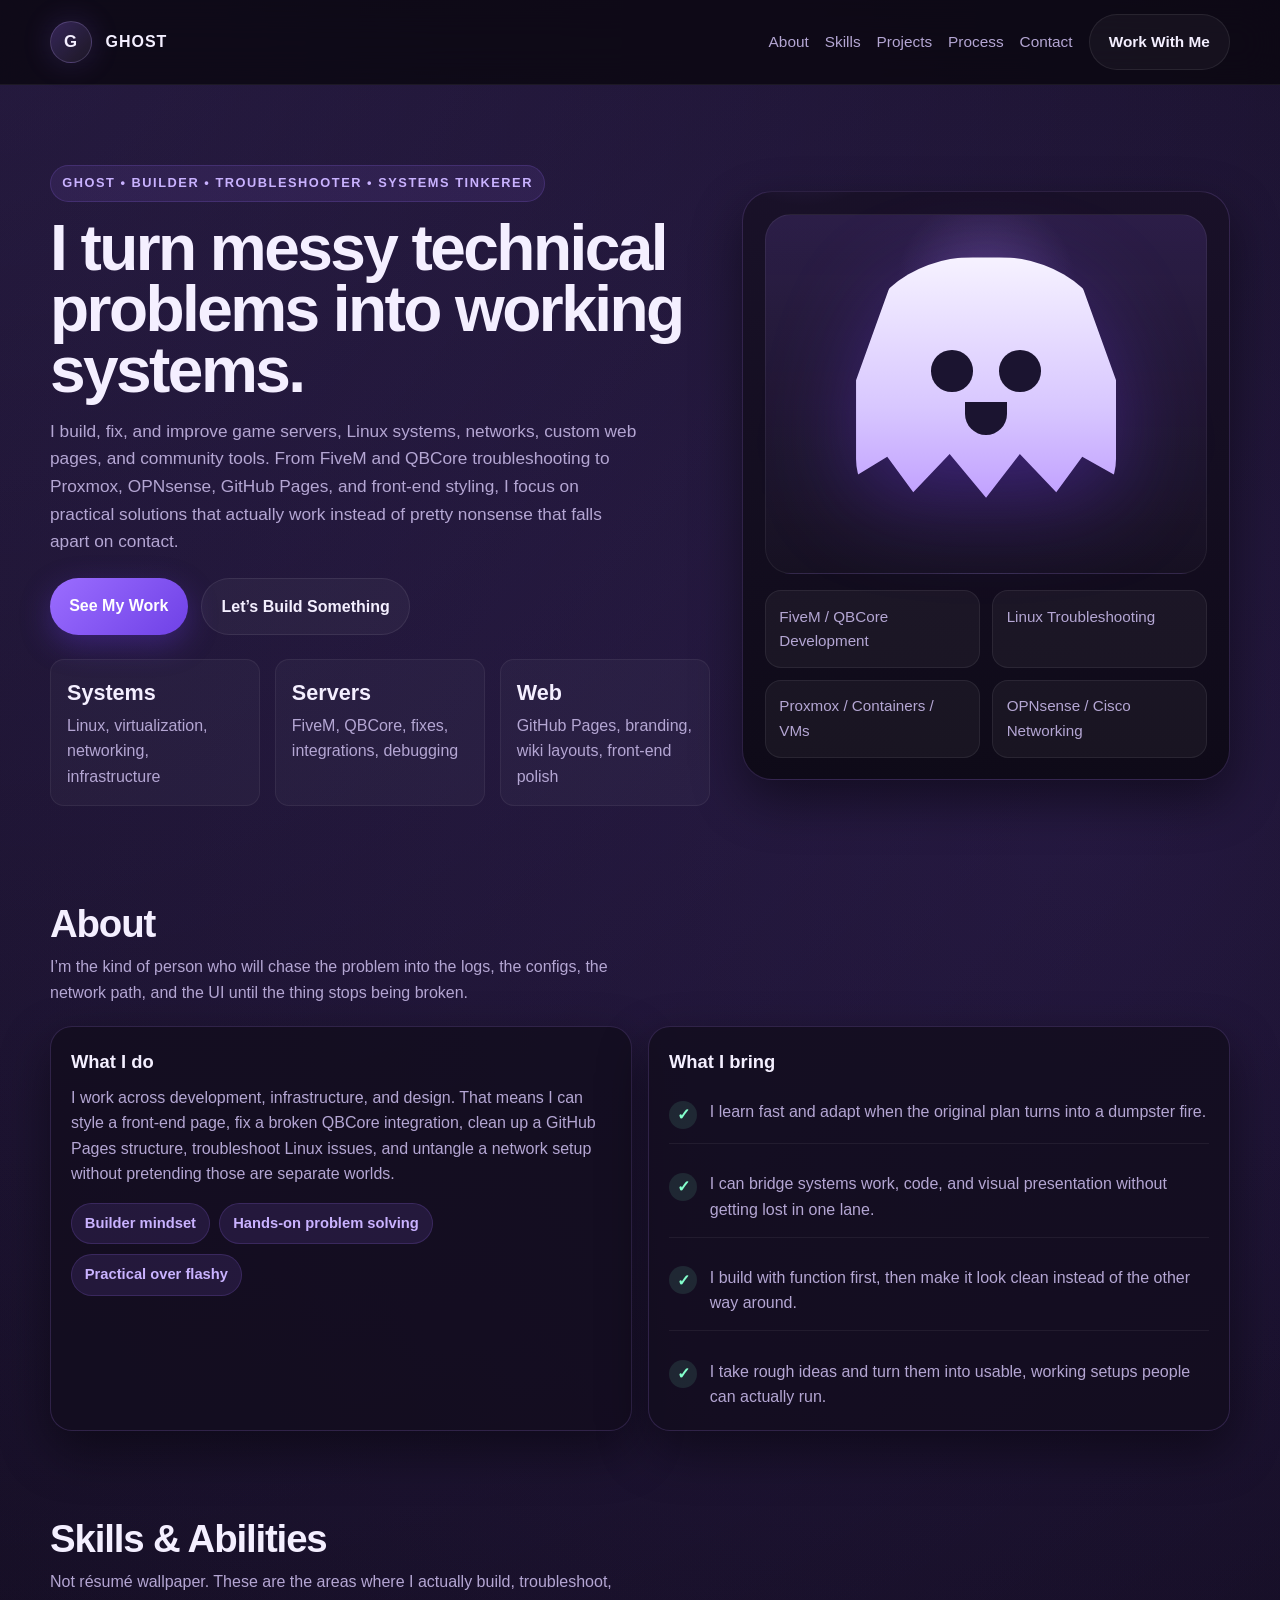
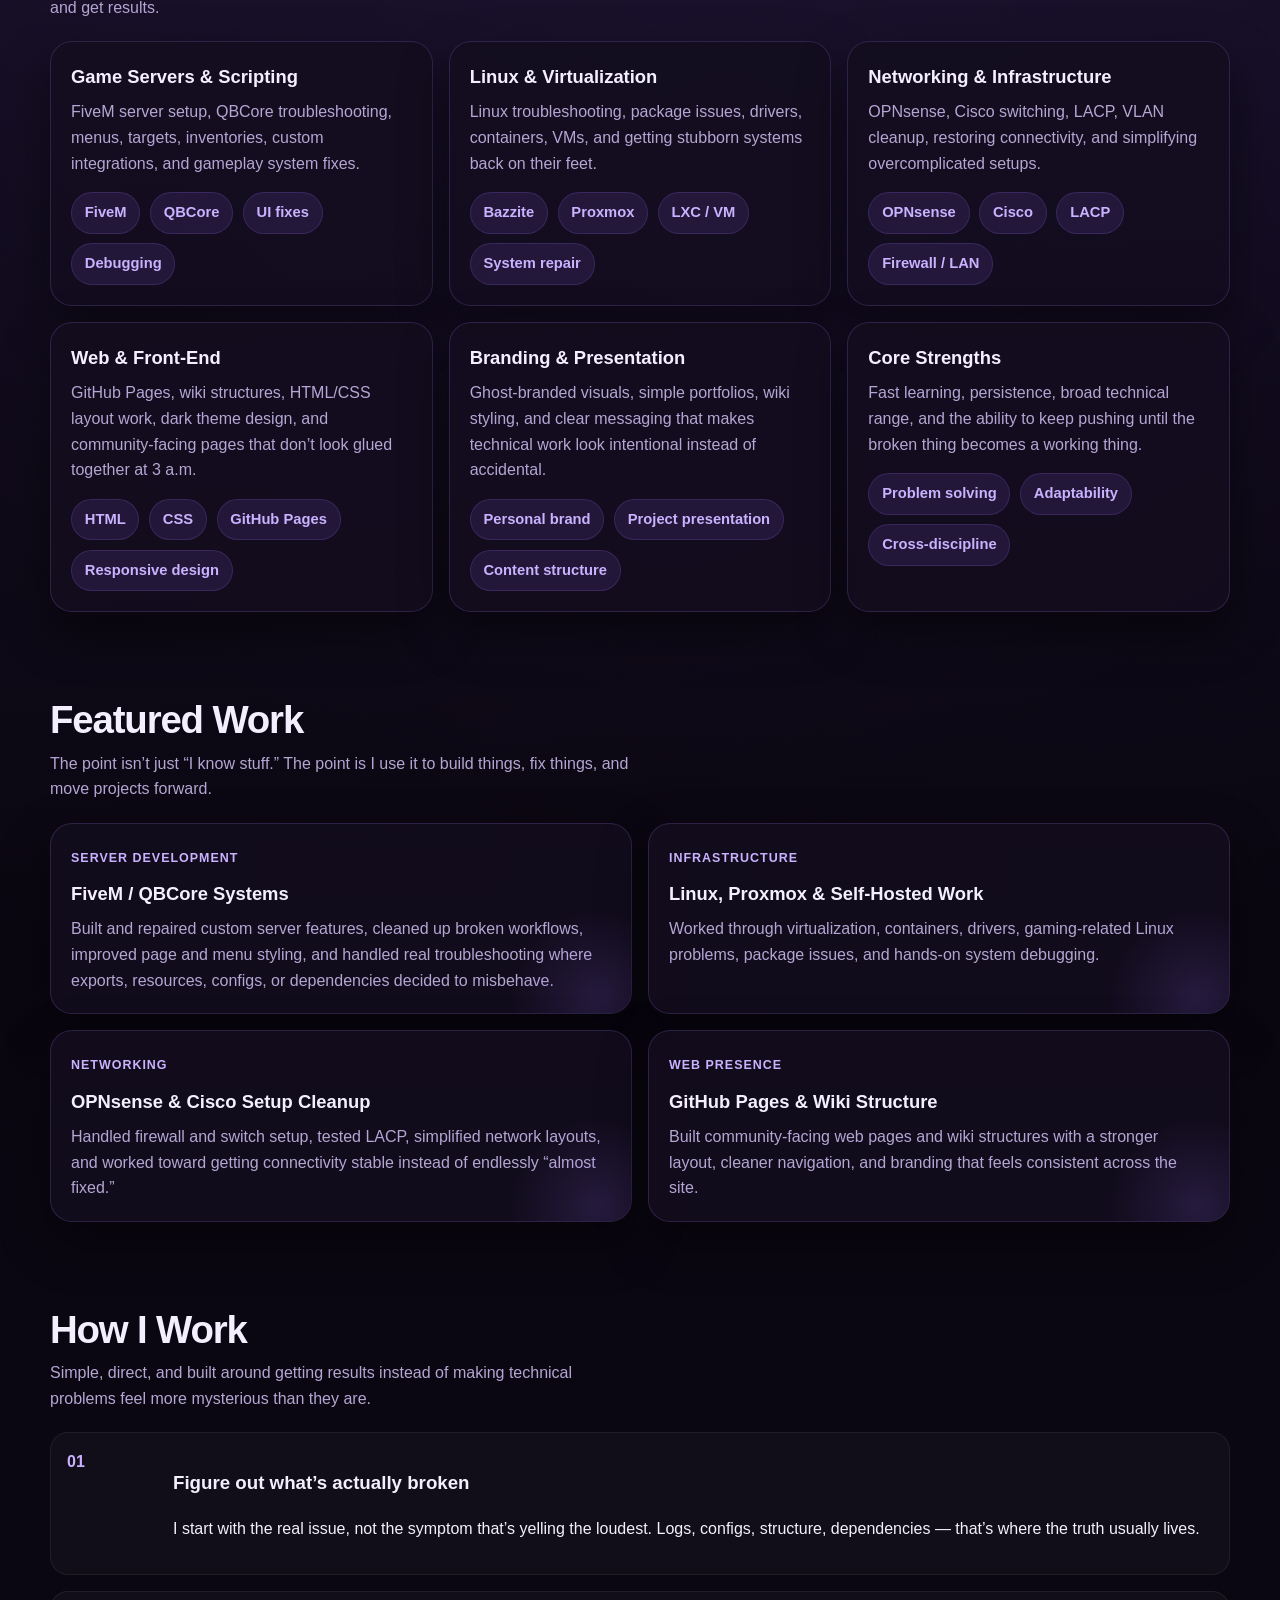
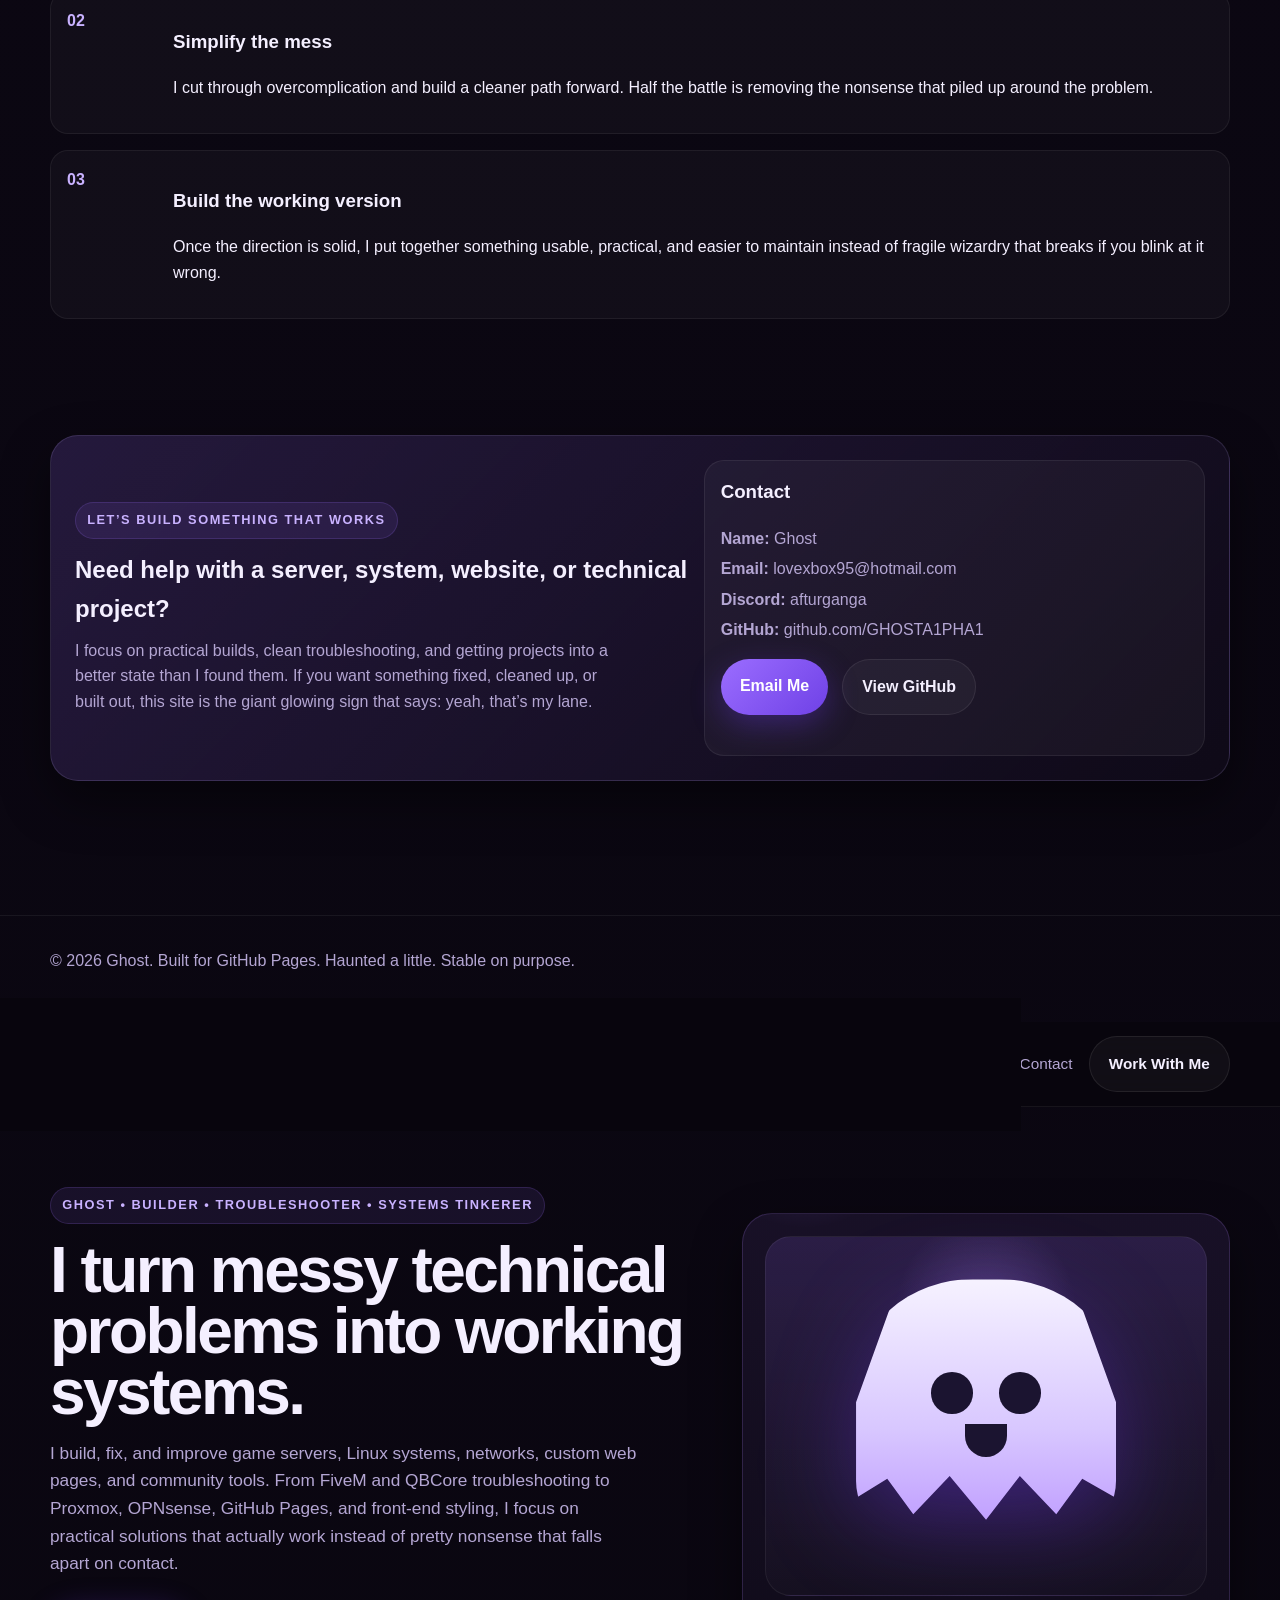
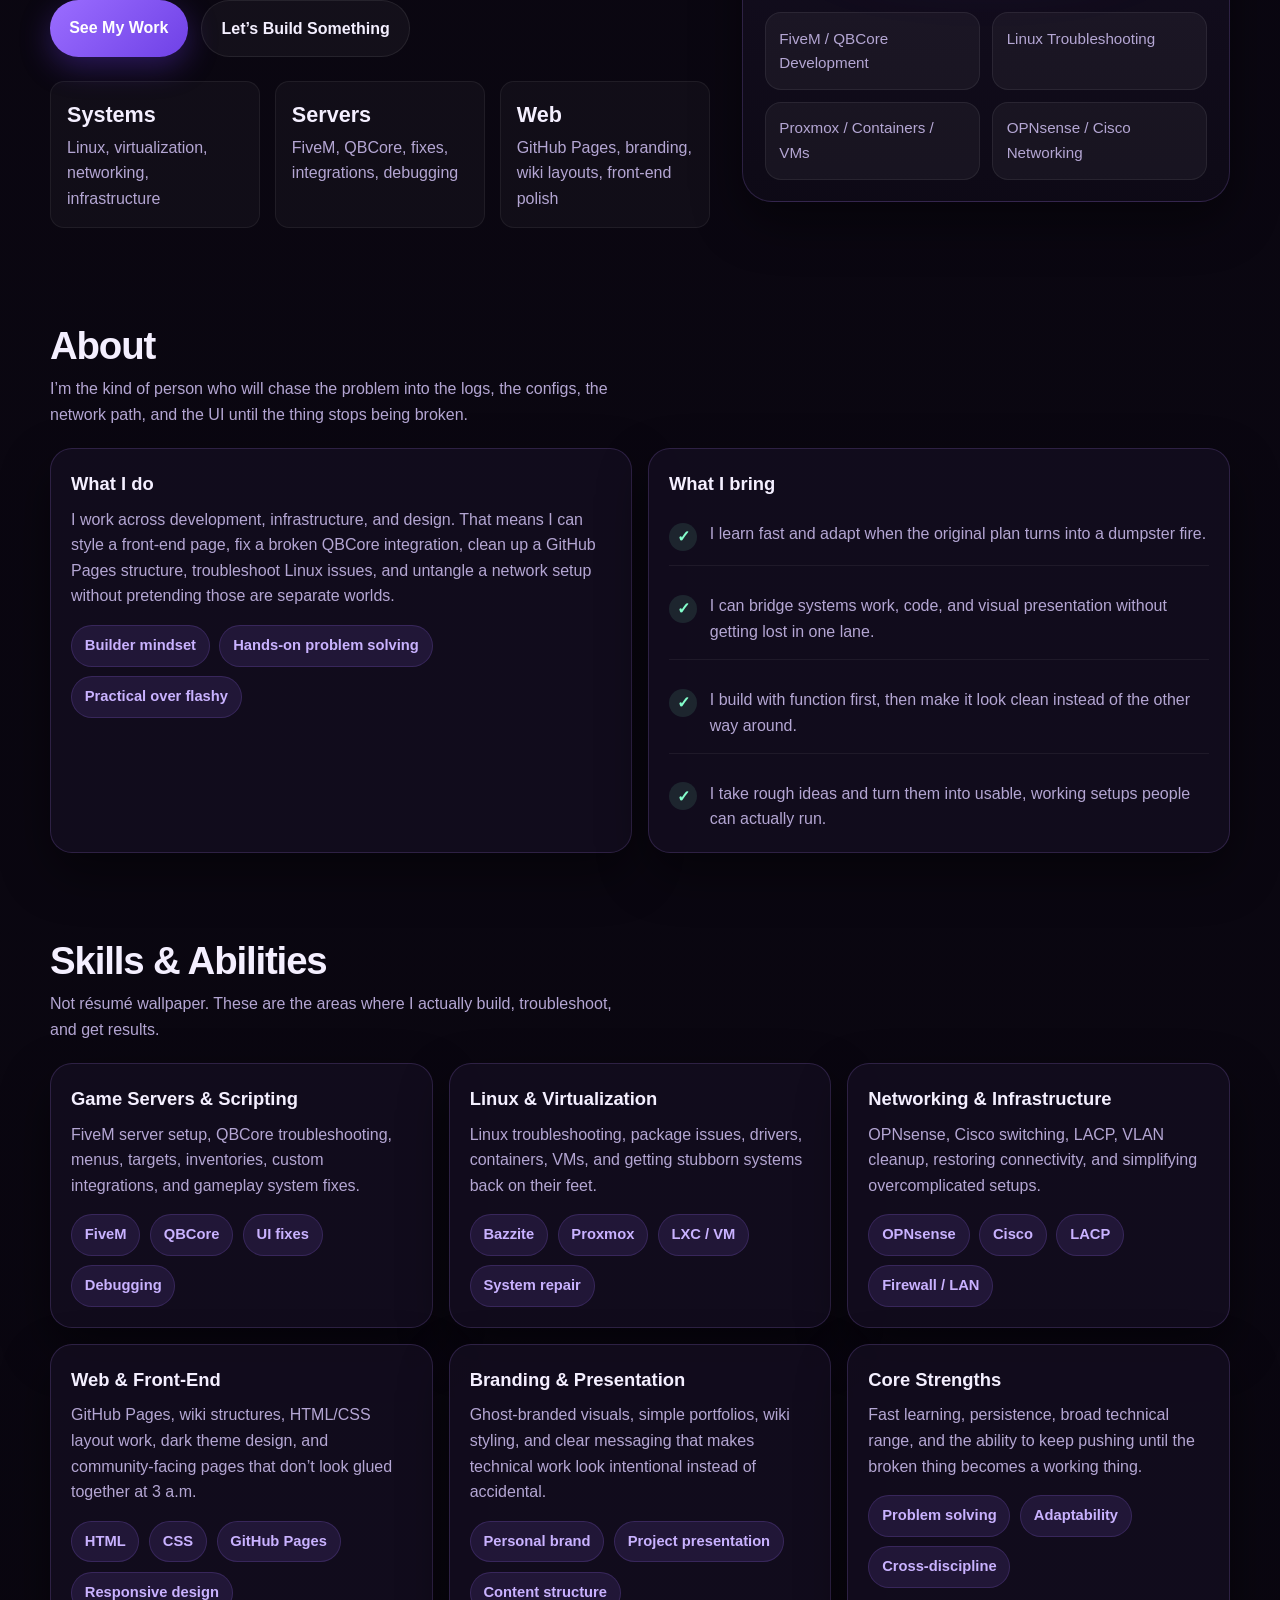
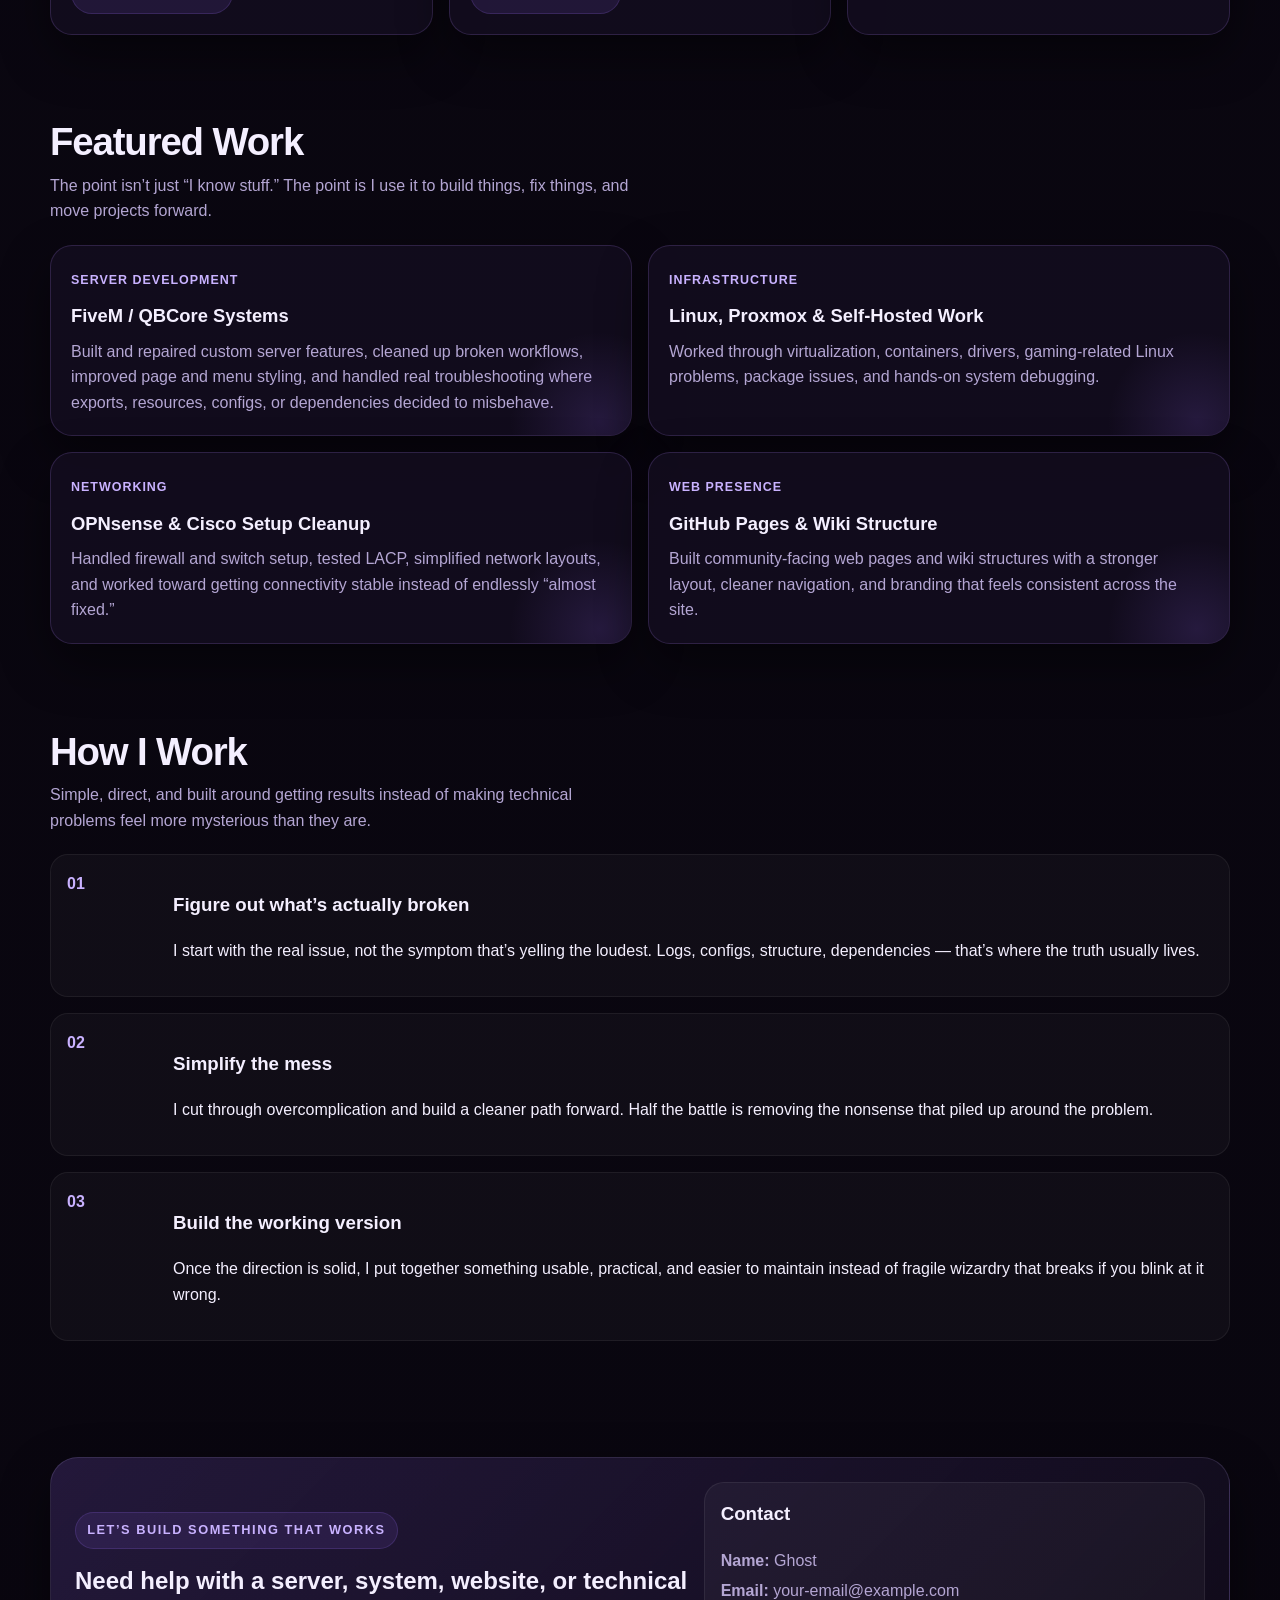
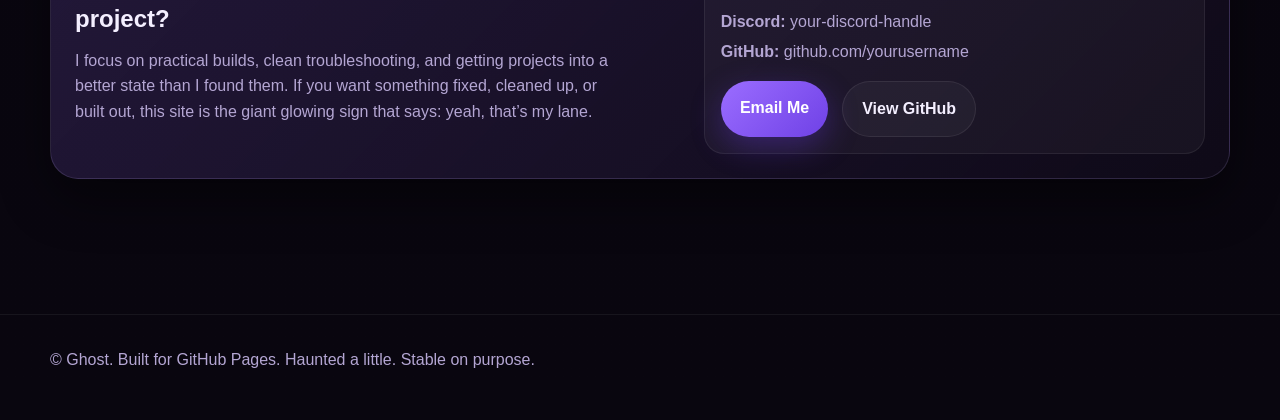
==== index.html @ d5962c12 "Add stylesheet link and update HTML structure" ====
<!DOCTYPE html>
<html lang="en">
<head>
  <meta charset="UTF-8" />
  <meta name="viewport" content="width=device-width, initial-scale=1.0" />
  <title>Ghost | Builder, Troubleshooter, Systems Tinkerer</title>
  <meta name="description" content="Ghost builds, fixes, and improves game servers, Linux systems, networks, and custom web projects." />
  <link rel="stylesheet" href="assets/css/style.css" />
</head>
<body>
  <header class="topbar">
    <div class="container nav">
      <a class="brand" href="#home" aria-label="Ghost home">
        <span class="brand-mark">G</span>
        <span>Ghost</span>
      </a>

      <nav class="nav-links" aria-label="Primary navigation">
        <a href="#about">About</a>
        <a href="#skills">Skills</a>
        <a href="#projects">Projects</a>
        <a href="#process">Process</a>
        <a href="#contact">Contact</a>
        <a class="button secondary" href="#contact">Work With Me</a>
      </nav>
    </div>
  </header>

  <main id="home">
    <section class="hero">
      <div class="container hero-grid">
        <div>
          <span class="eyebrow">Ghost • Builder • Troubleshooter • Systems Tinkerer</span>
          <h1>I turn messy technical problems into working systems.</h1>
          <p>
            I build, fix, and improve game servers, Linux systems, networks, custom web pages, and community tools.
            From FiveM and QBCore troubleshooting to Proxmox, OPNsense, GitHub Pages, and front-end styling,
            I focus on practical solutions that actually work instead of pretty nonsense that falls apart on contact.
          </p>

          <div class="hero-actions">
            <a class="button primary" href="#projects">See My Work</a>
            <a class="button secondary" href="#contact">Let’s Build Something</a>
          </div>

          <div class="stats" aria-label="Highlights">
            <div class="stat">
              <strong>Systems</strong>
              <span class="muted">Linux, virtualization, networking, infrastructure</span>
            </div>
            <div class="stat">
              <strong>Servers</strong>
              <span class="muted">FiveM, QBCore, fixes, integrations, debugging</span>
            </div>
            <div class="stat">
              <strong>Web</strong>
              <span class="muted">GitHub Pages, branding, wiki layouts, front-end polish</span>
            </div>
          </div>
        </div>

        <div class="hero-card">
          <div class="ghost-orb">
            <div class="ghost" aria-hidden="true">
              <div class="ghost-body"></div>
              <div class="ghost-face">
                <div class="eye left"></div>
                <div class="eye right"></div>
                <div class="mouth"></div>
              </div>
            </div>
          </div>

          <div class="badge-stack" aria-label="Core specialties">
            <div class="badge">FiveM / QBCore Development</div>
            <div class="badge">Linux Troubleshooting</div>
            <div class="badge">Proxmox / Containers / VMs</div>
            <div class="badge">OPNsense / Cisco Networking</div>
          </div>
        </div>
      </div>
    </section>

    <section class="section" id="about">
      <div class="container">
        <div class="section-header">
          <div>
            <h2>About</h2>
            <p>I’m the kind of person who will chase the problem into the logs, the configs, the network path, and the UI until the thing stops being broken.</p>
          </div>
        </div>

        <div class="grid two">
          <article class="card">
            <h3>What I do</h3>
            <p>
              I work across development, infrastructure, and design. That means I can style a front-end page,
              fix a broken QBCore integration, clean up a GitHub Pages structure, troubleshoot Linux issues,
              and untangle a network setup without pretending those are separate worlds.
            </p>
            <div class="pill-row">
              <span class="pill">Builder mindset</span>
              <span class="pill">Hands-on problem solving</span>
              <span class="pill">Practical over flashy</span>
            </div>
          </article>

          <article class="card">
            <h3>What I bring</h3>
            <ul class="skill-list">
              <li><span class="check">✓</span><span>I learn fast and adapt when the original plan turns into a dumpster fire.</span></li>
              <li><span class="check">✓</span><span>I can bridge systems work, code, and visual presentation without getting lost in one lane.</span></li>
              <li><span class="check">✓</span><span>I build with function first, then make it look clean instead of the other way around.</span></li>
              <li><span class="check">✓</span><span>I take rough ideas and turn them into usable, working setups people can actually run.</span></li>
            </ul>
          </article>
        </div>
      </div>
    </section>

    <section class="section" id="skills">
      <div class="container">
        <div class="section-header">
          <div>
            <h2>Skills & Abilities</h2>
            <p>Not résumé wallpaper. These are the areas where I actually build, troubleshoot, and get results.</p>
          </div>
        </div>

        <div class="grid three">
          <article class="card">
            <h3>Game Servers & Scripting</h3>
            <p>FiveM server setup, QBCore troubleshooting, menus, targets, inventories, custom integrations, and gameplay system fixes.</p>
            <div class="pill-row">
              <span class="pill">FiveM</span>
              <span class="pill">QBCore</span>
              <span class="pill">UI fixes</span>
              <span class="pill">Debugging</span>
            </div>
          </article>

          <article class="card">
            <h3>Linux & Virtualization</h3>
            <p>Linux troubleshooting, package issues, drivers, containers, VMs, and getting stubborn systems back on their feet.</p>
            <div class="pill-row">
              <span class="pill">Bazzite</span>
              <span class="pill">Proxmox</span>
              <span class="pill">LXC / VM</span>
              <span class="pill">System repair</span>
            </div>
          </article>

          <article class="card">
            <h3>Networking & Infrastructure</h3>
            <p>OPNsense, Cisco switching, LACP, VLAN cleanup, restoring connectivity, and simplifying overcomplicated setups.</p>
            <div class="pill-row">
              <span class="pill">OPNsense</span>
              <span class="pill">Cisco</span>
              <span class="pill">LACP</span>
              <span class="pill">Firewall / LAN</span>
            </div>
          </article>

          <article class="card">
            <h3>Web & Front-End</h3>
            <p>GitHub Pages, wiki structures, HTML/CSS layout work, dark theme design, and community-facing pages that don’t look glued together at 3 a.m.</p>
            <div class="pill-row">
              <span class="pill">HTML</span>
              <span class="pill">CSS</span>
              <span class="pill">GitHub Pages</span>
              <span class="pill">Responsive design</span>
            </div>
          </article>

          <article class="card">
            <h3>Branding & Presentation</h3>
            <p>Ghost-branded visuals, simple portfolios, wiki styling, and clear messaging that makes technical work look intentional instead of accidental.</p>
            <div class="pill-row">
              <span class="pill">Personal brand</span>
              <span class="pill">Project presentation</span>
              <span class="pill">Content structure</span>
            </div>
          </article>

          <article class="card">
            <h3>Core Strengths</h3>
            <p>Fast learning, persistence, broad technical range, and the ability to keep pushing until the broken thing becomes a working thing.</p>
            <div class="pill-row">
              <span class="pill">Problem solving</span>
              <span class="pill">Adaptability</span>
              <span class="pill">Cross-discipline</span>
            </div>
          </article>
        </div>
      </div>
    </section>

    <section class="section" id="projects">
      <div class="container">
        <div class="section-header">
          <div>
            <h2>Featured Work</h2>
            <p>The point isn’t just “I know stuff.” The point is I use it to build things, fix things, and move projects forward.</p>
          </div>
        </div>

        <div class="grid two">
          <article class="card project-card">
            <span class="project-tag">Server Development</span>
            <h3>FiveM / QBCore Systems</h3>
            <p>
              Built and repaired custom server features, cleaned up broken workflows, improved page and menu styling,
              and handled real troubleshooting where exports, resources, configs, or dependencies decided to misbehave.
            </p>
          </article>

          <article class="card project-card">
            <span class="project-tag">Infrastructure</span>
            <h3>Linux, Proxmox & Self-Hosted Work</h3>
            <p>
              Worked through virtualization, containers, drivers, gaming-related Linux problems, package issues, and hands-on system debugging.
            </p>
          </article>

          <article class="card project-card">
            <span class="project-tag">Networking</span>
            <h3>OPNsense & Cisco Setup Cleanup</h3>
            <p>
              Handled firewall and switch setup, tested LACP, simplified network layouts, and worked toward getting connectivity stable instead of endlessly “almost fixed.”
            </p>
          </article>

          <article class="card project-card">
            <span class="project-tag">Web Presence</span>
            <h3>GitHub Pages & Wiki Structure</h3>
            <p>
              Built community-facing web pages and wiki structures with a stronger layout, cleaner navigation, and branding that feels consistent across the site.
            </p>
          </article>
        </div>
      </div>
    </section>

    <section class="section" id="process">
      <div class="container">
        <div class="section-header">
          <div>
            <h2>How I Work</h2>
            <p>Simple, direct, and built around getting results instead of making technical problems feel more mysterious than they are.</p>
          </div>
        </div>

        <div class="timeline">
          <div class="timeline-item">
            <div class="time">01</div>
            <div>
              <h3>Figure out what’s actually broken</h3>
              <p>I start with the real issue, not the symptom that’s yelling the loudest. Logs, configs, structure, dependencies — that’s where the truth usually lives.</p>
            </div>
          </div>

          <div class="timeline-item">
            <div class="time">02</div>
            <div>
              <h3>Simplify the mess</h3>
              <p>I cut through overcomplication and build a cleaner path forward. Half the battle is removing the nonsense that piled up around the problem.</p>
            </div>
          </div>

          <div class="timeline-item">
            <div class="time">03</div>
            <div>
              <h3>Build the working version</h3>
              <p>Once the direction is solid, I put together something usable, practical, and easier to maintain instead of fragile wizardry that breaks if you blink at it wrong.</p>
            </div>
          </div>
        </div>
      </div>
    </section>

    <section class="section" id="contact">
      <div class="container">
        <div class="cta">
          <div class="cta-grid">
            <div>
              <span class="eyebrow">Let’s Build Something That Works</span>
              <h2 class="cta-title">Need help with a server, system, website, or technical project?</h2>
              <p class="muted cta-text">
                I focus on practical builds, clean troubleshooting, and getting projects into a better state than I found them.
                If you want something fixed, cleaned up, or built out, this site is the giant glowing sign that says: yeah, that’s my lane.
              </p>
            </div>

            <aside class="contact-box">
              <h3 class="contact-title">Contact</h3>
              <p><strong>Name:</strong> Ghost</p>
              <p><strong>Email:</strong> lovexbox95@hotmail.com</p>
              <p><strong>Discord:</strong> afturganga</p>
              <p><strong>GitHub:</strong> github.com/GHOSTA1PHA1</p>
              <div class="hero-actions contact-actions">
                <a class="button primary" href="mailto:lovexbox95@hotmail.com">Email Me</a>
                <a class="button secondary" href="https://github.com/GHOSTA1PHA1" target="_blank" rel="noopener">View GitHub</a>
              </div>
            </aside>
          </div>
        </div>
      </div>
    </section>
  </main>

  <footer>
    <div class="container">
      <p>© <span id="year"></span> Ghost. Built for GitHub Pages. Haunted a little. Stable on purpose.</p>
    </div>
  </footer>
  <script src="assets/js/main.js"></script>
</body>
</html>
<!DOCTYPE html>
<html lang="en">
<head>
  <meta charset="UTF-8" />
  <meta name="viewport" content="width=device-width, initial-scale=1.0" />
  <title>Ghost | Builder, Troubleshooter, Systems Tinkerer</title>
  <meta name="description" content="Ghost builds, fixes, and improves game servers, Linux systems, networks, and custom web projects." />
  <style>
    :root {
      --bg: #0a0711;
      --bg-soft: #130d1f;
      --panel: rgba(19, 13, 31, 0.86);
      --panel-2: rgba(27, 18, 44, 0.88);
      --line: rgba(176, 132, 255, 0.18);
      --text: #f4efff;
      --muted: #b4a6d3;
      --accent: #9b6dff;
      --accent-2: #c9b2ff;
      --success: #84ffcc;
      --shadow: 0 20px 50px rgba(0, 0, 0, 0.45);
      --radius: 22px;
      --radius-sm: 14px;
      --max: 1180px;
    }

    * {
      box-sizing: border-box;
    }

    html {
      scroll-behavior: smooth;
    }

    body {
      margin: 0;
      font-family: Inter, Segoe UI, Roboto, Helvetica, Arial, sans-serif;
      background:
        radial-gradient(circle at top left, rgba(155, 109, 255, 0.18), transparent 30%),
        radial-gradient(circle at 85% 10%, rgba(88, 56, 160, 0.22), transparent 22%),
        linear-gradient(180deg, #07050d 0%, #0b0712 35%, #09060f 100%);
      color: var(--text);
      line-height: 1.6;
      min-height: 100vh;
    }

    a {
      color: inherit;
      text-decoration: none;
    }

    img {
      max-width: 100%;
      display: block;
    }

    .container {
      width: min(var(--max), calc(100% - 2rem));
      margin: 0 auto;
    }

    .topbar {
      position: sticky;
      top: 0;
      z-index: 50;
      backdrop-filter: blur(18px);
      background: rgba(8, 6, 13, 0.75);
      border-bottom: 1px solid rgba(255, 255, 255, 0.06);
    }

    .nav {
      display: flex;
      align-items: center;
      justify-content: space-between;
      gap: 1rem;
      padding: 0.9rem 0;
    }

    .brand {
      display: flex;
      align-items: center;
      gap: 0.85rem;
      font-weight: 800;
      letter-spacing: 0.06em;
      text-transform: uppercase;
    }

    .brand-mark {
      width: 42px;
      height: 42px;
      border-radius: 50%;
      display: grid;
      place-items: center;
      font-size: 1.05rem;
      background: linear-gradient(135deg, rgba(155, 109, 255, 0.28), rgba(255,255,255,0.06));
      border: 1px solid rgba(201, 178, 255, 0.22);
      box-shadow: 0 0 30px rgba(155, 109, 255, 0.18);
    }

    .nav-links {
      display: flex;
      align-items: center;
      gap: 1rem;
      flex-wrap: wrap;
    }

    .nav-links a {
      color: var(--muted);
      font-size: 0.96rem;
      transition: 0.2s ease;
    }

    .nav-links a:hover,
    .nav-links a:focus {
      color: var(--text);
    }

    .button,
    button {
      border: 0;
      cursor: pointer;
      border-radius: 999px;
      padding: 0.9rem 1.2rem;
      font-weight: 700;
      transition: 0.22s ease;
    }

    .button.primary {
      background: linear-gradient(135deg, var(--accent), #6f41e6);
      color: white;
      box-shadow: 0 10px 30px rgba(104, 56, 224, 0.35);
    }

    .button.primary:hover {
      transform: translateY(-2px);
      box-shadow: 0 14px 36px rgba(104, 56, 224, 0.45);
    }

    .button.secondary {
      background: rgba(255,255,255,0.04);
      color: var(--text);
      border: 1px solid rgba(255,255,255,0.08);
    }

    .button.secondary:hover {
      background: rgba(255,255,255,0.08);
      transform: translateY(-2px);
    }

    .hero {
      padding: 5rem 0 3rem;
    }

    .hero-grid {
      display: grid;
      grid-template-columns: 1.15fr 0.85fr;
      gap: 2rem;
      align-items: center;
    }

    .eyebrow {
      display: inline-flex;
      align-items: center;
      gap: 0.5rem;
      color: var(--accent-2);
      font-weight: 700;
      text-transform: uppercase;
      letter-spacing: 0.12em;
      font-size: 0.8rem;
      padding: 0.45rem 0.7rem;
      border-radius: 999px;
      background: rgba(155, 109, 255, 0.1);
      border: 1px solid rgba(155, 109, 255, 0.18);
    }

    h1 {
      font-size: clamp(2.4rem, 5vw, 5rem);
      line-height: 0.95;
      margin: 1rem 0;
      letter-spacing: -0.04em;
    }

    .hero p {
      color: var(--muted);
      font-size: 1.08rem;
      max-width: 62ch;
      margin-bottom: 1.4rem;
    }

    .hero-actions {
      display: flex;
      gap: 0.85rem;
      flex-wrap: wrap;
      margin-bottom: 1.5rem;
    }

    .stats {
      display: grid;
      grid-template-columns: repeat(3, 1fr);
      gap: 0.9rem;
      margin-top: 1.2rem;
    }

    .stat {
      padding: 1rem;
      background: rgba(255,255,255,0.03);
      border: 1px solid rgba(255,255,255,0.06);
      border-radius: var(--radius-sm);
    }

    .stat strong {
      display: block;
      font-size: 1.35rem;
      margin-bottom: 0.15rem;
    }

    .hero-card {
      position: relative;
      background: linear-gradient(180deg, rgba(25, 17, 40, 0.96), rgba(14, 10, 23, 0.96));
      border: 1px solid var(--line);
      border-radius: 30px;
      padding: 1.35rem;
      box-shadow: var(--shadow);
      overflow: hidden;
    }

    .hero-card::before {
      content: "";
      position: absolute;
      inset: -35% auto auto -10%;
      width: 220px;
      height: 220px;
      border-radius: 50%;
      background: radial-gradient(circle, rgba(155,109,255,0.24), transparent 70%);
      pointer-events: none;
    }

    .ghost-orb {
      border-radius: 26px;
      min-height: 360px;
      background:
        radial-gradient(circle at 50% 35%, rgba(255,255,255,0.12), transparent 16%),
        radial-gradient(circle at 50% 20%, rgba(185,145,255,0.25), transparent 25%),
        linear-gradient(180deg, rgba(155,109,255,0.15), rgba(255,255,255,0.02));
      border: 1px solid rgba(255,255,255,0.06);
      display: grid;
      place-items: center;
      padding: 1rem;
      text-align: center;
    }

    .ghost {
      width: min(260px, 78%);
      aspect-ratio: 1 / 1.05;
      position: relative;
      filter: drop-shadow(0 25px 45px rgba(107, 56, 224, 0.4));
      animation: floaty 4.2s ease-in-out infinite;
    }

    .ghost-body {
      position: absolute;
      inset: 0;
      background: linear-gradient(180deg, #f6f2ff 0%, #d8c7ff 55%, #b993ff 100%);
      border-radius: 45% 45% 34% 34% / 38% 38% 26% 26%;
      clip-path: polygon(17% 0%, 83% 0%, 100% 45%, 100% 80%, 87% 73%, 77% 86%, 63% 72%, 50% 88%, 36% 72%, 22% 86%, 12% 73%, 0% 80%, 0% 45%);
    }

    .ghost-face {
      position: absolute;
      inset: 0;
    }

    .eye {
      position: absolute;
      width: 16%;
      aspect-ratio: 1;
      border-radius: 50%;
      background: #1b1430;
      top: 34%;
    }

    .eye.left { left: 29%; }
    .eye.right { right: 29%; }

    .mouth {
      position: absolute;
      width: 16%;
      height: 12%;
      left: 42%;
      top: 53%;
      border-radius: 0 0 50px 50px;
      background: #1b1430;
    }

    .badge-stack {
      display: grid;
      grid-template-columns: repeat(2, 1fr);
      gap: 0.75rem;
      margin-top: 1rem;
    }

    .badge {
      padding: 0.85rem;
      border-radius: 16px;
      background: rgba(255,255,255,0.045);
      border: 1px solid rgba(255,255,255,0.07);
      color: var(--muted);
      font-size: 0.95rem;
    }

    .section {
      padding: 2.4rem 0;
    }

    .section-header {
      display: flex;
      justify-content: space-between;
      align-items: end;
      gap: 1rem;
      margin-bottom: 1.3rem;
      flex-wrap: wrap;
    }

    .section-header h2 {
      font-size: clamp(1.6rem, 3vw, 2.6rem);
      margin: 0;
      letter-spacing: -0.03em;
    }

    .section-header p {
      margin: 0;
      color: var(--muted);
      max-width: 65ch;
    }

    .grid {
      display: grid;
      gap: 1rem;
    }

    .grid.two {
      grid-template-columns: repeat(2, 1fr);
    }

    .grid.three {
      grid-template-columns: repeat(3, 1fr);
    }

    .card {
      background: var(--panel);
      border: 1px solid var(--line);
      border-radius: var(--radius);
      padding: 1.25rem;
      box-shadow: var(--shadow);
    }

    .card h3 {
      margin-top: 0;
      margin-bottom: 0.5rem;
      font-size: 1.15rem;
    }

    .card p {
      color: var(--muted);
      margin: 0;
    }

    .pill-row {
      display: flex;
      flex-wrap: wrap;
      gap: 0.6rem;
      margin-top: 1rem;
    }

    .pill {
      padding: 0.5rem 0.8rem;
      border-radius: 999px;
      background: rgba(155, 109, 255, 0.12);
      border: 1px solid rgba(155, 109, 255, 0.18);
      color: var(--accent-2);
      font-size: 0.92rem;
      font-weight: 600;
    }

    .skill-list {
      list-style: none;
      padding: 0;
      margin: 0;
      display: grid;
      gap: 0.8rem;
    }

    .skill-list li {
      display: flex;
      align-items: start;
      gap: 0.8rem;
      color: var(--muted);
      padding: 0.9rem 0;
      border-bottom: 1px solid rgba(255,255,255,0.06);
    }

    .skill-list li:last-child {
      border-bottom: 0;
      padding-bottom: 0;
    }

    .check {
      width: 28px;
      height: 28px;
      display: grid;
      place-items: center;
      border-radius: 50%;
      background: rgba(132,255,204,0.11);
      color: var(--success);
      font-weight: 900;
      flex: none;
      margin-top: 0.1rem;
    }

    .project-card {
      position: relative;
      overflow: hidden;
    }

    .project-card::after {
      content: "";
      position: absolute;
      inset: auto -10% -40% auto;
      width: 180px;
      height: 180px;
      border-radius: 50%;
      background: radial-gradient(circle, rgba(155,109,255,0.15), transparent 70%);
      pointer-events: none;
    }

    .project-tag {
      display: inline-block;
      font-size: 0.78rem;
      font-weight: 700;
      text-transform: uppercase;
      letter-spacing: 0.08em;
      color: var(--accent-2);
      margin-bottom: 0.65rem;
    }

    .timeline {
      display: grid;
      gap: 1rem;
    }

    .timeline-item {
      display: grid;
      grid-template-columns: 90px 1fr;
      gap: 1rem;
      padding: 1rem;
      border-radius: 18px;
      background: rgba(255,255,255,0.03);
      border: 1px solid rgba(255,255,255,0.06);
    }

    .timeline-item .time {
      color: var(--accent-2);
      font-weight: 700;
    }

    .cta {
      margin: 2.5rem 0 4rem;
      background: linear-gradient(135deg, rgba(155,109,255,0.18), rgba(15,10,24,0.98));
      border: 1px solid rgba(201,178,255,0.15);
      border-radius: 28px;
      padding: 1.5rem;
      box-shadow: var(--shadow);
    }

    .cta-grid {
      display: grid;
      grid-template-columns: 1.1fr 0.9fr;
      gap: 1rem;
      align-items: center;
    }

    .contact-box {
      background: rgba(255,255,255,0.04);
      border: 1px solid rgba(255,255,255,0.07);
      border-radius: 20px;
      padding: 1rem;
    }

    .contact-box p {
      margin: 0.3rem 0;
      color: var(--muted);
    }

    footer {
      padding: 1rem 0 2rem;
      color: var(--muted);
      border-top: 1px solid rgba(255,255,255,0.06);
      margin-top: 2rem;
    }

    .muted {
      color: var(--muted);
    }

    @keyframes floaty {
      0%, 100% { transform: translateY(0px); }
      50% { transform: translateY(-10px); }
    }

    @media (max-width: 960px) {
      .hero-grid,
      .cta-grid,
      .grid.three,
      .grid.two {
        grid-template-columns: 1fr;
      }

      .stats {
        grid-template-columns: 1fr;
      }

      .timeline-item {
        grid-template-columns: 1fr;
      }

      .nav {
        align-items: flex-start;
        flex-direction: column;
      }
    }

    @media (max-width: 640px) {
      .hero {
        padding-top: 3.5rem;
      }

      h1 {
        font-size: 2.45rem;
      }

      .container {
        width: min(var(--max), calc(100% - 1rem));
      }

      .nav-links {
        gap: 0.7rem;
      }
    }
  </style>
</head>
<body>
  <header class="topbar">
    <div class="container nav">
      <a class="brand" href="#home" aria-label="Ghost home">
        <span class="brand-mark">G</span>
        <span>Ghost</span>
      </a>

      <nav class="nav-links" aria-label="Primary navigation">
        <a href="#about">About</a>
        <a href="#skills">Skills</a>
        <a href="#projects">Projects</a>
        <a href="#process">Process</a>
        <a href="#contact">Contact</a>
        <a class="button secondary" href="#contact">Work With Me</a>
      </nav>
    </div>
  </header>

  <main id="home">
    <section class="hero">
      <div class="container hero-grid">
        <div>
          <span class="eyebrow">Ghost • Builder • Troubleshooter • Systems Tinkerer</span>
          <h1>I turn messy technical problems into working systems.</h1>
          <p>
            I build, fix, and improve game servers, Linux systems, networks, custom web pages, and community tools.
            From FiveM and QBCore troubleshooting to Proxmox, OPNsense, GitHub Pages, and front-end styling,
            I focus on practical solutions that actually work instead of pretty nonsense that falls apart on contact.
          </p>

          <div class="hero-actions">
            <a class="button primary" href="#projects">See My Work</a>
            <a class="button secondary" href="#contact">Let’s Build Something</a>
          </div>

          <div class="stats" aria-label="Highlights">
            <div class="stat">
              <strong>Systems</strong>
              <span class="muted">Linux, virtualization, networking, infrastructure</span>
            </div>
            <div class="stat">
              <strong>Servers</strong>
              <span class="muted">FiveM, QBCore, fixes, integrations, debugging</span>
            </div>
            <div class="stat">
              <strong>Web</strong>
              <span class="muted">GitHub Pages, branding, wiki layouts, front-end polish</span>
            </div>
          </div>
        </div>

        <div class="hero-card">
          <div class="ghost-orb">
            <div class="ghost" aria-hidden="true">
              <div class="ghost-body"></div>
              <div class="ghost-face">
                <div class="eye left"></div>
                <div class="eye right"></div>
                <div class="mouth"></div>
              </div>
            </div>
          </div>

          <div class="badge-stack" aria-label="Core specialties">
            <div class="badge">FiveM / QBCore Development</div>
            <div class="badge">Linux Troubleshooting</div>
            <div class="badge">Proxmox / Containers / VMs</div>
            <div class="badge">OPNsense / Cisco Networking</div>
          </div>
        </div>
      </div>
    </section>

    <section class="section" id="about">
      <div class="container">
        <div class="section-header">
          <div>
            <h2>About</h2>
            <p>I’m the kind of person who will chase the problem into the logs, the configs, the network path, and the UI until the thing stops being broken.</p>
          </div>
        </div>

        <div class="grid two">
          <article class="card">
            <h3>What I do</h3>
            <p>
              I work across development, infrastructure, and design. That means I can style a front-end page,
              fix a broken QBCore integration, clean up a GitHub Pages structure, troubleshoot Linux issues,
              and untangle a network setup without pretending those are separate worlds.
            </p>
            <div class="pill-row">
              <span class="pill">Builder mindset</span>
              <span class="pill">Hands-on problem solving</span>
              <span class="pill">Practical over flashy</span>
            </div>
          </article>

          <article class="card">
            <h3>What I bring</h3>
            <ul class="skill-list">
              <li><span class="check">✓</span><span>I learn fast and adapt when the original plan turns into a dumpster fire.</span></li>
              <li><span class="check">✓</span><span>I can bridge systems work, code, and visual presentation without getting lost in one lane.</span></li>
              <li><span class="check">✓</span><span>I build with function first, then make it look clean instead of the other way around.</span></li>
              <li><span class="check">✓</span><span>I take rough ideas and turn them into usable, working setups people can actually run.</span></li>
            </ul>
          </article>
        </div>
      </div>
    </section>

    <section class="section" id="skills">
      <div class="container">
        <div class="section-header">
          <div>
            <h2>Skills & Abilities</h2>
            <p>Not résumé wallpaper. These are the areas where I actually build, troubleshoot, and get results.</p>
          </div>
        </div>

        <div class="grid three">
          <article class="card">
            <h3>Game Servers & Scripting</h3>
            <p>FiveM server setup, QBCore troubleshooting, menus, targets, inventories, custom integrations, and gameplay system fixes.</p>
            <div class="pill-row">
              <span class="pill">FiveM</span>
              <span class="pill">QBCore</span>
              <span class="pill">UI fixes</span>
              <span class="pill">Debugging</span>
            </div>
          </article>

          <article class="card">
            <h3>Linux & Virtualization</h3>
            <p>Linux troubleshooting, package issues, drivers, containers, VMs, and getting stubborn systems back on their feet.</p>
            <div class="pill-row">
              <span class="pill">Bazzite</span>
              <span class="pill">Proxmox</span>
              <span class="pill">LXC / VM</span>
              <span class="pill">System repair</span>
            </div>
          </article>

          <article class="card">
            <h3>Networking & Infrastructure</h3>
            <p>OPNsense, Cisco switching, LACP, VLAN cleanup, restoring connectivity, and simplifying overcomplicated setups.</p>
            <div class="pill-row">
              <span class="pill">OPNsense</span>
              <span class="pill">Cisco</span>
              <span class="pill">LACP</span>
              <span class="pill">Firewall / LAN</span>
            </div>
          </article>

          <article class="card">
            <h3>Web & Front-End</h3>
            <p>GitHub Pages, wiki structures, HTML/CSS layout work, dark theme design, and community-facing pages that don’t look glued together at 3 a.m.</p>
            <div class="pill-row">
              <span class="pill">HTML</span>
              <span class="pill">CSS</span>
              <span class="pill">GitHub Pages</span>
              <span class="pill">Responsive design</span>
            </div>
          </article>

          <article class="card">
            <h3>Branding & Presentation</h3>
            <p>Ghost-branded visuals, simple portfolios, wiki styling, and clear messaging that makes technical work look intentional instead of accidental.</p>
            <div class="pill-row">
              <span class="pill">Personal brand</span>
              <span class="pill">Project presentation</span>
              <span class="pill">Content structure</span>
            </div>
          </article>

          <article class="card">
            <h3>Core Strengths</h3>
            <p>Fast learning, persistence, broad technical range, and the ability to keep pushing until the broken thing becomes a working thing.</p>
            <div class="pill-row">
              <span class="pill">Problem solving</span>
              <span class="pill">Adaptability</span>
              <span class="pill">Cross-discipline</span>
            </div>
          </article>
        </div>
      </div>
    </section>

    <section class="section" id="projects">
      <div class="container">
        <div class="section-header">
          <div>
            <h2>Featured Work</h2>
            <p>The point isn’t just “I know stuff.” The point is I use it to build things, fix things, and move projects forward.</p>
          </div>
        </div>

        <div class="grid two">
          <article class="card project-card">
            <span class="project-tag">Server Development</span>
            <h3>FiveM / QBCore Systems</h3>
            <p>
              Built and repaired custom server features, cleaned up broken workflows, improved page and menu styling,
              and handled real troubleshooting where exports, resources, configs, or dependencies decided to misbehave.
            </p>
          </article>

          <article class="card project-card">
            <span class="project-tag">Infrastructure</span>
            <h3>Linux, Proxmox & Self-Hosted Work</h3>
            <p>
              Worked through virtualization, containers, drivers, gaming-related Linux problems, package issues, and hands-on system debugging.
            </p>
          </article>

          <article class="card project-card">
            <span class="project-tag">Networking</span>
            <h3>OPNsense & Cisco Setup Cleanup</h3>
            <p>
              Handled firewall and switch setup, tested LACP, simplified network layouts, and worked toward getting connectivity stable instead of endlessly “almost fixed.”
            </p>
          </article>

          <article class="card project-card">
            <span class="project-tag">Web Presence</span>
            <h3>GitHub Pages & Wiki Structure</h3>
            <p>
              Built community-facing web pages and wiki structures with a stronger layout, cleaner navigation, and branding that feels consistent across the site.
            </p>
          </article>
        </div>
      </div>
    </section>

    <section class="section" id="process">
      <div class="container">
        <div class="section-header">
          <div>
            <h2>How I Work</h2>
            <p>Simple, direct, and built around getting results instead of making technical problems feel more mysterious than they are.</p>
          </div>
        </div>

        <div class="timeline">
          <div class="timeline-item">
            <div class="time">01</div>
            <div>
              <h3>Figure out what’s actually broken</h3>
              <p>I start with the real issue, not the symptom that’s yelling the loudest. Logs, configs, structure, dependencies — that’s where the truth usually lives.</p>
            </div>
          </div>

          <div class="timeline-item">
            <div class="time">02</div>
            <div>
              <h3>Simplify the mess</h3>
              <p>I cut through overcomplication and build a cleaner path forward. Half the battle is removing the nonsense that piled up around the problem.</p>
            </div>
          </div>

          <div class="timeline-item">
            <div class="time">03</div>
            <div>
              <h3>Build the working version</h3>
              <p>Once the direction is solid, I put together something usable, practical, and easier to maintain instead of fragile wizardry that breaks if you blink at it wrong.</p>
            </div>
          </div>
        </div>
      </div>
    </section>

    <section class="section" id="contact">
      <div class="container">
        <div class="cta">
          <div class="cta-grid">
            <div>
              <span class="eyebrow">Let’s Build Something That Works</span>
              <h2 style="margin: 0.8rem 0 0.6rem;">Need help with a server, system, website, or technical project?</h2>
              <p class="muted" style="margin: 0; max-width: 62ch;">
                I focus on practical builds, clean troubleshooting, and getting projects into a better state than I found them.
                If you want something fixed, cleaned up, or built out, this site is the giant glowing sign that says: yeah, that’s my lane.
              </p>
            </div>

            <aside class="contact-box">
              <h3 style="margin-top: 0;">Contact</h3>
              <p><strong>Name:</strong> Ghost</p>
              <p><strong>Email:</strong> your-email@example.com</p>
              <p><strong>Discord:</strong> your-discord-handle</p>
              <p><strong>GitHub:</strong> github.com/yourusername</p>
              <div class="hero-actions" style="margin-top: 1rem; margin-bottom: 0;">
                <a class="button primary" href="mailto:your-email@example.com">Email Me</a>
                <a class="button secondary" href="https://github.com/yourusername" target="_blank" rel="noopener">View GitHub</a>
              </div>
            </aside>
          </div>
        </div>
      </div>
    </section>
  </main>

  <footer>
    <div class="container">
      <p>© <span id="year"></span> Ghost. Built for GitHub Pages. Haunted a little. Stable on purpose.</p>
    </div>
  </footer>

  <script>
    document.getElementById('year').textContent = new Date().getFullYear();
  </script>
</body>
</html>
---- assets/css/style.css ----
:root {
      --bg: #0a0711;
      --bg-soft: #130d1f;
      --panel: rgba(19, 13, 31, 0.86);
      --panel-2: rgba(27, 18, 44, 0.88);
      --line: rgba(176, 132, 255, 0.18);
      --text: #f4efff;
      --muted: #b4a6d3;
      --accent: #9b6dff;
      --accent-2: #c9b2ff;
      --success: #84ffcc;
      --shadow: 0 20px 50px rgba(0, 0, 0, 0.45);
      --radius: 22px;
      --radius-sm: 14px;
      --max: 1180px;
    }

    * {
      box-sizing: border-box;
    }

    html {
      scroll-behavior: smooth;
    }

    body {
      margin: 0;
      font-family: Inter, Segoe UI, Roboto, Helvetica, Arial, sans-serif;
      background:
        radial-gradient(circle at top left, rgba(155, 109, 255, 0.18), transparent 30%),
        radial-gradient(circle at 85% 10%, rgba(88, 56, 160, 0.22), transparent 22%),
        linear-gradient(180deg, #07050d 0%, #0b0712 35%, #09060f 100%);
      color: var(--text);
      line-height: 1.6;
      min-height: 100vh;
    }

    a {
      color: inherit;
      text-decoration: none;
    }

    img {
      max-width: 100%;
      display: block;
    }

    .container {
      width: min(var(--max), calc(100% - 2rem));
      margin: 0 auto;
    }

    .topbar {
      position: sticky;
      top: 0;
      z-index: 50;
      backdrop-filter: blur(18px);
      background: rgba(8, 6, 13, 0.75);
      border-bottom: 1px solid rgba(255, 255, 255, 0.06);
    }

    .nav {
      display: flex;
      align-items: center;
      justify-content: space-between;
      gap: 1rem;
      padding: 0.9rem 0;
    }

    .brand {
      display: flex;
      align-items: center;
      gap: 0.85rem;
      font-weight: 800;
      letter-spacing: 0.06em;
      text-transform: uppercase;
    }

    .brand-mark {
      width: 42px;
      height: 42px;
      border-radius: 50%;
      display: grid;
      place-items: center;
      font-size: 1.05rem;
      background: linear-gradient(135deg, rgba(155, 109, 255, 0.28), rgba(255,255,255,0.06));
      border: 1px solid rgba(201, 178, 255, 0.22);
      box-shadow: 0 0 30px rgba(155, 109, 255, 0.18);
    }

    .nav-links {
      display: flex;
      align-items: center;
      gap: 1rem;
      flex-wrap: wrap;
    }

    .nav-links a {
      color: var(--muted);
      font-size: 0.96rem;
      transition: 0.2s ease;
    }

    .nav-links a:hover,
    .nav-links a:focus {
      color: var(--text);
    }

    .button,
    button {
      border: 0;
      cursor: pointer;
      border-radius: 999px;
      padding: 0.9rem 1.2rem;
      font-weight: 700;
      transition: 0.22s ease;
    }

    .button.primary {
      background: linear-gradient(135deg, var(--accent), #6f41e6);
      color: white;
      box-shadow: 0 10px 30px rgba(104, 56, 224, 0.35);
    }

    .button.primary:hover {
      transform: translateY(-2px);
      box-shadow: 0 14px 36px rgba(104, 56, 224, 0.45);
    }

    .button.secondary {
      background: rgba(255,255,255,0.04);
      color: var(--text);
      border: 1px solid rgba(255,255,255,0.08);
    }

    .button.secondary:hover {
      background: rgba(255,255,255,0.08);
      transform: translateY(-2px);
    }

    .hero {
      padding: 5rem 0 3rem;
    }

    .hero-grid {
      display: grid;
      grid-template-columns: 1.15fr 0.85fr;
      gap: 2rem;
      align-items: center;
    }

    .eyebrow {
      display: inline-flex;
      align-items: center;
      gap: 0.5rem;
      color: var(--accent-2);
      font-weight: 700;
      text-transform: uppercase;
      letter-spacing: 0.12em;
      font-size: 0.8rem;
      padding: 0.45rem 0.7rem;
      border-radius: 999px;
      background: rgba(155, 109, 255, 0.1);
      border: 1px solid rgba(155, 109, 255, 0.18);
    }

    h1 {
      font-size: clamp(2.4rem, 5vw, 5rem);
      line-height: 0.95;
      margin: 1rem 0;
      letter-spacing: -0.04em;
    }

    .hero p {
      color: var(--muted);
      font-size: 1.08rem;
      max-width: 62ch;
      margin-bottom: 1.4rem;
    }

    .hero-actions {
      display: flex;
      gap: 0.85rem;
      flex-wrap: wrap;
      margin-bottom: 1.5rem;
    }

    .stats {
      display: grid;
      grid-template-columns: repeat(3, 1fr);
      gap: 0.9rem;
      margin-top: 1.2rem;
    }

    .stat {
      padding: 1rem;
      background: rgba(255,255,255,0.03);
      border: 1px solid rgba(255,255,255,0.06);
      border-radius: var(--radius-sm);
    }

    .stat strong {
      display: block;
      font-size: 1.35rem;
      margin-bottom: 0.15rem;
    }

    .hero-card {
      position: relative;
      background: linear-gradient(180deg, rgba(25, 17, 40, 0.96), rgba(14, 10, 23, 0.96));
      border: 1px solid var(--line);
      border-radius: 30px;
      padding: 1.35rem;
      box-shadow: var(--shadow);
      overflow: hidden;
    }

    .hero-card::before {
      content: "";
      position: absolute;
      inset: -35% auto auto -10%;
      width: 220px;
      height: 220px;
      border-radius: 50%;
      background: radial-gradient(circle, rgba(155,109,255,0.24), transparent 70%);
      pointer-events: none;
    }

    .ghost-orb {
      border-radius: 26px;
      min-height: 360px;
      background:
        radial-gradient(circle at 50% 35%, rgba(255,255,255,0.12), transparent 16%),
        radial-gradient(circle at 50% 20%, rgba(185,145,255,0.25), transparent 25%),
        linear-gradient(180deg, rgba(155,109,255,0.15), rgba(255,255,255,0.02));
      border: 1px solid rgba(255,255,255,0.06);
      display: grid;
      place-items: center;
      padding: 1rem;
      text-align: center;
    }

    .ghost {
      width: min(260px, 78%);
      aspect-ratio: 1 / 1.05;
      position: relative;
      filter: drop-shadow(0 25px 45px rgba(107, 56, 224, 0.4));
      animation: floaty 4.2s ease-in-out infinite;
    }

    .ghost-body {
      position: absolute;
      inset: 0;
      background: linear-gradient(180deg, #f6f2ff 0%, #d8c7ff 55%, #b993ff 100%);
      border-radius: 45% 45% 34% 34% / 38% 38% 26% 26%;
      clip-path: polygon(17% 0%, 83% 0%, 100% 45%, 100% 80%, 87% 73%, 77% 86%, 63% 72%, 50% 88%, 36% 72%, 22% 86%, 12% 73%, 0% 80%, 0% 45%);
    }

    .ghost-face {
      position: absolute;
      inset: 0;
    }

    .eye {
      position: absolute;
      width: 16%;
      aspect-ratio: 1;
      border-radius: 50%;
      background: #1b1430;
      top: 34%;
    }

    .eye.left { left: 29%; }
    .eye.right { right: 29%; }

    .mouth {
      position: absolute;
      width: 16%;
      height: 12%;
      left: 42%;
      top: 53%;
      border-radius: 0 0 50px 50px;
      background: #1b1430;
    }

    .badge-stack {
      display: grid;
      grid-template-columns: repeat(2, 1fr);
      gap: 0.75rem;
      margin-top: 1rem;
    }

    .badge {
      padding: 0.85rem;
      border-radius: 16px;
      background: rgba(255,255,255,0.045);
      border: 1px solid rgba(255,255,255,0.07);
      color: var(--muted);
      font-size: 0.95rem;
    }

    .section {
      padding: 2.4rem 0;
    }

    .section-header {
      display: flex;
      justify-content: space-between;
      align-items: end;
      gap: 1rem;
      margin-bottom: 1.3rem;
      flex-wrap: wrap;
    }

    .section-header h2 {
      font-size: clamp(1.6rem, 3vw, 2.6rem);
      margin: 0;
      letter-spacing: -0.03em;
    }

    .section-header p {
      margin: 0;
      color: var(--muted);
      max-width: 65ch;
    }

    .grid {
      display: grid;
      gap: 1rem;
    }

    .grid.two {
      grid-template-columns: repeat(2, 1fr);
    }

    .grid.three {
      grid-template-columns: repeat(3, 1fr);
    }

    .card {
      background: var(--panel);
      border: 1px solid var(--line);
      border-radius: var(--radius);
      padding: 1.25rem;
      box-shadow: var(--shadow);
    }

    .card h3 {
      margin-top: 0;
      margin-bottom: 0.5rem;
      font-size: 1.15rem;
    }

    .card p {
      color: var(--muted);
      margin: 0;
    }

    .pill-row {
      display: flex;
      flex-wrap: wrap;
      gap: 0.6rem;
      margin-top: 1rem;
    }

    .pill {
      padding: 0.5rem 0.8rem;
      border-radius: 999px;
      background: rgba(155, 109, 255, 0.12);
      border: 1px solid rgba(155, 109, 255, 0.18);
      color: var(--accent-2);
      font-size: 0.92rem;
      font-weight: 600;
    }

    .skill-list {
      list-style: none;
      padding: 0;
      margin: 0;
      display: grid;
      gap: 0.8rem;
    }

    .skill-list li {
      display: flex;
      align-items: start;
      gap: 0.8rem;
      color: var(--muted);
      padding: 0.9rem 0;
      border-bottom: 1px solid rgba(255,255,255,0.06);
    }

    .skill-list li:last-child {
      border-bottom: 0;
      padding-bottom: 0;
    }

    .check {
      width: 28px;
      height: 28px;
      display: grid;
      place-items: center;
      border-radius: 50%;
      background: rgba(132,255,204,0.11);
      color: var(--success);
      font-weight: 900;
      flex: none;
      margin-top: 0.1rem;
    }

    .project-card {
      position: relative;
      overflow: hidden;
    }

    .project-card::after {
      content: "";
      position: absolute;
      inset: auto -10% -40% auto;
      width: 180px;
      height: 180px;
      border-radius: 50%;
      background: radial-gradient(circle, rgba(155,109,255,0.15), transparent 70%);
      pointer-events: none;
    }

    .project-tag {
      display: inline-block;
      font-size: 0.78rem;
      font-weight: 700;
      text-transform: uppercase;
      letter-spacing: 0.08em;
      color: var(--accent-2);
      margin-bottom: 0.65rem;
    }

    .timeline {
      display: grid;
      gap: 1rem;
    }

    .timeline-item {
      display: grid;
      grid-template-columns: 90px 1fr;
      gap: 1rem;
      padding: 1rem;
      border-radius: 18px;
      background: rgba(255,255,255,0.03);
      border: 1px solid rgba(255,255,255,0.06);
    }

    .timeline-item .time {
      color: var(--accent-2);
      font-weight: 700;
    }

    .cta {
      margin: 2.5rem 0 4rem;
      background: linear-gradient(135deg, rgba(155,109,255,0.18), rgba(15,10,24,0.98));
      border: 1px solid rgba(201,178,255,0.15);
      border-radius: 28px;
      padding: 1.5rem;
      box-shadow: var(--shadow);
    }

    .cta-grid {
      display: grid;
      grid-template-columns: 1.1fr 0.9fr;
      gap: 1rem;
      align-items: center;
    }

    .contact-box {
      background: rgba(255,255,255,0.04);
      border: 1px solid rgba(255,255,255,0.07);
      border-radius: 20px;
      padding: 1rem;
    }

    .contact-box p {
      margin: 0.3rem 0;
      color: var(--muted);
    }

    footer {
      padding: 1rem 0 2rem;
      color: var(--muted);
      border-top: 1px solid rgba(255,255,255,0.06);
      margin-top: 2rem;
    }

    .muted {
      color: var(--muted);
    }

    @keyframes floaty {
      0%, 100% { transform: translateY(0px); }
      50% { transform: translateY(-10px); }
    }

    @media (max-width: 960px) {
      .hero-grid,
      .cta-grid,
      .grid.three,
      .grid.two {
        grid-template-columns: 1fr;
      }

      .stats {
        grid-template-columns: 1fr;
      }

      .timeline-item {
        grid-template-columns: 1fr;
      }

      .nav {
        align-items: flex-start;
        flex-direction: column;
      }
    }

    @media (max-width: 640px) {
      .hero {
        padding-top: 3.5rem;
      }

      h1 {
        font-size: 2.45rem;
      }

      .container {
        width: min(var(--max), calc(100% - 1rem));
      }

      .nav-links {
        gap: 0.7rem;
      }
    }

/* Utility classes moved out of inline HTML */
.cta-title {
  margin: 0.8rem 0 0.6rem;
}

.cta-text {
  margin: 0;
  max-width: 62ch;
}

.contact-title {
  margin-top: 0;
}

.contact-actions {
  margin-top: 1rem;
  margin-bottom: 0;
}
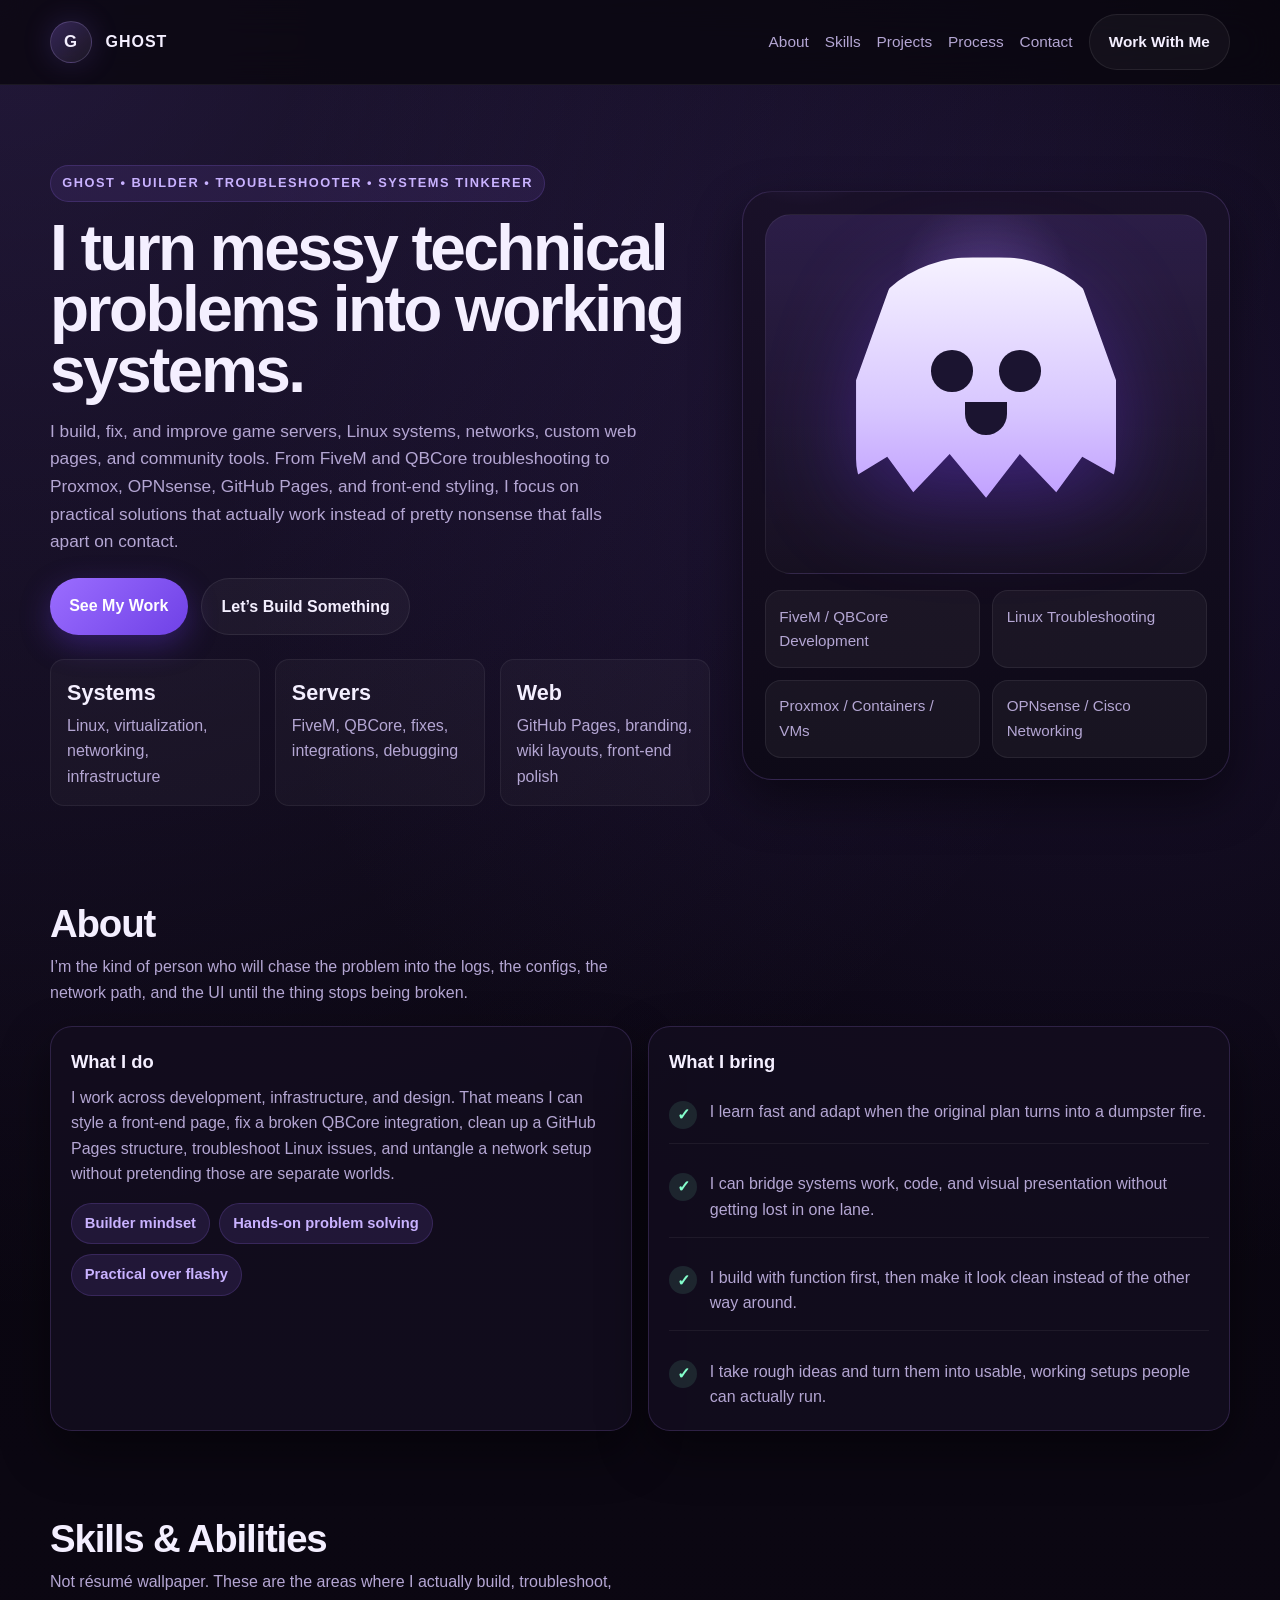
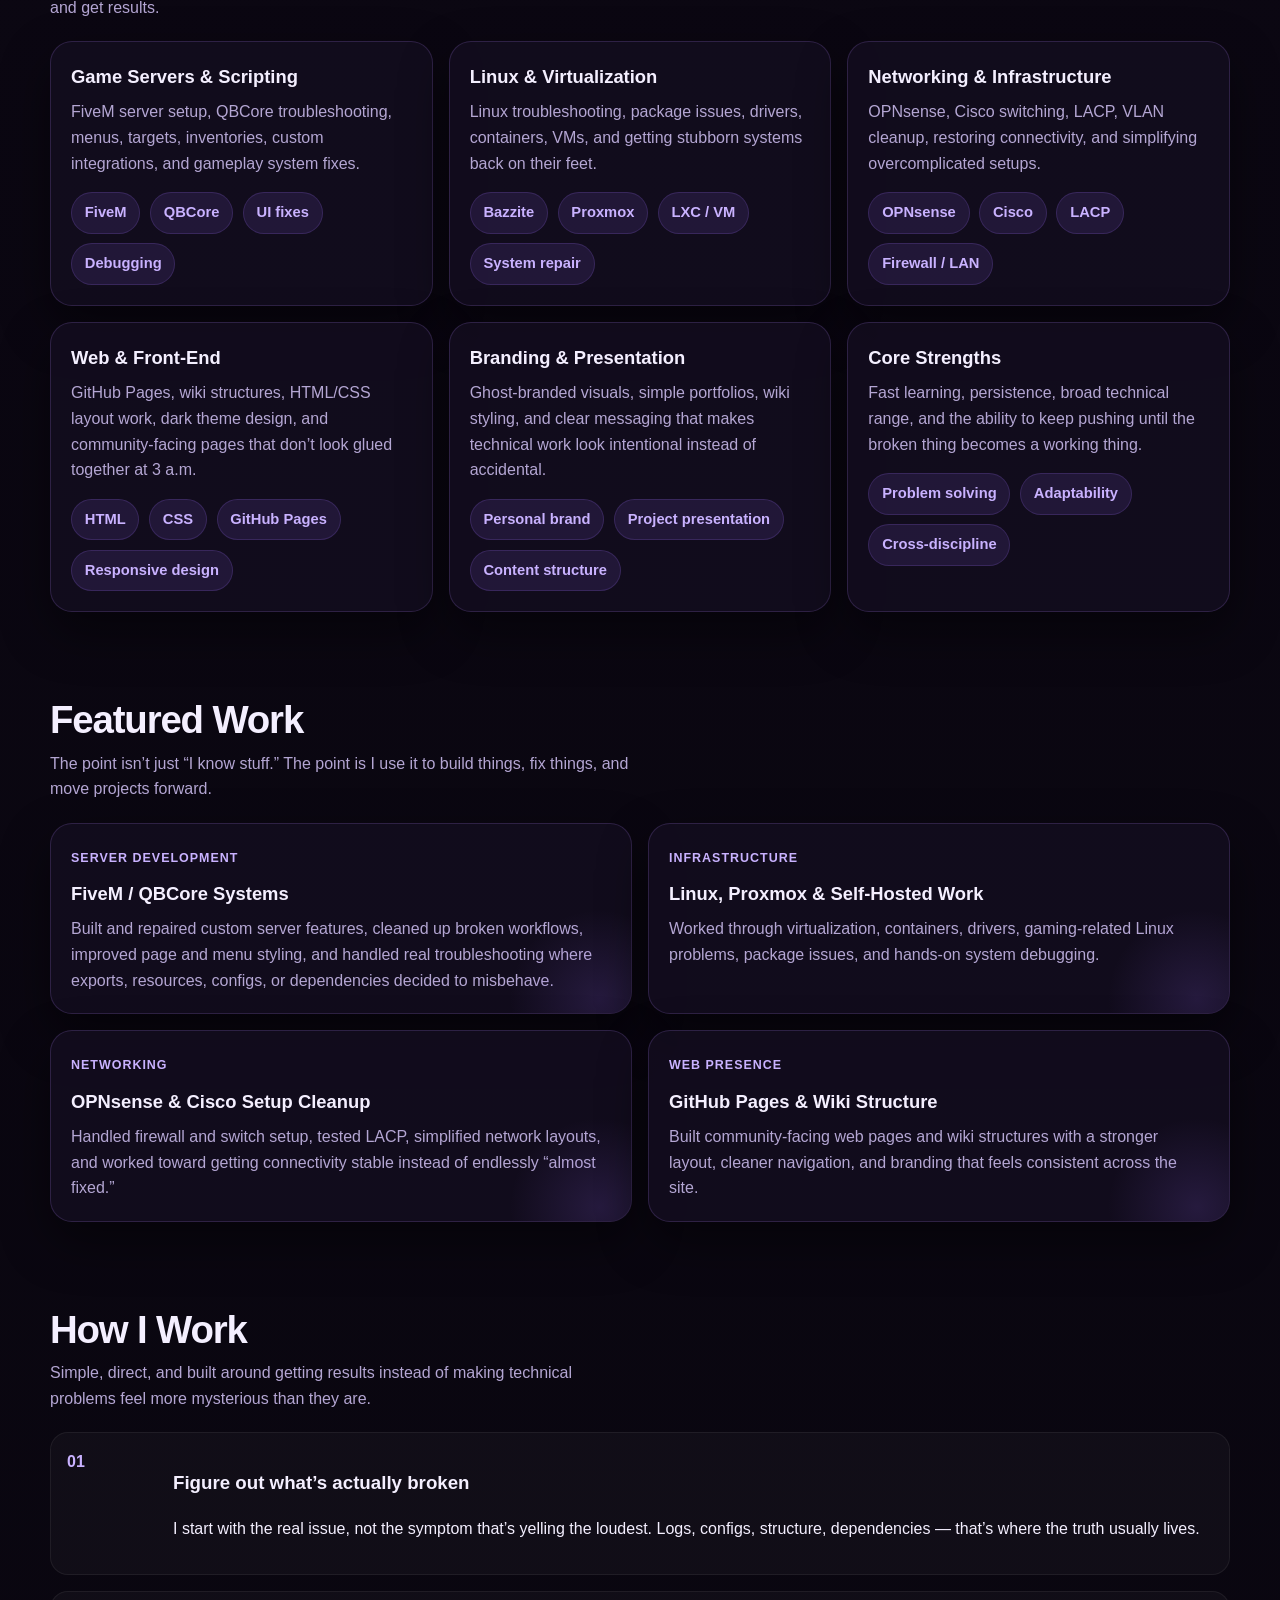
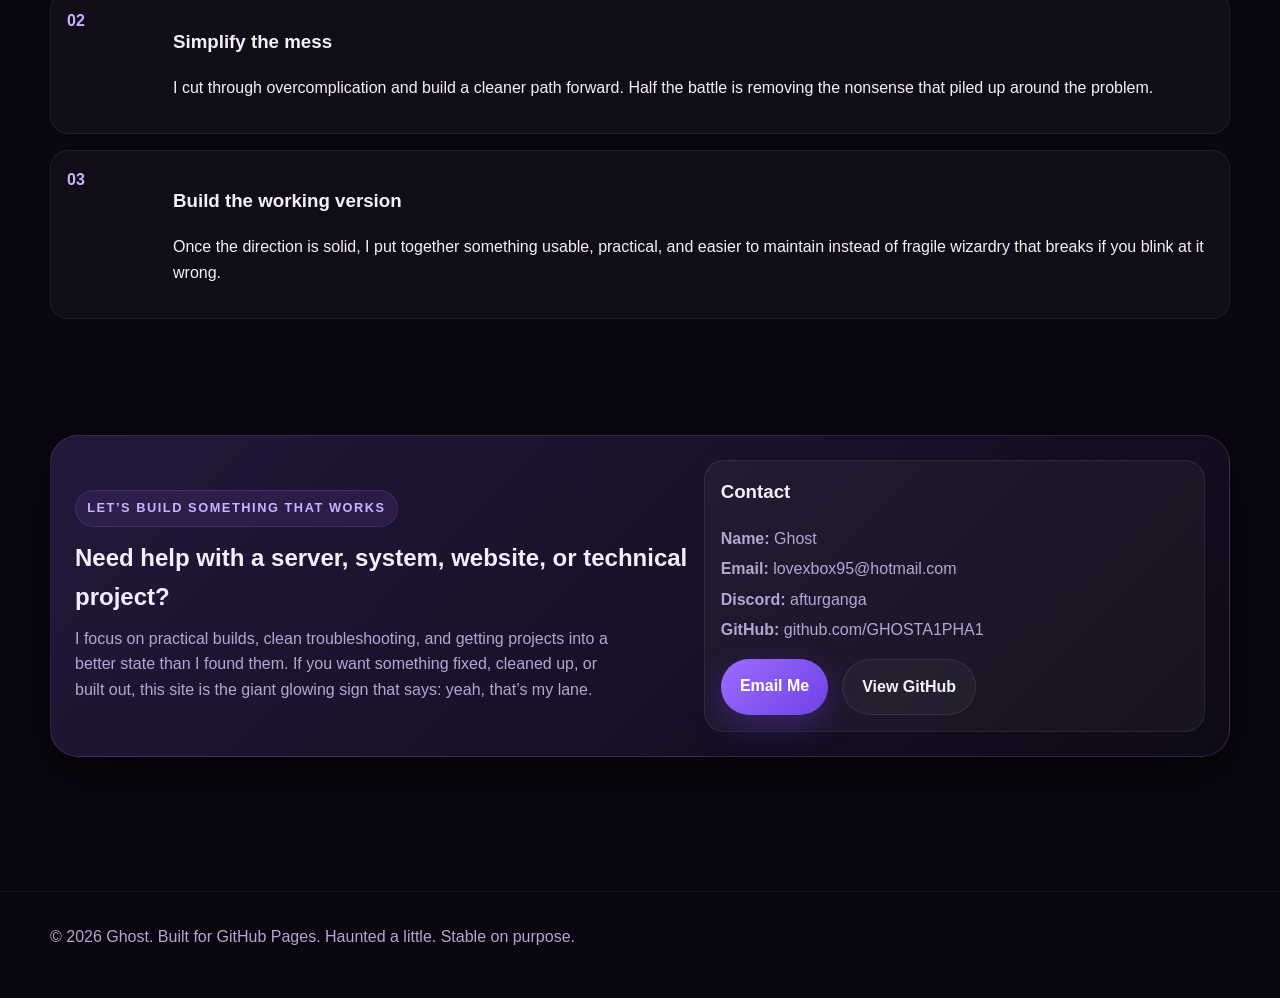
==== commit 1982de6c: "Replace existing HTML structure with new layout Removed the entire HTML structure and replaced it wi" ====
--- a/index.html
+++ b/index.html
@@ -313,867 +313,7 @@
       <p>© <span id="year"></span> Ghost. Built for GitHub Pages. Haunted a little. Stable on purpose.</p>
     </div>
   </footer>
+
   <script src="assets/js/main.js"></script>
 </body>
 </html>
-<!DOCTYPE html>
-<html lang="en">
-<head>
-  <meta charset="UTF-8" />
-  <meta name="viewport" content="width=device-width, initial-scale=1.0" />
-  <title>Ghost | Builder, Troubleshooter, Systems Tinkerer</title>
-  <meta name="description" content="Ghost builds, fixes, and improves game servers, Linux systems, networks, and custom web projects." />
-  <style>
-    :root {
-      --bg: #0a0711;
-      --bg-soft: #130d1f;
-      --panel: rgba(19, 13, 31, 0.86);
-      --panel-2: rgba(27, 18, 44, 0.88);
-      --line: rgba(176, 132, 255, 0.18);
-      --text: #f4efff;
-      --muted: #b4a6d3;
-      --accent: #9b6dff;
-      --accent-2: #c9b2ff;
-      --success: #84ffcc;
-      --shadow: 0 20px 50px rgba(0, 0, 0, 0.45);
-      --radius: 22px;
-      --radius-sm: 14px;
-      --max: 1180px;
-    }
-
-    * {
-      box-sizing: border-box;
-    }
-
-    html {
-      scroll-behavior: smooth;
-    }
-
-    body {
-      margin: 0;
-      font-family: Inter, Segoe UI, Roboto, Helvetica, Arial, sans-serif;
-      background:
-        radial-gradient(circle at top left, rgba(155, 109, 255, 0.18), transparent 30%),
-        radial-gradient(circle at 85% 10%, rgba(88, 56, 160, 0.22), transparent 22%),
-        linear-gradient(180deg, #07050d 0%, #0b0712 35%, #09060f 100%);
-      color: var(--text);
-      line-height: 1.6;
-      min-height: 100vh;
-    }
-
-    a {
-      color: inherit;
-      text-decoration: none;
-    }
-
-    img {
-      max-width: 100%;
-      display: block;
-    }
-
-    .container {
-      width: min(var(--max), calc(100% - 2rem));
-      margin: 0 auto;
-    }
-
-    .topbar {
-      position: sticky;
-      top: 0;
-      z-index: 50;
-      backdrop-filter: blur(18px);
-      background: rgba(8, 6, 13, 0.75);
-      border-bottom: 1px solid rgba(255, 255, 255, 0.06);
-    }
-
-    .nav {
-      display: flex;
-      align-items: center;
-      justify-content: space-between;
-      gap: 1rem;
-      padding: 0.9rem 0;
-    }
-
-    .brand {
-      display: flex;
-      align-items: center;
-      gap: 0.85rem;
-      font-weight: 800;
-      letter-spacing: 0.06em;
-      text-transform: uppercase;
-    }
-
-    .brand-mark {
-      width: 42px;
-      height: 42px;
-      border-radius: 50%;
-      display: grid;
-      place-items: center;
-      font-size: 1.05rem;
-      background: linear-gradient(135deg, rgba(155, 109, 255, 0.28), rgba(255,255,255,0.06));
-      border: 1px solid rgba(201, 178, 255, 0.22);
-      box-shadow: 0 0 30px rgba(155, 109, 255, 0.18);
-    }
-
-    .nav-links {
-      display: flex;
-      align-items: center;
-      gap: 1rem;
-      flex-wrap: wrap;
-    }
-
-    .nav-links a {
-      color: var(--muted);
-      font-size: 0.96rem;
-      transition: 0.2s ease;
-    }
-
-    .nav-links a:hover,
-    .nav-links a:focus {
-      color: var(--text);
-    }
-
-    .button,
-    button {
-      border: 0;
-      cursor: pointer;
-      border-radius: 999px;
-      padding: 0.9rem 1.2rem;
-      font-weight: 700;
-      transition: 0.22s ease;
-    }
-
-    .button.primary {
-      background: linear-gradient(135deg, var(--accent), #6f41e6);
-      color: white;
-      box-shadow: 0 10px 30px rgba(104, 56, 224, 0.35);
-    }
-
-    .button.primary:hover {
-      transform: translateY(-2px);
-      box-shadow: 0 14px 36px rgba(104, 56, 224, 0.45);
-    }
-
-    .button.secondary {
-      background: rgba(255,255,255,0.04);
-      color: var(--text);
-      border: 1px solid rgba(255,255,255,0.08);
-    }
-
-    .button.secondary:hover {
-      background: rgba(255,255,255,0.08);
-      transform: translateY(-2px);
-    }
-
-    .hero {
-      padding: 5rem 0 3rem;
-    }
-
-    .hero-grid {
-      display: grid;
-      grid-template-columns: 1.15fr 0.85fr;
-      gap: 2rem;
-      align-items: center;
-    }
-
-    .eyebrow {
-      display: inline-flex;
-      align-items: center;
-      gap: 0.5rem;
-      color: var(--accent-2);
-      font-weight: 700;
-      text-transform: uppercase;
-      letter-spacing: 0.12em;
-      font-size: 0.8rem;
-      padding: 0.45rem 0.7rem;
-      border-radius: 999px;
-      background: rgba(155, 109, 255, 0.1);
-      border: 1px solid rgba(155, 109, 255, 0.18);
-    }
-
-    h1 {
-      font-size: clamp(2.4rem, 5vw, 5rem);
-      line-height: 0.95;
-      margin: 1rem 0;
-      letter-spacing: -0.04em;
-    }
-
-    .hero p {
-      color: var(--muted);
-      font-size: 1.08rem;
-      max-width: 62ch;
-      margin-bottom: 1.4rem;
-    }
-
-    .hero-actions {
-      display: flex;
-      gap: 0.85rem;
-      flex-wrap: wrap;
-      margin-bottom: 1.5rem;
-    }
-
-    .stats {
-      display: grid;
-      grid-template-columns: repeat(3, 1fr);
-      gap: 0.9rem;
-      margin-top: 1.2rem;
-    }
-
-    .stat {
-      padding: 1rem;
-      background: rgba(255,255,255,0.03);
-      border: 1px solid rgba(255,255,255,0.06);
-      border-radius: var(--radius-sm);
-    }
-
-    .stat strong {
-      display: block;
-      font-size: 1.35rem;
-      margin-bottom: 0.15rem;
-    }
-
-    .hero-card {
-      position: relative;
-      background: linear-gradient(180deg, rgba(25, 17, 40, 0.96), rgba(14, 10, 23, 0.96));
-      border: 1px solid var(--line);
-      border-radius: 30px;
-      padding: 1.35rem;
-      box-shadow: var(--shadow);
-      overflow: hidden;
-    }
-
-    .hero-card::before {
-      content: "";
-      position: absolute;
-      inset: -35% auto auto -10%;
-      width: 220px;
-      height: 220px;
-      border-radius: 50%;
-      background: radial-gradient(circle, rgba(155,109,255,0.24), transparent 70%);
-      pointer-events: none;
-    }
-
-    .ghost-orb {
-      border-radius: 26px;
-      min-height: 360px;
-      background:
-        radial-gradient(circle at 50% 35%, rgba(255,255,255,0.12), transparent 16%),
-        radial-gradient(circle at 50% 20%, rgba(185,145,255,0.25), transparent 25%),
-        linear-gradient(180deg, rgba(155,109,255,0.15), rgba(255,255,255,0.02));
-      border: 1px solid rgba(255,255,255,0.06);
-      display: grid;
-      place-items: center;
-      padding: 1rem;
-      text-align: center;
-    }
-
-    .ghost {
-      width: min(260px, 78%);
-      aspect-ratio: 1 / 1.05;
-      position: relative;
-      filter: drop-shadow(0 25px 45px rgba(107, 56, 224, 0.4));
-      animation: floaty 4.2s ease-in-out infinite;
-    }
-
-    .ghost-body {
-      position: absolute;
-      inset: 0;
-      background: linear-gradient(180deg, #f6f2ff 0%, #d8c7ff 55%, #b993ff 100%);
-      border-radius: 45% 45% 34% 34% / 38% 38% 26% 26%;
-      clip-path: polygon(17% 0%, 83% 0%, 100% 45%, 100% 80%, 87% 73%, 77% 86%, 63% 72%, 50% 88%, 36% 72%, 22% 86%, 12% 73%, 0% 80%, 0% 45%);
-    }
-
-    .ghost-face {
-      position: absolute;
-      inset: 0;
-    }
-
-    .eye {
-      position: absolute;
-      width: 16%;
-      aspect-ratio: 1;
-      border-radius: 50%;
-      background: #1b1430;
-      top: 34%;
-    }
-
-    .eye.left { left: 29%; }
-    .eye.right { right: 29%; }
-
-    .mouth {
-      position: absolute;
-      width: 16%;
-      height: 12%;
-      left: 42%;
-      top: 53%;
-      border-radius: 0 0 50px 50px;
-      background: #1b1430;
-    }
-
-    .badge-stack {
-      display: grid;
-      grid-template-columns: repeat(2, 1fr);
-      gap: 0.75rem;
-      margin-top: 1rem;
-    }
-
-    .badge {
-      padding: 0.85rem;
-      border-radius: 16px;
-      background: rgba(255,255,255,0.045);
-      border: 1px solid rgba(255,255,255,0.07);
-      color: var(--muted);
-      font-size: 0.95rem;
-    }
-
-    .section {
-      padding: 2.4rem 0;
-    }
-
-    .section-header {
-      display: flex;
-      justify-content: space-between;
-      align-items: end;
-      gap: 1rem;
-      margin-bottom: 1.3rem;
-      flex-wrap: wrap;
-    }
-
-    .section-header h2 {
-      font-size: clamp(1.6rem, 3vw, 2.6rem);
-      margin: 0;
-      letter-spacing: -0.03em;
-    }
-
-    .section-header p {
-      margin: 0;
-      color: var(--muted);
-      max-width: 65ch;
-    }
-
-    .grid {
-      display: grid;
-      gap: 1rem;
-    }
-
-    .grid.two {
-      grid-template-columns: repeat(2, 1fr);
-    }
-
-    .grid.three {
-      grid-template-columns: repeat(3, 1fr);
-    }
-
-    .card {
-      background: var(--panel);
-      border: 1px solid var(--line);
-      border-radius: var(--radius);
-      padding: 1.25rem;
-      box-shadow: var(--shadow);
-    }
-
-    .card h3 {
-      margin-top: 0;
-      margin-bottom: 0.5rem;
-      font-size: 1.15rem;
-    }
-
-    .card p {
-      color: var(--muted);
-      margin: 0;
-    }
-
-    .pill-row {
-      display: flex;
-      flex-wrap: wrap;
-      gap: 0.6rem;
-      margin-top: 1rem;
-    }
-
-    .pill {
-      padding: 0.5rem 0.8rem;
-      border-radius: 999px;
-      background: rgba(155, 109, 255, 0.12);
-      border: 1px solid rgba(155, 109, 255, 0.18);
-      color: var(--accent-2);
-      font-size: 0.92rem;
-      font-weight: 600;
-    }
-
-    .skill-list {
-      list-style: none;
-      padding: 0;
-      margin: 0;
-      display: grid;
-      gap: 0.8rem;
-    }
-
-    .skill-list li {
-      display: flex;
-      align-items: start;
-      gap: 0.8rem;
-      color: var(--muted);
-      padding: 0.9rem 0;
-      border-bottom: 1px solid rgba(255,255,255,0.06);
-    }
-
-    .skill-list li:last-child {
-      border-bottom: 0;
-      padding-bottom: 0;
-    }
-
-    .check {
-      width: 28px;
-      height: 28px;
-      display: grid;
-      place-items: center;
-      border-radius: 50%;
-      background: rgba(132,255,204,0.11);
-      color: var(--success);
-      font-weight: 900;
-      flex: none;
-      margin-top: 0.1rem;
-    }
-
-    .project-card {
-      position: relative;
-      overflow: hidden;
-    }
-
-    .project-card::after {
-      content: "";
-      position: absolute;
-      inset: auto -10% -40% auto;
-      width: 180px;
-      height: 180px;
-      border-radius: 50%;
-      background: radial-gradient(circle, rgba(155,109,255,0.15), transparent 70%);
-      pointer-events: none;
-    }
-
-    .project-tag {
-      display: inline-block;
-      font-size: 0.78rem;
-      font-weight: 700;
-      text-transform: uppercase;
-      letter-spacing: 0.08em;
-      color: var(--accent-2);
-      margin-bottom: 0.65rem;
-    }
-
-    .timeline {
-      display: grid;
-      gap: 1rem;
-    }
-
-    .timeline-item {
-      display: grid;
-      grid-template-columns: 90px 1fr;
-      gap: 1rem;
-      padding: 1rem;
-      border-radius: 18px;
-      background: rgba(255,255,255,0.03);
-      border: 1px solid rgba(255,255,255,0.06);
-    }
-
-    .timeline-item .time {
-      color: var(--accent-2);
-      font-weight: 700;
-    }
-
-    .cta {
-      margin: 2.5rem 0 4rem;
-      background: linear-gradient(135deg, rgba(155,109,255,0.18), rgba(15,10,24,0.98));
-      border: 1px solid rgba(201,178,255,0.15);
-      border-radius: 28px;
-      padding: 1.5rem;
-      box-shadow: var(--shadow);
-    }
-
-    .cta-grid {
-      display: grid;
-      grid-template-columns: 1.1fr 0.9fr;
-      gap: 1rem;
-      align-items: center;
-    }
-
-    .contact-box {
-      background: rgba(255,255,255,0.04);
-      border: 1px solid rgba(255,255,255,0.07);
-      border-radius: 20px;
-      padding: 1rem;
-    }
-
-    .contact-box p {
-      margin: 0.3rem 0;
-      color: var(--muted);
-    }
-
-    footer {
-      padding: 1rem 0 2rem;
-      color: var(--muted);
-      border-top: 1px solid rgba(255,255,255,0.06);
-      margin-top: 2rem;
-    }
-
-    .muted {
-      color: var(--muted);
-    }
-
-    @keyframes floaty {
-      0%, 100% { transform: translateY(0px); }
-      50% { transform: translateY(-10px); }
-    }
-
-    @media (max-width: 960px) {
-      .hero-grid,
-      .cta-grid,
-      .grid.three,
-      .grid.two {
-        grid-template-columns: 1fr;
-      }
-
-      .stats {
-        grid-template-columns: 1fr;
-      }
-
-      .timeline-item {
-        grid-template-columns: 1fr;
-      }
-
-      .nav {
-        align-items: flex-start;
-        flex-direction: column;
-      }
-    }
-
-    @media (max-width: 640px) {
-      .hero {
-        padding-top: 3.5rem;
-      }
-
-      h1 {
-        font-size: 2.45rem;
-      }
-
-      .container {
-        width: min(var(--max), calc(100% - 1rem));
-      }
-
-      .nav-links {
-        gap: 0.7rem;
-      }
-    }
-  </style>
-</head>
-<body>
-  <header class="topbar">
-    <div class="container nav">
-      <a class="brand" href="#home" aria-label="Ghost home">
-        <span class="brand-mark">G</span>
-        <span>Ghost</span>
-      </a>
-
-      <nav class="nav-links" aria-label="Primary navigation">
-        <a href="#about">About</a>
-        <a href="#skills">Skills</a>
-        <a href="#projects">Projects</a>
-        <a href="#process">Process</a>
-        <a href="#contact">Contact</a>
-        <a class="button secondary" href="#contact">Work With Me</a>
-      </nav>
-    </div>
-  </header>
-
-  <main id="home">
-    <section class="hero">
-      <div class="container hero-grid">
-        <div>
-          <span class="eyebrow">Ghost • Builder • Troubleshooter • Systems Tinkerer</span>
-          <h1>I turn messy technical problems into working systems.</h1>
-          <p>
-            I build, fix, and improve game servers, Linux systems, networks, custom web pages, and community tools.
-            From FiveM and QBCore troubleshooting to Proxmox, OPNsense, GitHub Pages, and front-end styling,
-            I focus on practical solutions that actually work instead of pretty nonsense that falls apart on contact.
-          </p>
-
-          <div class="hero-actions">
-            <a class="button primary" href="#projects">See My Work</a>
-            <a class="button secondary" href="#contact">Let’s Build Something</a>
-          </div>
-
-          <div class="stats" aria-label="Highlights">
-            <div class="stat">
-              <strong>Systems</strong>
-              <span class="muted">Linux, virtualization, networking, infrastructure</span>
-            </div>
-            <div class="stat">
-              <strong>Servers</strong>
-              <span class="muted">FiveM, QBCore, fixes, integrations, debugging</span>
-            </div>
-            <div class="stat">
-              <strong>Web</strong>
-              <span class="muted">GitHub Pages, branding, wiki layouts, front-end polish</span>
-            </div>
-          </div>
-        </div>
-
-        <div class="hero-card">
-          <div class="ghost-orb">
-            <div class="ghost" aria-hidden="true">
-              <div class="ghost-body"></div>
-              <div class="ghost-face">
-                <div class="eye left"></div>
-                <div class="eye right"></div>
-                <div class="mouth"></div>
-              </div>
-            </div>
-          </div>
-
-          <div class="badge-stack" aria-label="Core specialties">
-            <div class="badge">FiveM / QBCore Development</div>
-            <div class="badge">Linux Troubleshooting</div>
-            <div class="badge">Proxmox / Containers / VMs</div>
-            <div class="badge">OPNsense / Cisco Networking</div>
-          </div>
-        </div>
-      </div>
-    </section>
-
-    <section class="section" id="about">
-      <div class="container">
-        <div class="section-header">
-          <div>
-            <h2>About</h2>
-            <p>I’m the kind of person who will chase the problem into the logs, the configs, the network path, and the UI until the thing stops being broken.</p>
-          </div>
-        </div>
-
-        <div class="grid two">
-          <article class="card">
-            <h3>What I do</h3>
-            <p>
-              I work across development, infrastructure, and design. That means I can style a front-end page,
-              fix a broken QBCore integration, clean up a GitHub Pages structure, troubleshoot Linux issues,
-              and untangle a network setup without pretending those are separate worlds.
-            </p>
-            <div class="pill-row">
-              <span class="pill">Builder mindset</span>
-              <span class="pill">Hands-on problem solving</span>
-              <span class="pill">Practical over flashy</span>
-            </div>
-          </article>
-
-          <article class="card">
-            <h3>What I bring</h3>
-            <ul class="skill-list">
-              <li><span class="check">✓</span><span>I learn fast and adapt when the original plan turns into a dumpster fire.</span></li>
-              <li><span class="check">✓</span><span>I can bridge systems work, code, and visual presentation without getting lost in one lane.</span></li>
-              <li><span class="check">✓</span><span>I build with function first, then make it look clean instead of the other way around.</span></li>
-              <li><span class="check">✓</span><span>I take rough ideas and turn them into usable, working setups people can actually run.</span></li>
-            </ul>
-          </article>
-        </div>
-      </div>
-    </section>
-
-    <section class="section" id="skills">
-      <div class="container">
-        <div class="section-header">
-          <div>
-            <h2>Skills & Abilities</h2>
-            <p>Not résumé wallpaper. These are the areas where I actually build, troubleshoot, and get results.</p>
-          </div>
-        </div>
-
-        <div class="grid three">
-          <article class="card">
-            <h3>Game Servers & Scripting</h3>
-            <p>FiveM server setup, QBCore troubleshooting, menus, targets, inventories, custom integrations, and gameplay system fixes.</p>
-            <div class="pill-row">
-              <span class="pill">FiveM</span>
-              <span class="pill">QBCore</span>
-              <span class="pill">UI fixes</span>
-              <span class="pill">Debugging</span>
-            </div>
-          </article>
-
-          <article class="card">
-            <h3>Linux & Virtualization</h3>
-            <p>Linux troubleshooting, package issues, drivers, containers, VMs, and getting stubborn systems back on their feet.</p>
-            <div class="pill-row">
-              <span class="pill">Bazzite</span>
-              <span class="pill">Proxmox</span>
-              <span class="pill">LXC / VM</span>
-              <span class="pill">System repair</span>
-            </div>
-          </article>
-
-          <article class="card">
-            <h3>Networking & Infrastructure</h3>
-            <p>OPNsense, Cisco switching, LACP, VLAN cleanup, restoring connectivity, and simplifying overcomplicated setups.</p>
-            <div class="pill-row">
-              <span class="pill">OPNsense</span>
-              <span class="pill">Cisco</span>
-              <span class="pill">LACP</span>
-              <span class="pill">Firewall / LAN</span>
-            </div>
-          </article>
-
-          <article class="card">
-            <h3>Web & Front-End</h3>
-            <p>GitHub Pages, wiki structures, HTML/CSS layout work, dark theme design, and community-facing pages that don’t look glued together at 3 a.m.</p>
-            <div class="pill-row">
-              <span class="pill">HTML</span>
-              <span class="pill">CSS</span>
-              <span class="pill">GitHub Pages</span>
-              <span class="pill">Responsive design</span>
-            </div>
-          </article>
-
-          <article class="card">
-            <h3>Branding & Presentation</h3>
-            <p>Ghost-branded visuals, simple portfolios, wiki styling, and clear messaging that makes technical work look intentional instead of accidental.</p>
-            <div class="pill-row">
-              <span class="pill">Personal brand</span>
-              <span class="pill">Project presentation</span>
-              <span class="pill">Content structure</span>
-            </div>
-          </article>
-
-          <article class="card">
-            <h3>Core Strengths</h3>
-            <p>Fast learning, persistence, broad technical range, and the ability to keep pushing until the broken thing becomes a working thing.</p>
-            <div class="pill-row">
-              <span class="pill">Problem solving</span>
-              <span class="pill">Adaptability</span>
-              <span class="pill">Cross-discipline</span>
-            </div>
-          </article>
-        </div>
-      </div>
-    </section>
-
-    <section class="section" id="projects">
-      <div class="container">
-        <div class="section-header">
-          <div>
-            <h2>Featured Work</h2>
-            <p>The point isn’t just “I know stuff.” The point is I use it to build things, fix things, and move projects forward.</p>
-          </div>
-        </div>
-
-        <div class="grid two">
-          <article class="card project-card">
-            <span class="project-tag">Server Development</span>
-            <h3>FiveM / QBCore Systems</h3>
-            <p>
-              Built and repaired custom server features, cleaned up broken workflows, improved page and menu styling,
-              and handled real troubleshooting where exports, resources, configs, or dependencies decided to misbehave.
-            </p>
-          </article>
-
-          <article class="card project-card">
-            <span class="project-tag">Infrastructure</span>
-            <h3>Linux, Proxmox & Self-Hosted Work</h3>
-            <p>
-              Worked through virtualization, containers, drivers, gaming-related Linux problems, package issues, and hands-on system debugging.
-            </p>
-          </article>
-
-          <article class="card project-card">
-            <span class="project-tag">Networking</span>
-            <h3>OPNsense & Cisco Setup Cleanup</h3>
-            <p>
-              Handled firewall and switch setup, tested LACP, simplified network layouts, and worked toward getting connectivity stable instead of endlessly “almost fixed.”
-            </p>
-          </article>
-
-          <article class="card project-card">
-            <span class="project-tag">Web Presence</span>
-            <h3>GitHub Pages & Wiki Structure</h3>
-            <p>
-              Built community-facing web pages and wiki structures with a stronger layout, cleaner navigation, and branding that feels consistent across the site.
-            </p>
-          </article>
-        </div>
-      </div>
-    </section>
-
-    <section class="section" id="process">
-      <div class="container">
-        <div class="section-header">
-          <div>
-            <h2>How I Work</h2>
-            <p>Simple, direct, and built around getting results instead of making technical problems feel more mysterious than they are.</p>
-          </div>
-        </div>
-
-        <div class="timeline">
-          <div class="timeline-item">
-            <div class="time">01</div>
-            <div>
-              <h3>Figure out what’s actually broken</h3>
-              <p>I start with the real issue, not the symptom that’s yelling the loudest. Logs, configs, structure, dependencies — that’s where the truth usually lives.</p>
-            </div>
-          </div>
-
-          <div class="timeline-item">
-            <div class="time">02</div>
-            <div>
-              <h3>Simplify the mess</h3>
-              <p>I cut through overcomplication and build a cleaner path forward. Half the battle is removing the nonsense that piled up around the problem.</p>
-            </div>
-          </div>
-
-          <div class="timeline-item">
-            <div class="time">03</div>
-            <div>
-              <h3>Build the working version</h3>
-              <p>Once the direction is solid, I put together something usable, practical, and easier to maintain instead of fragile wizardry that breaks if you blink at it wrong.</p>
-            </div>
-          </div>
-        </div>
-      </div>
-    </section>
-
-    <section class="section" id="contact">
-      <div class="container">
-        <div class="cta">
-          <div class="cta-grid">
-            <div>
-              <span class="eyebrow">Let’s Build Something That Works</span>
-              <h2 style="margin: 0.8rem 0 0.6rem;">Need help with a server, system, website, or technical project?</h2>
-              <p class="muted" style="margin: 0; max-width: 62ch;">
-                I focus on practical builds, clean troubleshooting, and getting projects into a better state than I found them.
-                If you want something fixed, cleaned up, or built out, this site is the giant glowing sign that says: yeah, that’s my lane.
-              </p>
-            </div>
-
-            <aside class="contact-box">
-              <h3 style="margin-top: 0;">Contact</h3>
-              <p><strong>Name:</strong> Ghost</p>
-              <p><strong>Email:</strong> your-email@example.com</p>
-              <p><strong>Discord:</strong> your-discord-handle</p>
-              <p><strong>GitHub:</strong> github.com/yourusername</p>
-              <div class="hero-actions" style="margin-top: 1rem; margin-bottom: 0;">
-                <a class="button primary" href="mailto:your-email@example.com">Email Me</a>
-                <a class="button secondary" href="https://github.com/yourusername" target="_blank" rel="noopener">View GitHub</a>
-              </div>
-            </aside>
-          </div>
-        </div>
-      </div>
-    </section>
-  </main>
-
-  <footer>
-    <div class="container">
-      <p>© <span id="year"></span> Ghost. Built for GitHub Pages. Haunted a little. Stable on purpose.</p>
-    </div>
-  </footer>
-
-  <script>
-    document.getElementById('year').textContent = new Date().getFullYear();
-  </script>
-</body>
-</html>
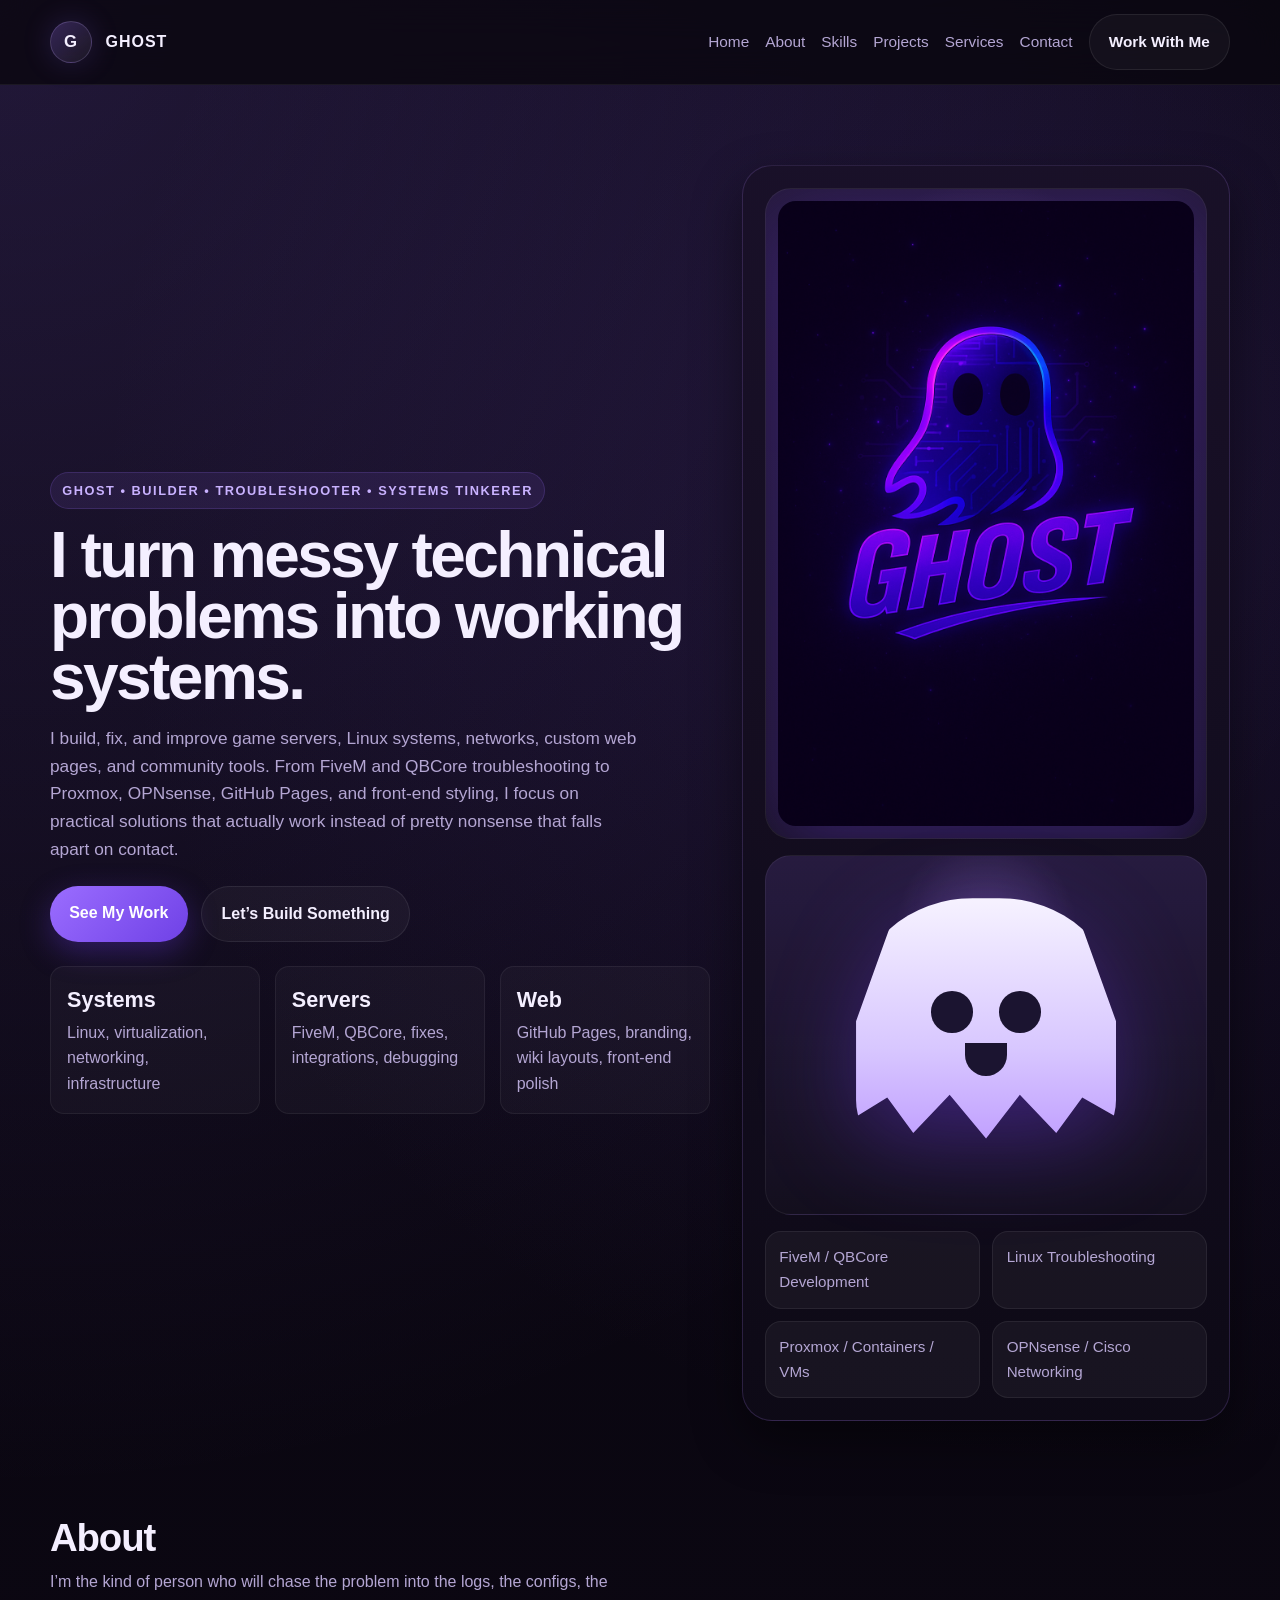
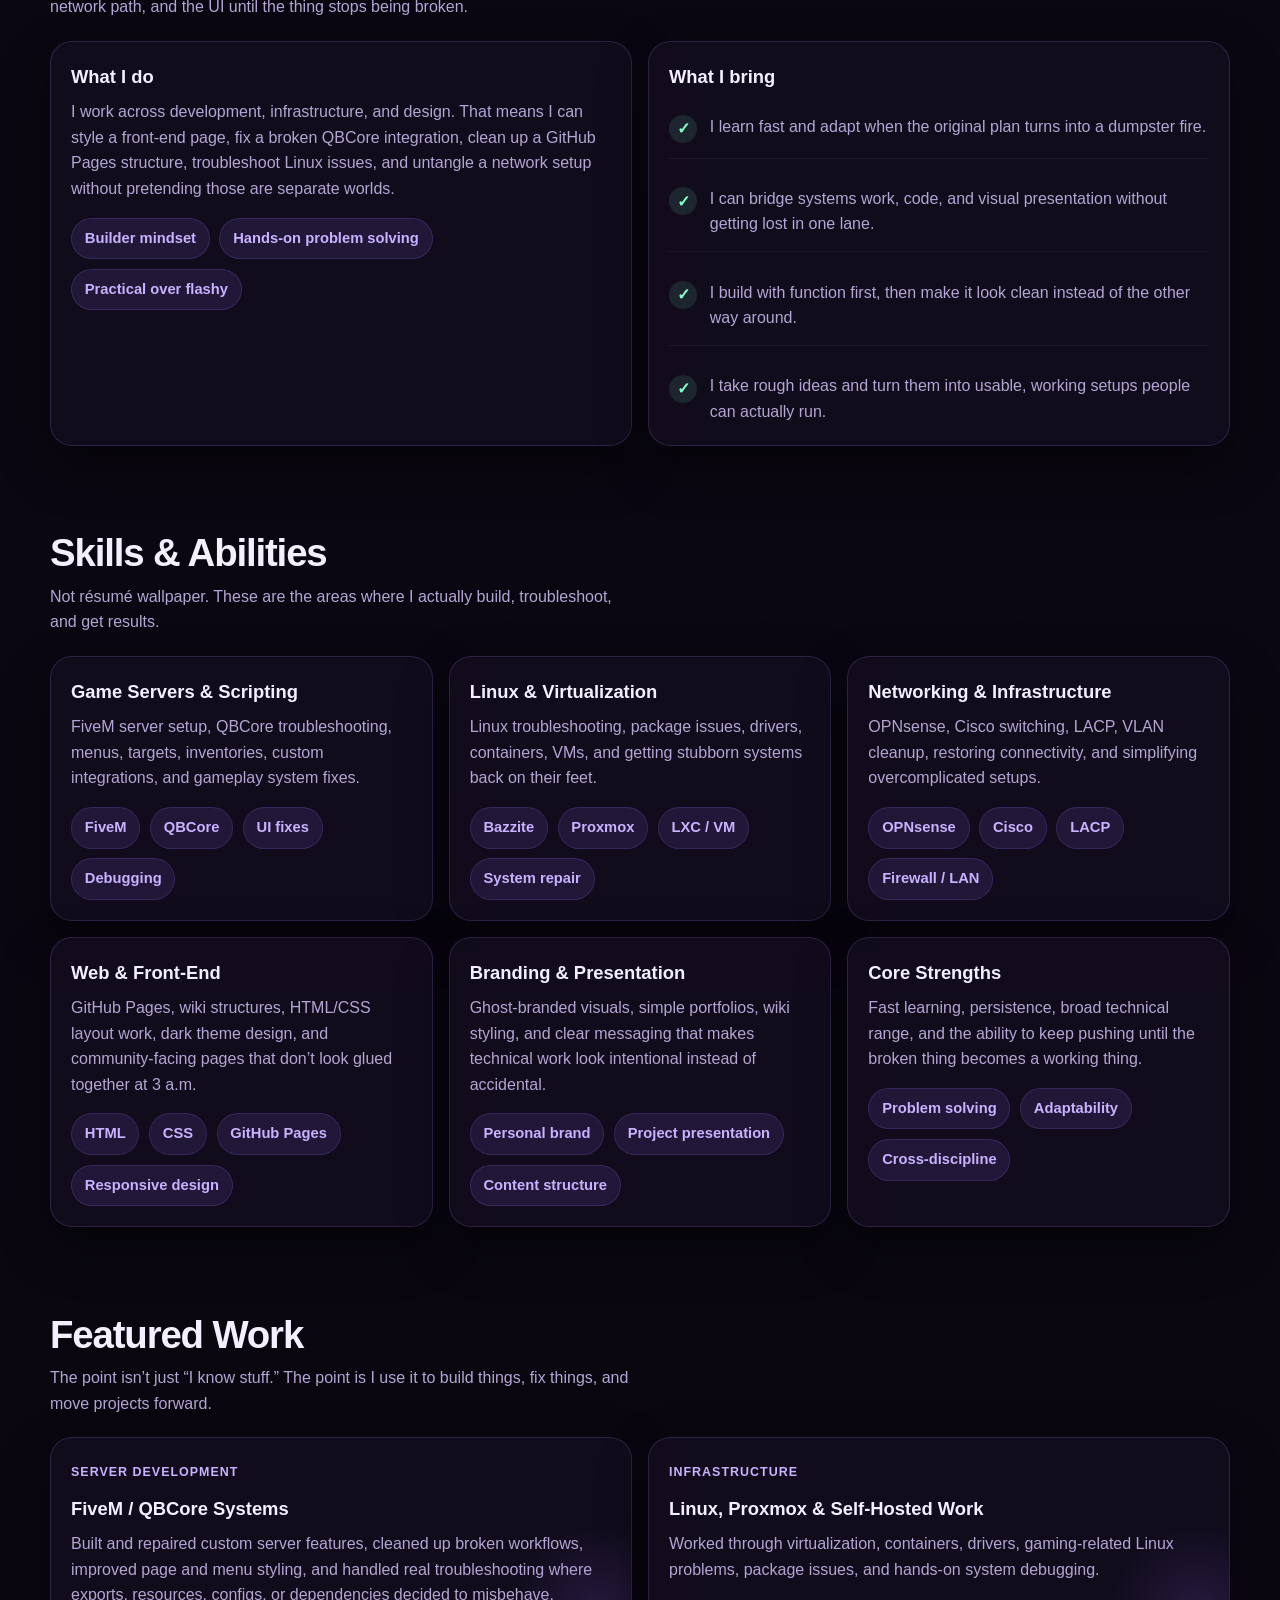
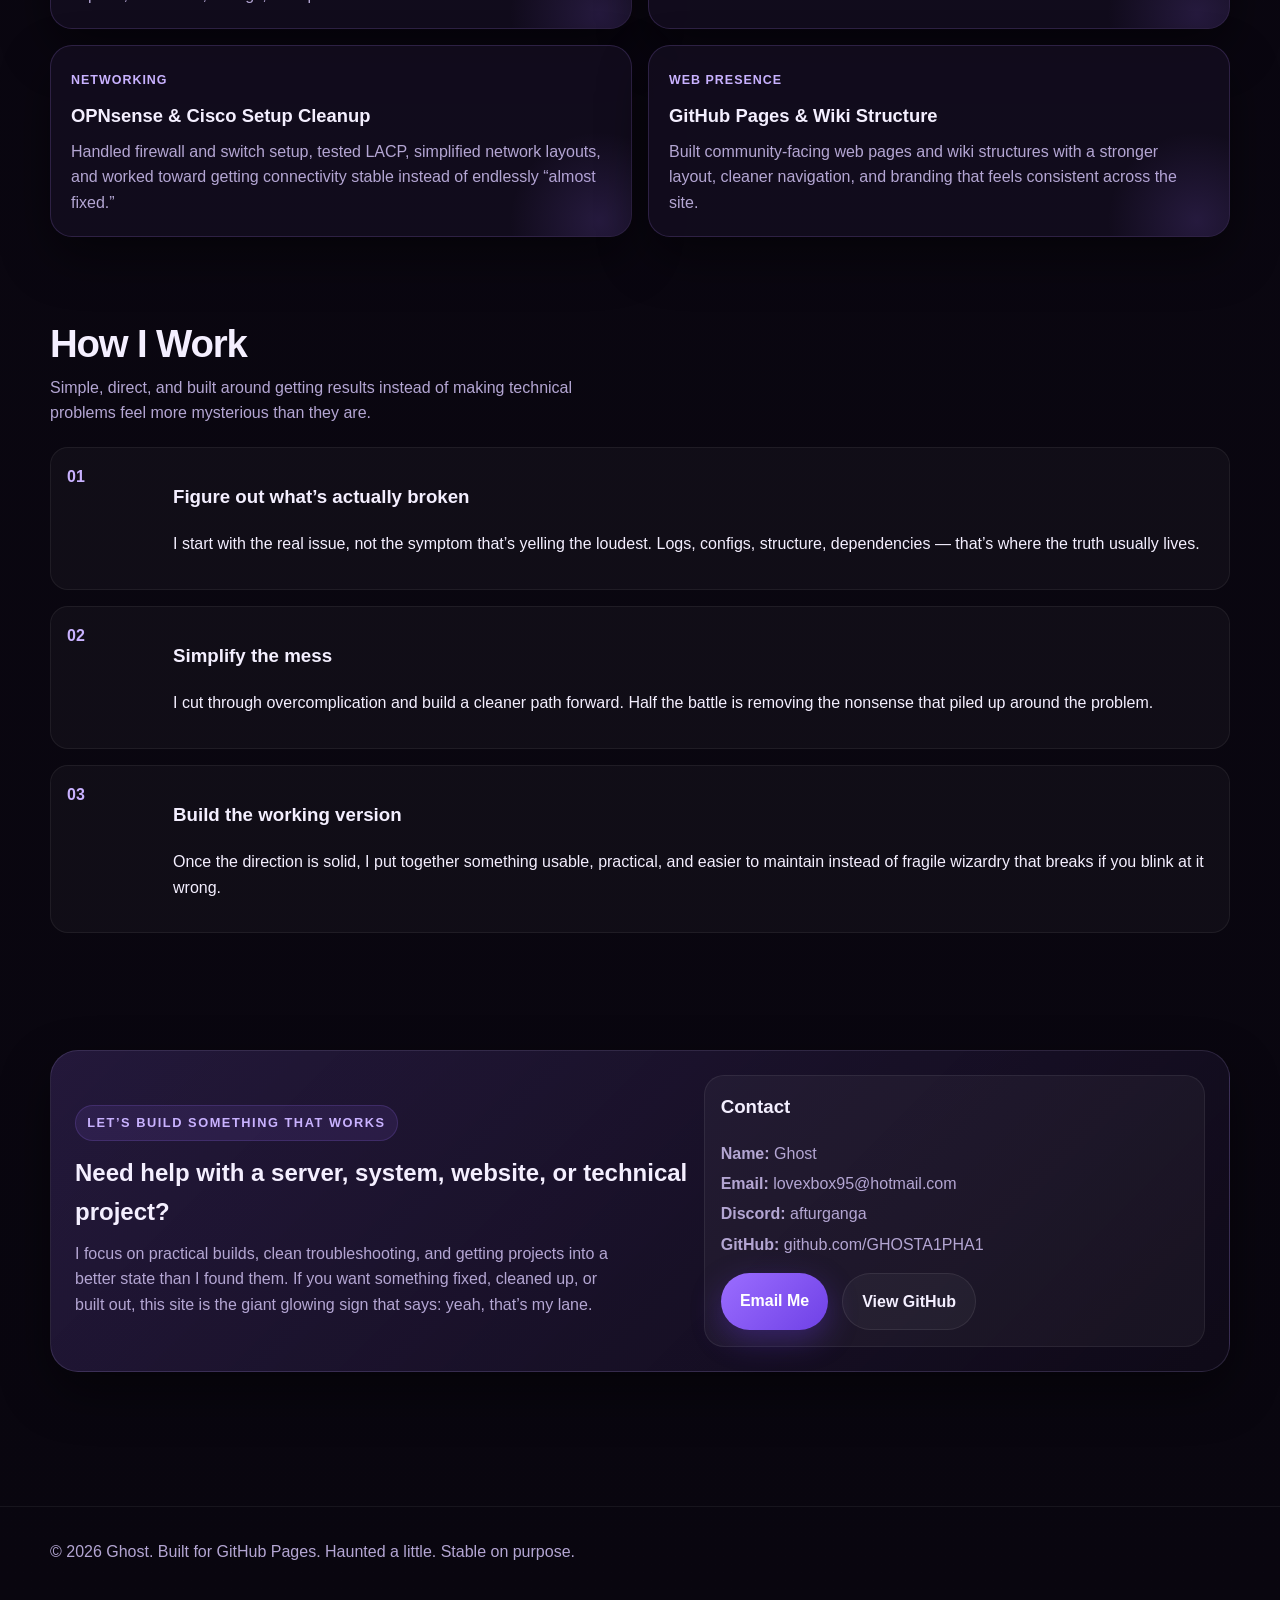
==== commit ddee8832: "hero" ====
--- a/index.html
+++ b/index.html
@@ -16,12 +16,13 @@
       </a>
 
       <nav class="nav-links" aria-label="Primary navigation">
-        <a href="#about">About</a>
-        <a href="#skills">Skills</a>
-        <a href="#projects">Projects</a>
-        <a href="#process">Process</a>
-        <a href="#contact">Contact</a>
-        <a class="button secondary" href="#contact">Work With Me</a>
+        <a href="./">Home</a>
+        <a href="about/">About</a>
+        <a href="skills/">Skills</a>
+        <a href="projects/">Projects</a>
+        <a href="services/">Services</a>
+        <a href="contact/">Contact</a>
+        <a class="button secondary" href="contact/">Work With Me</a>
       </nav>
     </div>
   </header>
@@ -39,8 +40,8 @@
           </p>
 
           <div class="hero-actions">
-            <a class="button primary" href="#projects">See My Work</a>
-            <a class="button secondary" href="#contact">Let’s Build Something</a>
+            <a class="button primary" href="projects/">See My Work</a>
+            <a class="button secondary" href="contact/">Let’s Build Something</a>
           </div>
 
           <div class="stats" aria-label="Highlights">
@@ -60,6 +61,10 @@
         </div>
 
         <div class="hero-card">
+          <div class="hero-image-wrap">
+            <img src="assets/images/ghost-hero.png" alt="Ghost illustration" class="hero-card-image" />
+          </div>
+
           <div class="ghost-orb">
             <div class="ghost" aria-hidden="true">
               <div class="ghost-body"></div>
@@ -313,7 +318,6 @@
       <p>© <span id="year"></span> Ghost. Built for GitHub Pages. Haunted a little. Stable on purpose.</p>
     </div>
   </footer>
-
   <script src="assets/js/main.js"></script>
 </body>
 </html>
--- a/assets/css/style.css
+++ b/assets/css/style.css
@@ -226,6 +226,31 @@
       pointer-events: none;
     }
 
+    .hero-image-wrap {
+      border-radius: 26px;
+      min-height: 360px;
+      background:
+        radial-gradient(circle at 50% 20%, rgba(185,145,255,0.18), transparent 25%),
+        linear-gradient(180deg, rgba(155,109,255,0.10), rgba(255,255,255,0.02));
+      border: 1px solid rgba(255,255,255,0.06);
+      display: flex;
+      align-items: center;
+      justify-content: center;
+      padding: 0.75rem;
+      overflow: hidden;
+      margin-bottom: 1rem;
+    }
+
+    .hero-card-image {
+      width: 100%;
+      max-width: 520px;
+      height: auto;
+      display: block;
+      object-fit: contain;
+      border-radius: 18px;
+      filter: drop-shadow(0 18px 35px rgba(107, 56, 224, 0.35));
+    }
+
     .ghost-orb {
       border-radius: 26px;
       min-height: 360px;
@@ -556,3 +581,102 @@
   margin-top: 1rem;
   margin-bottom: 0;
 }
+
+/* Multi-page additions */
+.page-hero {
+  padding: 4rem 0 2rem;
+}
+
+.page-hero h1 {
+  max-width: 900px;
+}
+
+.page-hero p {
+  color: var(--muted);
+  font-size: 1.08rem;
+  max-width: 76ch;
+}
+
+.breadcrumb {
+  display: inline-flex;
+  gap: 0.45rem;
+  align-items: center;
+  color: var(--accent-2);
+  font-weight: 700;
+  font-size: 0.82rem;
+  letter-spacing: 0.08em;
+  text-transform: uppercase;
+  margin-bottom: 0.8rem;
+}
+
+.page-card-large {
+  background: var(--panel);
+  border: 1px solid var(--line);
+  border-radius: var(--radius);
+  padding: 1.5rem;
+  box-shadow: var(--shadow);
+}
+
+.page-card-large p {
+  color: var(--muted);
+}
+
+.feature-list {
+  list-style: none;
+  padding: 0;
+  margin: 1rem 0 0;
+  display: grid;
+  gap: 0.75rem;
+}
+
+.feature-list li {
+  display: flex;
+  gap: 0.75rem;
+  align-items: flex-start;
+  color: var(--muted);
+}
+
+.feature-list li::before {
+  content: "✓";
+  display: grid;
+  place-items: center;
+  width: 26px;
+  height: 26px;
+  border-radius: 50%;
+  background: rgba(132,255,204,0.11);
+  color: var(--success);
+  font-weight: 900;
+  flex: none;
+}
+
+.callout {
+  margin: 1.2rem 0;
+  padding: 1rem;
+  border-radius: 18px;
+  border: 1px solid rgba(155, 109, 255, 0.22);
+  background: rgba(155, 109, 255, 0.1);
+  color: var(--accent-2);
+  font-weight: 700;
+}
+
+.nav-links a.active {
+  color: var(--text);
+}
+
+.service-price {
+  display: inline-block;
+  margin-top: 0.75rem;
+  color: var(--success);
+  font-weight: 800;
+}
+
+.code-note {
+  font-family: Consolas, Monaco, monospace;
+  color: var(--accent-2);
+  background: rgba(255,255,255,0.045);
+  border: 1px solid rgba(255,255,255,0.07);
+  border-radius: 12px;
+  padding: 0.65rem 0.8rem;
+  display: inline-block;
+  margin-top: 0.8rem;
+}
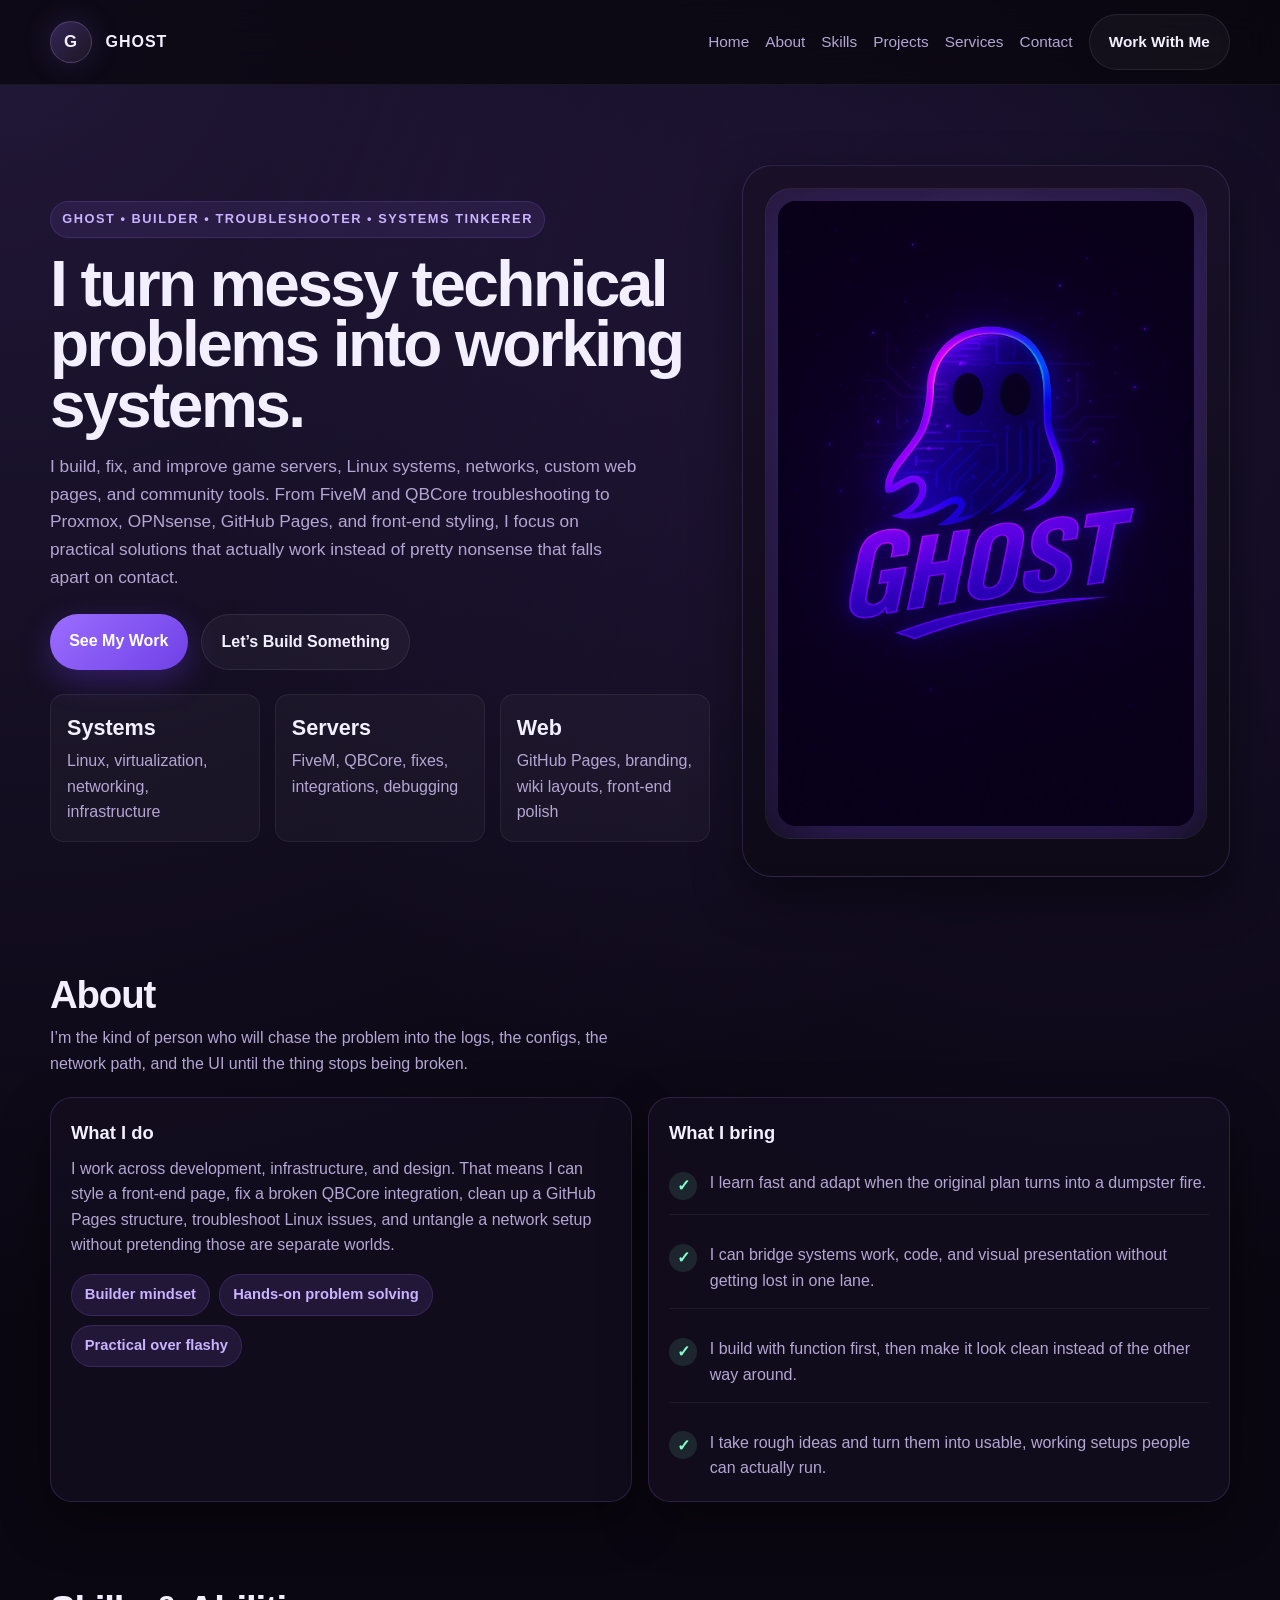
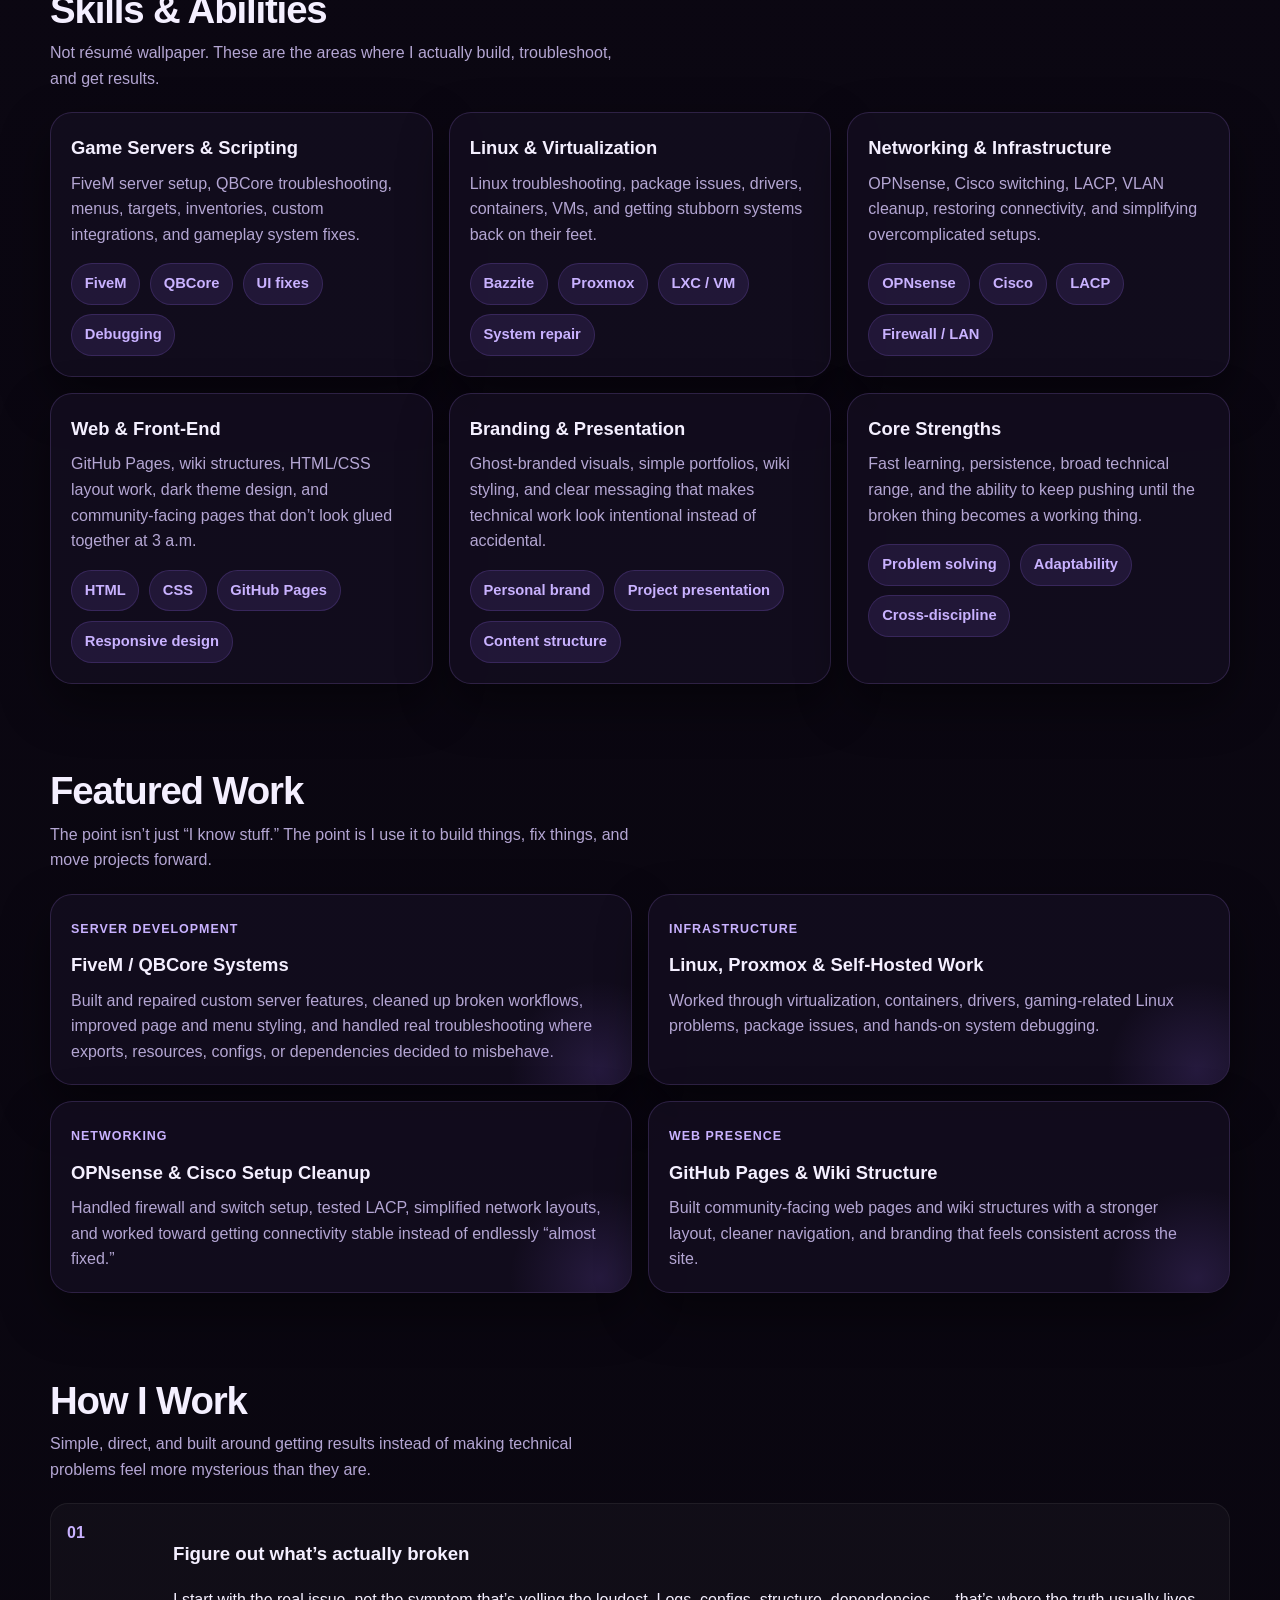
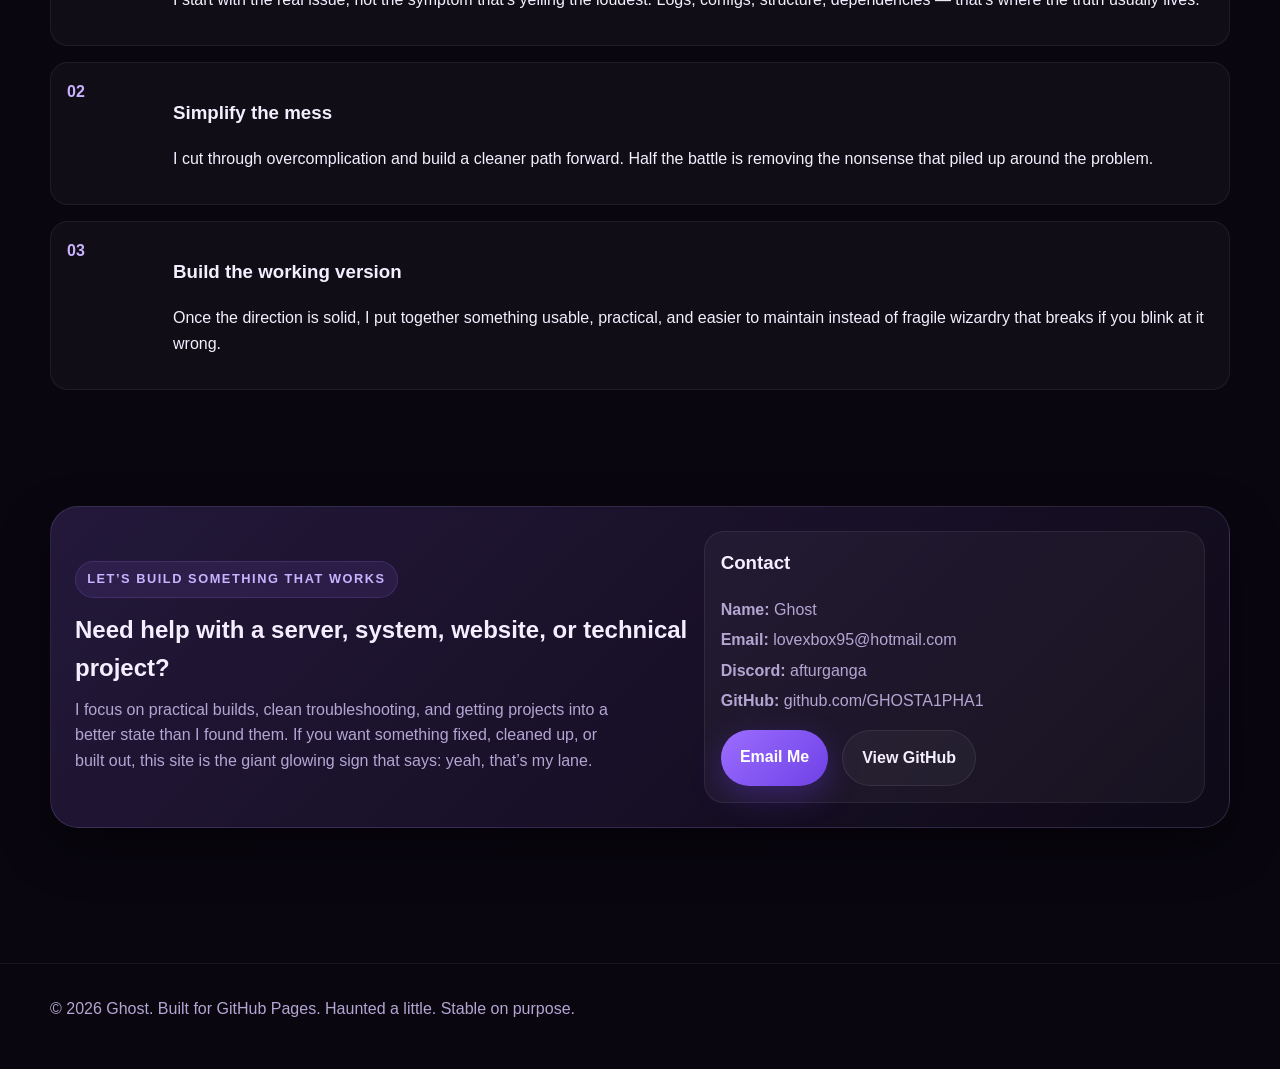
==== commit 636e7403: "heroo" ====
--- a/index.html
+++ b/index.html
@@ -64,24 +64,6 @@
           <div class="hero-image-wrap">
             <img src="assets/images/ghost-hero.png" alt="Ghost illustration" class="hero-card-image" />
           </div>
-
-          <div class="ghost-orb">
-            <div class="ghost" aria-hidden="true">
-              <div class="ghost-body"></div>
-              <div class="ghost-face">
-                <div class="eye left"></div>
-                <div class="eye right"></div>
-                <div class="mouth"></div>
-              </div>
-            </div>
-          </div>
-
-          <div class="badge-stack" aria-label="Core specialties">
-            <div class="badge">FiveM / QBCore Development</div>
-            <div class="badge">Linux Troubleshooting</div>
-            <div class="badge">Proxmox / Containers / VMs</div>
-            <div class="badge">OPNsense / Cisco Networking</div>
-          </div>
         </div>
       </div>
     </section>
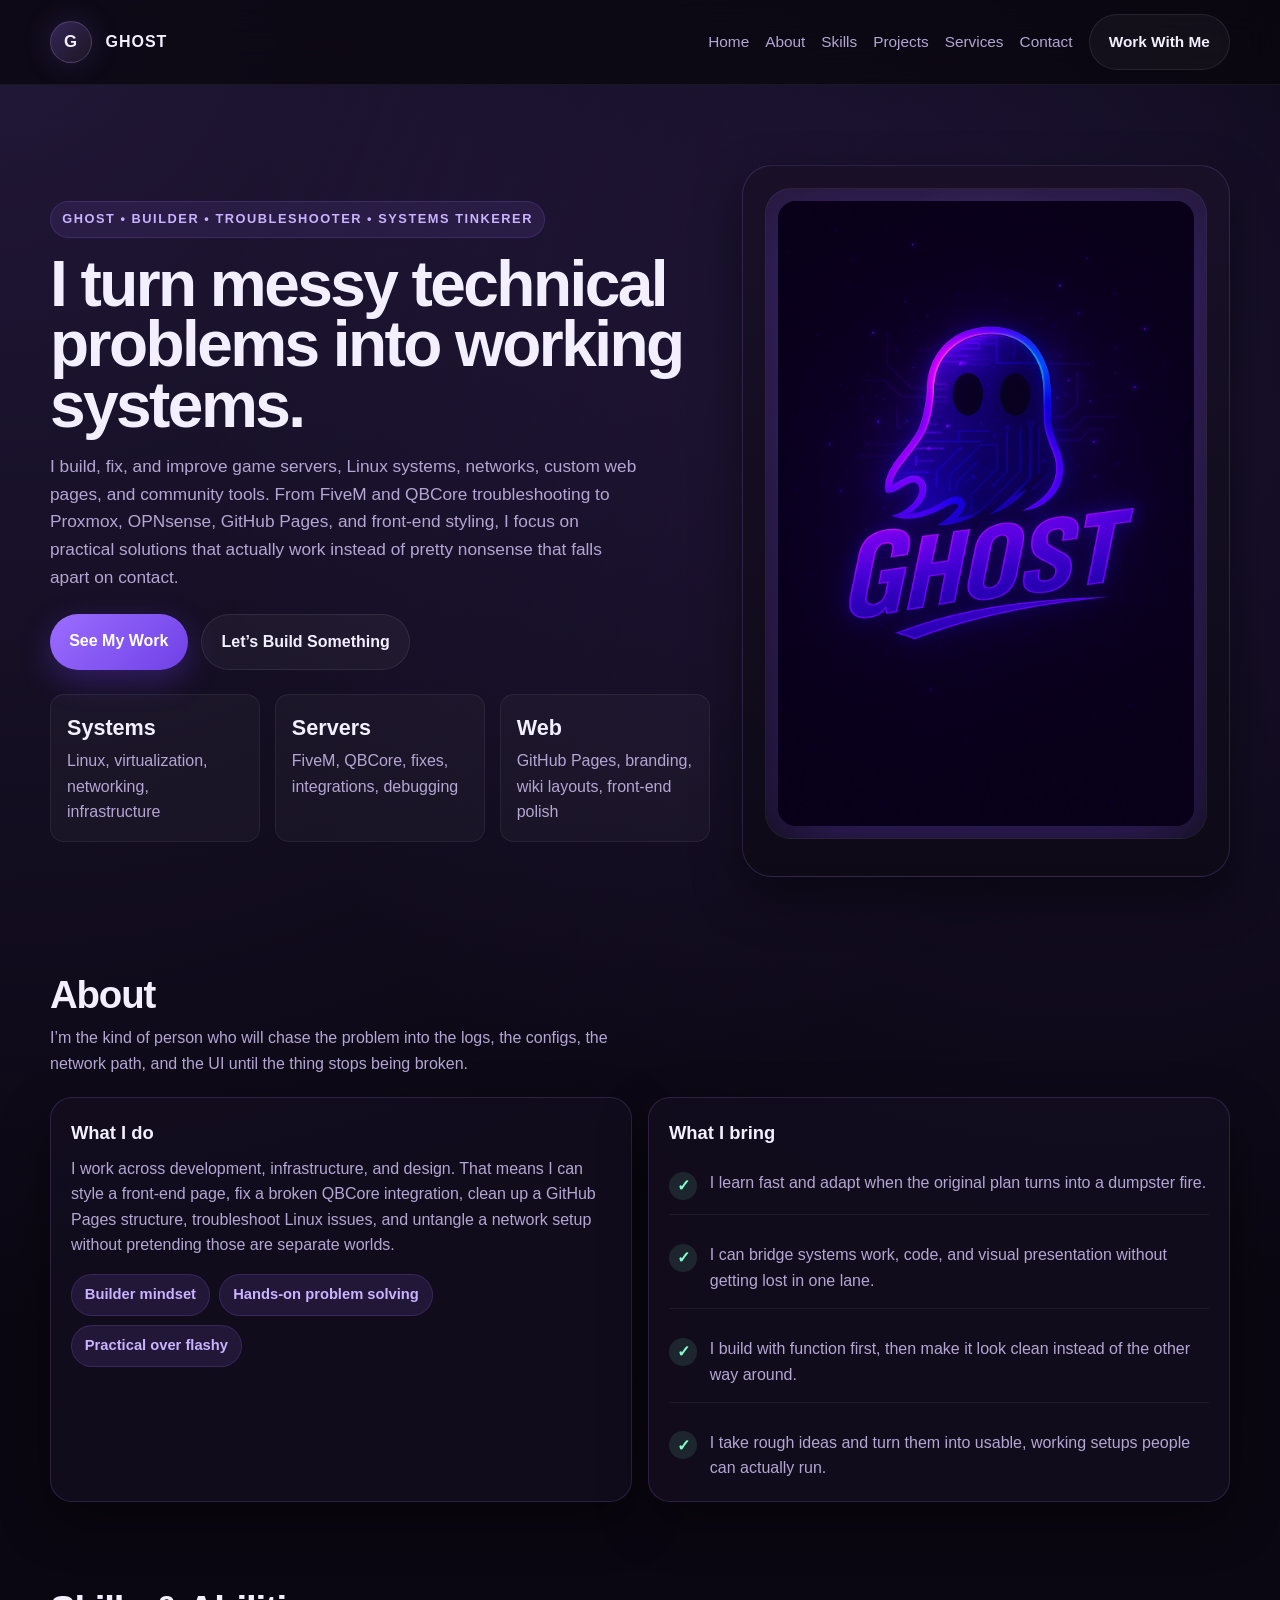
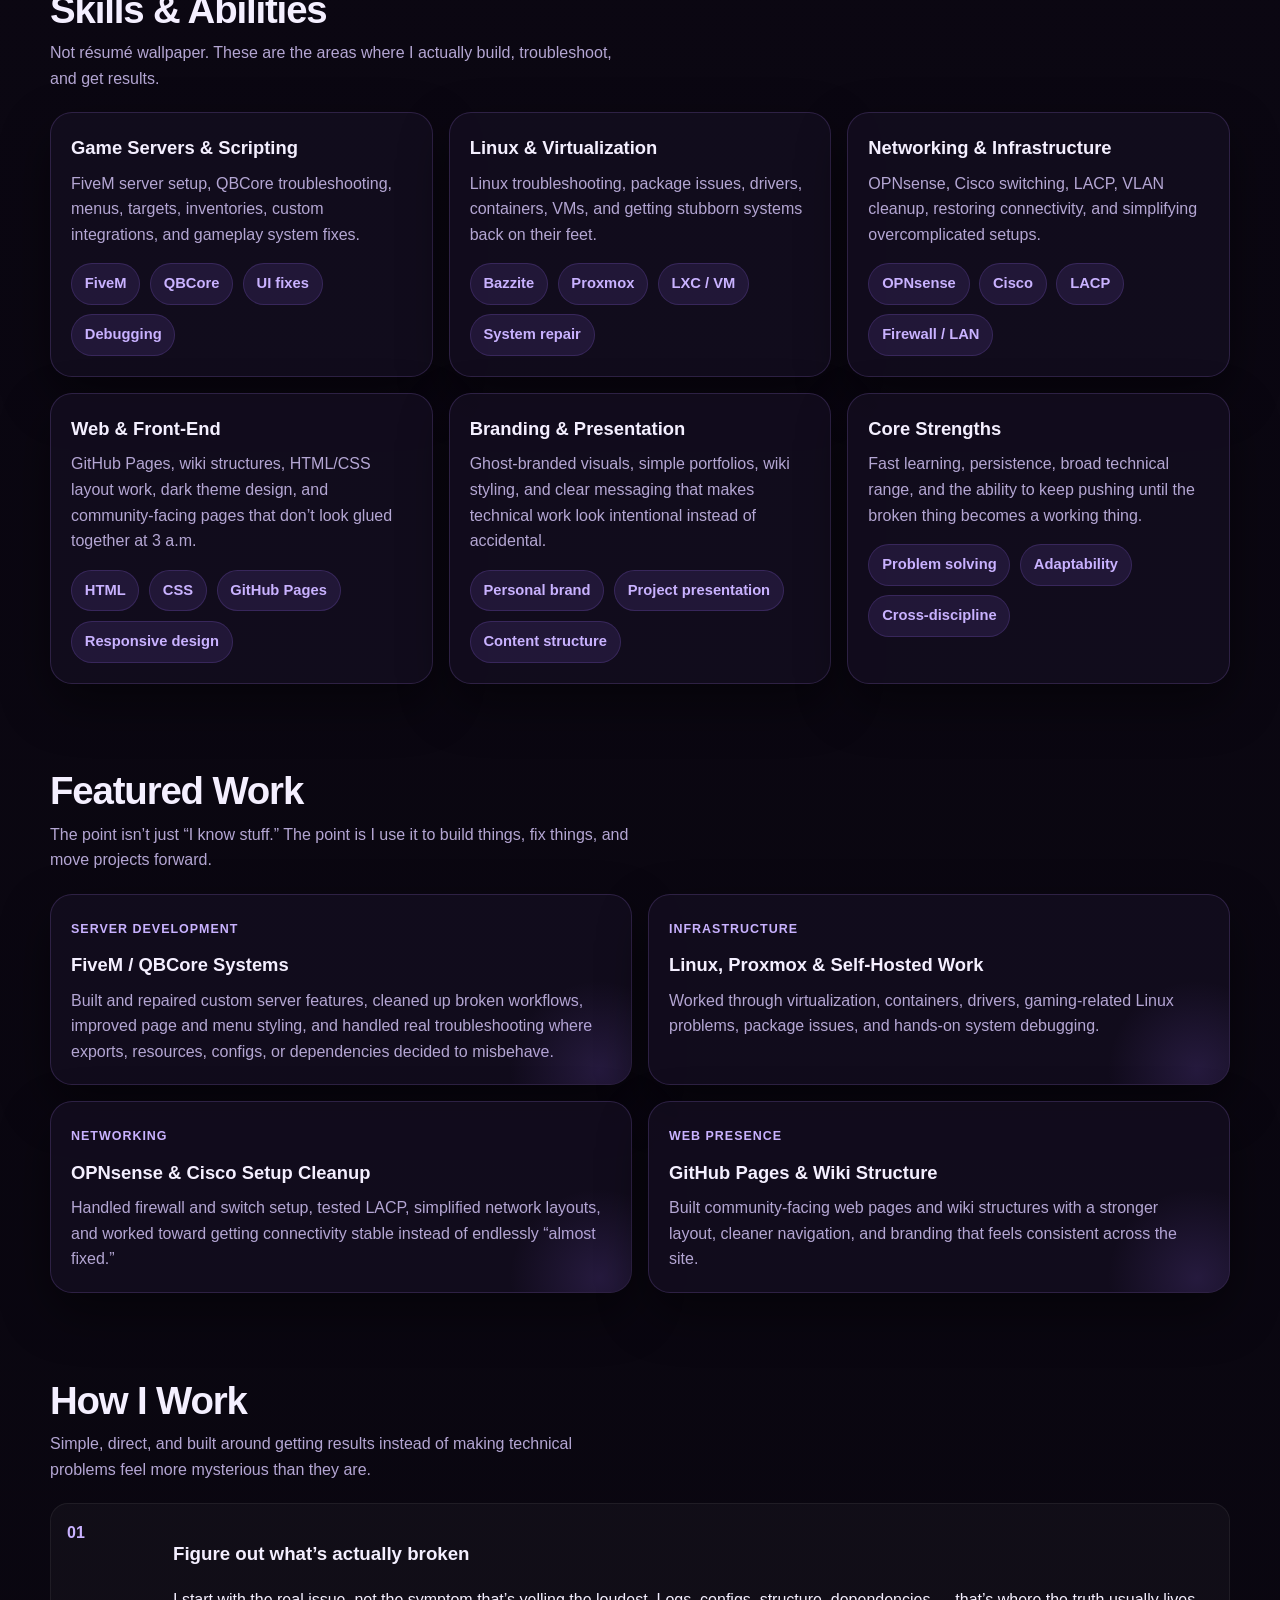
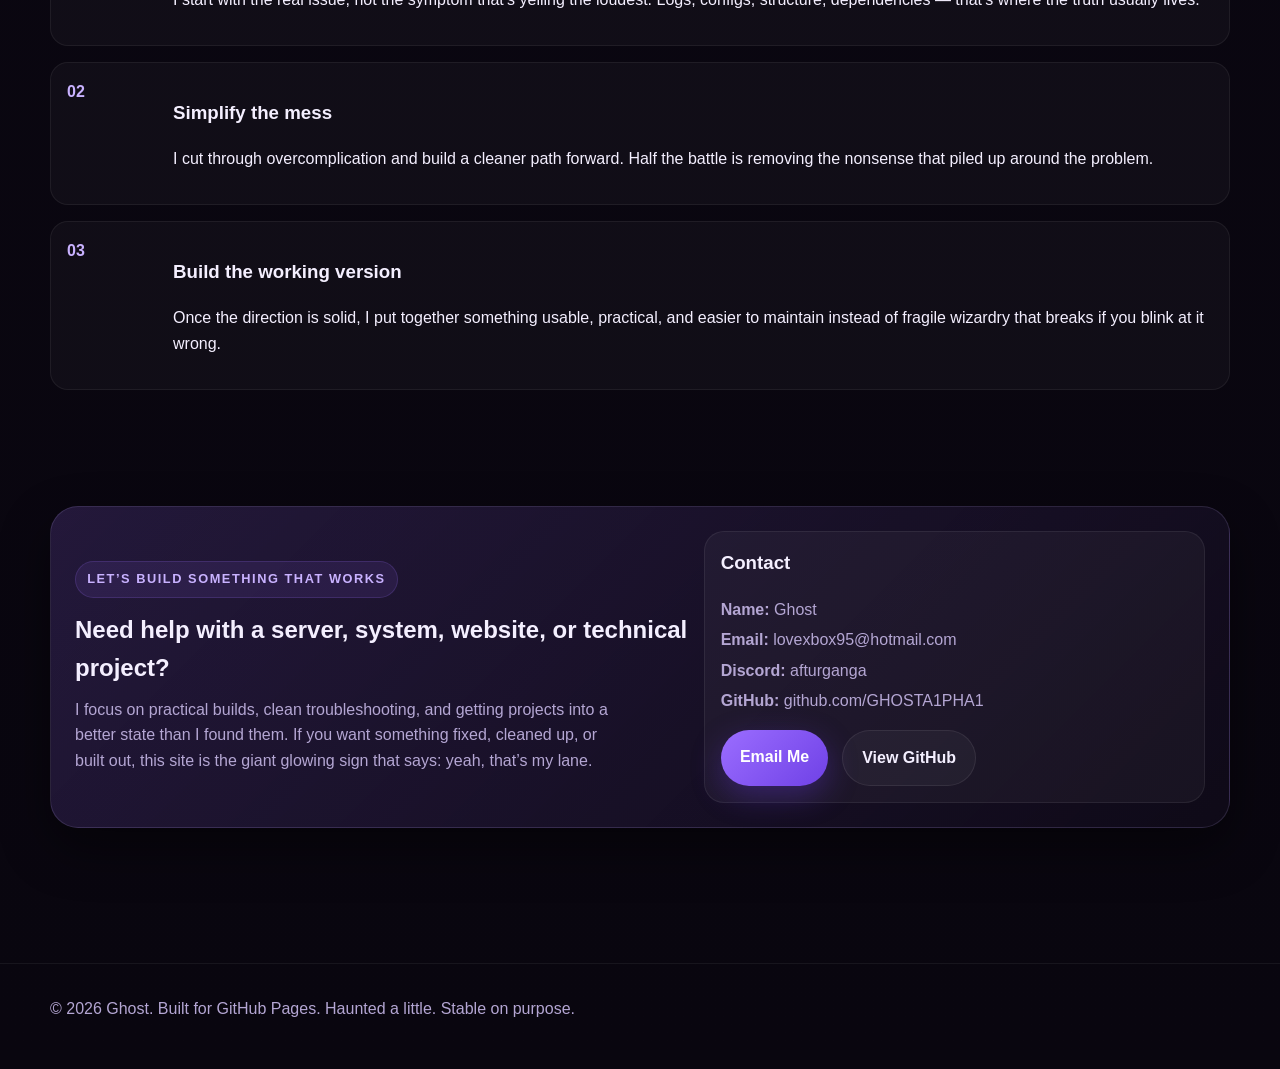
==== commit 47031898: "isues" ====
--- a/index.html
+++ b/index.html
@@ -5,6 +5,7 @@
   <meta name="viewport" content="width=device-width, initial-scale=1.0" />
   <title>Ghost | Builder, Troubleshooter, Systems Tinkerer</title>
   <meta name="description" content="Ghost builds, fixes, and improves game servers, Linux systems, networks, and custom web projects." />
+  <link rel="icon" type="image/svg+xml" href="data:image/svg+xml,%3Csvg xmlns='http://www.w3.org/2000/svg' viewBox='0 0 100 100'%3E%3Ccircle cx='50' cy='50' r='50' fill='%239b6dff'/%3E%3Ctext x='50' y='68' font-size='55' font-weight='800' font-family='Inter,sans-serif' text-anchor='middle' fill='white'%3EG%3C/text%3E%3C/svg%3E" />
   <link rel="stylesheet" href="assets/css/style.css" />
 </head>
 <body>
@@ -14,6 +15,12 @@
         <span class="brand-mark">G</span>
         <span>Ghost</span>
       </a>
+
+      <button class="menu-toggle" aria-label="Toggle navigation menu">
+        <span></span>
+        <span></span>
+        <span></span>
+      </button>
 
       <nav class="nav-links" aria-label="Primary navigation">
         <a href="./">Home</a>
@@ -283,7 +290,7 @@
               <p><strong>Name:</strong> Ghost</p>
               <p><strong>Email:</strong> lovexbox95@hotmail.com</p>
               <p><strong>Discord:</strong> afturganga</p>
-              <p><strong>GitHub:</strong> github.com/GHOSTA1PHA1</p>
+              <p><strong>GitHub:</strong> <a href="https://github.com/GHOSTA1PHA1" target="_blank" rel="noopener">github.com/GHOSTA1PHA1</a></p>
               <div class="hero-actions contact-actions">
                 <a class="button primary" href="mailto:lovexbox95@hotmail.com">Email Me</a>
                 <a class="button secondary" href="https://github.com/GHOSTA1PHA1" target="_blank" rel="noopener">View GitHub</a>
--- a/assets/css/style.css
+++ b/assets/css/style.css
@@ -251,77 +251,37 @@
       filter: drop-shadow(0 18px 35px rgba(107, 56, 224, 0.35));
     }
 
-    .ghost-orb {
-      border-radius: 26px;
-      min-height: 360px;
-      background:
-        radial-gradient(circle at 50% 35%, rgba(255,255,255,0.12), transparent 16%),
-        radial-gradient(circle at 50% 20%, rgba(185,145,255,0.25), transparent 25%),
-        linear-gradient(180deg, rgba(155,109,255,0.15), rgba(255,255,255,0.02));
-      border: 1px solid rgba(255,255,255,0.06);
-      display: grid;
-      place-items: center;
-      padding: 1rem;
-      text-align: center;
-    }
-
-    .ghost {
-      width: min(260px, 78%);
-      aspect-ratio: 1 / 1.05;
-      position: relative;
-      filter: drop-shadow(0 25px 45px rgba(107, 56, 224, 0.4));
-      animation: floaty 4.2s ease-in-out infinite;
-    }
-
-    .ghost-body {
-      position: absolute;
-      inset: 0;
-      background: linear-gradient(180deg, #f6f2ff 0%, #d8c7ff 55%, #b993ff 100%);
-      border-radius: 45% 45% 34% 34% / 38% 38% 26% 26%;
-      clip-path: polygon(17% 0%, 83% 0%, 100% 45%, 100% 80%, 87% 73%, 77% 86%, 63% 72%, 50% 88%, 36% 72%, 22% 86%, 12% 73%, 0% 80%, 0% 45%);
-    }
-
-    .ghost-face {
-      position: absolute;
-      inset: 0;
-    }
-
-    .eye {
-      position: absolute;
-      width: 16%;
-      aspect-ratio: 1;
-      border-radius: 50%;
-      background: #1b1430;
-      top: 34%;
-    }
-
-    .eye.left { left: 29%; }
-    .eye.right { right: 29%; }
-
-    .mouth {
-      position: absolute;
-      width: 16%;
-      height: 12%;
-      left: 42%;
-      top: 53%;
-      border-radius: 0 0 50px 50px;
-      background: #1b1430;
-    }
-
-    .badge-stack {
-      display: grid;
-      grid-template-columns: repeat(2, 1fr);
-      gap: 0.75rem;
-      margin-top: 1rem;
-    }
-
-    .badge {
-      padding: 0.85rem;
-      border-radius: 16px;
-      background: rgba(255,255,255,0.045);
-      border: 1px solid rgba(255,255,255,0.07);
-      color: var(--muted);
-      font-size: 0.95rem;
+    /* Mobile menu toggle */
+    .menu-toggle {
+      display: none;
+      flex-direction: column;
+      gap: 5px;
+      background: none;
+      border: 0;
+      padding: 0.5rem;
+      cursor: pointer;
+      z-index: 60;
+    }
+
+    .menu-toggle span {
+      display: block;
+      width: 24px;
+      height: 2px;
+      background: var(--text);
+      border-radius: 2px;
+      transition: 0.3s ease;
+    }
+
+    .menu-toggle.active span:nth-child(1) {
+      transform: rotate(45deg) translate(5px, 5px);
+    }
+
+    .menu-toggle.active span:nth-child(2) {
+      opacity: 0;
+    }
+
+    .menu-toggle.active span:nth-child(3) {
+      transform: rotate(-45deg) translate(5px, -5px);
     }
 
     .section {
@@ -368,6 +328,13 @@
       border-radius: var(--radius);
       padding: 1.25rem;
       box-shadow: var(--shadow);
+      transition: transform 0.25s ease, box-shadow 0.25s ease, border-color 0.25s ease;
+    }
+
+    .card:hover {
+      transform: translateY(-4px);
+      box-shadow: 0 24px 60px rgba(0, 0, 0, 0.5);
+      border-color: rgba(176, 132, 255, 0.3);
     }
 
     .card h3 {
@@ -518,10 +485,7 @@
       color: var(--muted);
     }
 
-    @keyframes floaty {
-      0%, 100% { transform: translateY(0px); }
-      50% { transform: translateY(-10px); }
-    }
+
 
     @media (max-width: 960px) {
       .hero-grid,
@@ -540,8 +504,22 @@
       }
 
       .nav {
-        align-items: flex-start;
+        flex-wrap: wrap;
+      }
+
+      .menu-toggle {
+        display: flex;
+      }
+
+      .nav-links {
+        display: none;
         flex-direction: column;
+        width: 100%;
+        padding: 0.5rem 0;
+      }
+
+      .nav-links.open {
+        display: flex;
       }
     }
 
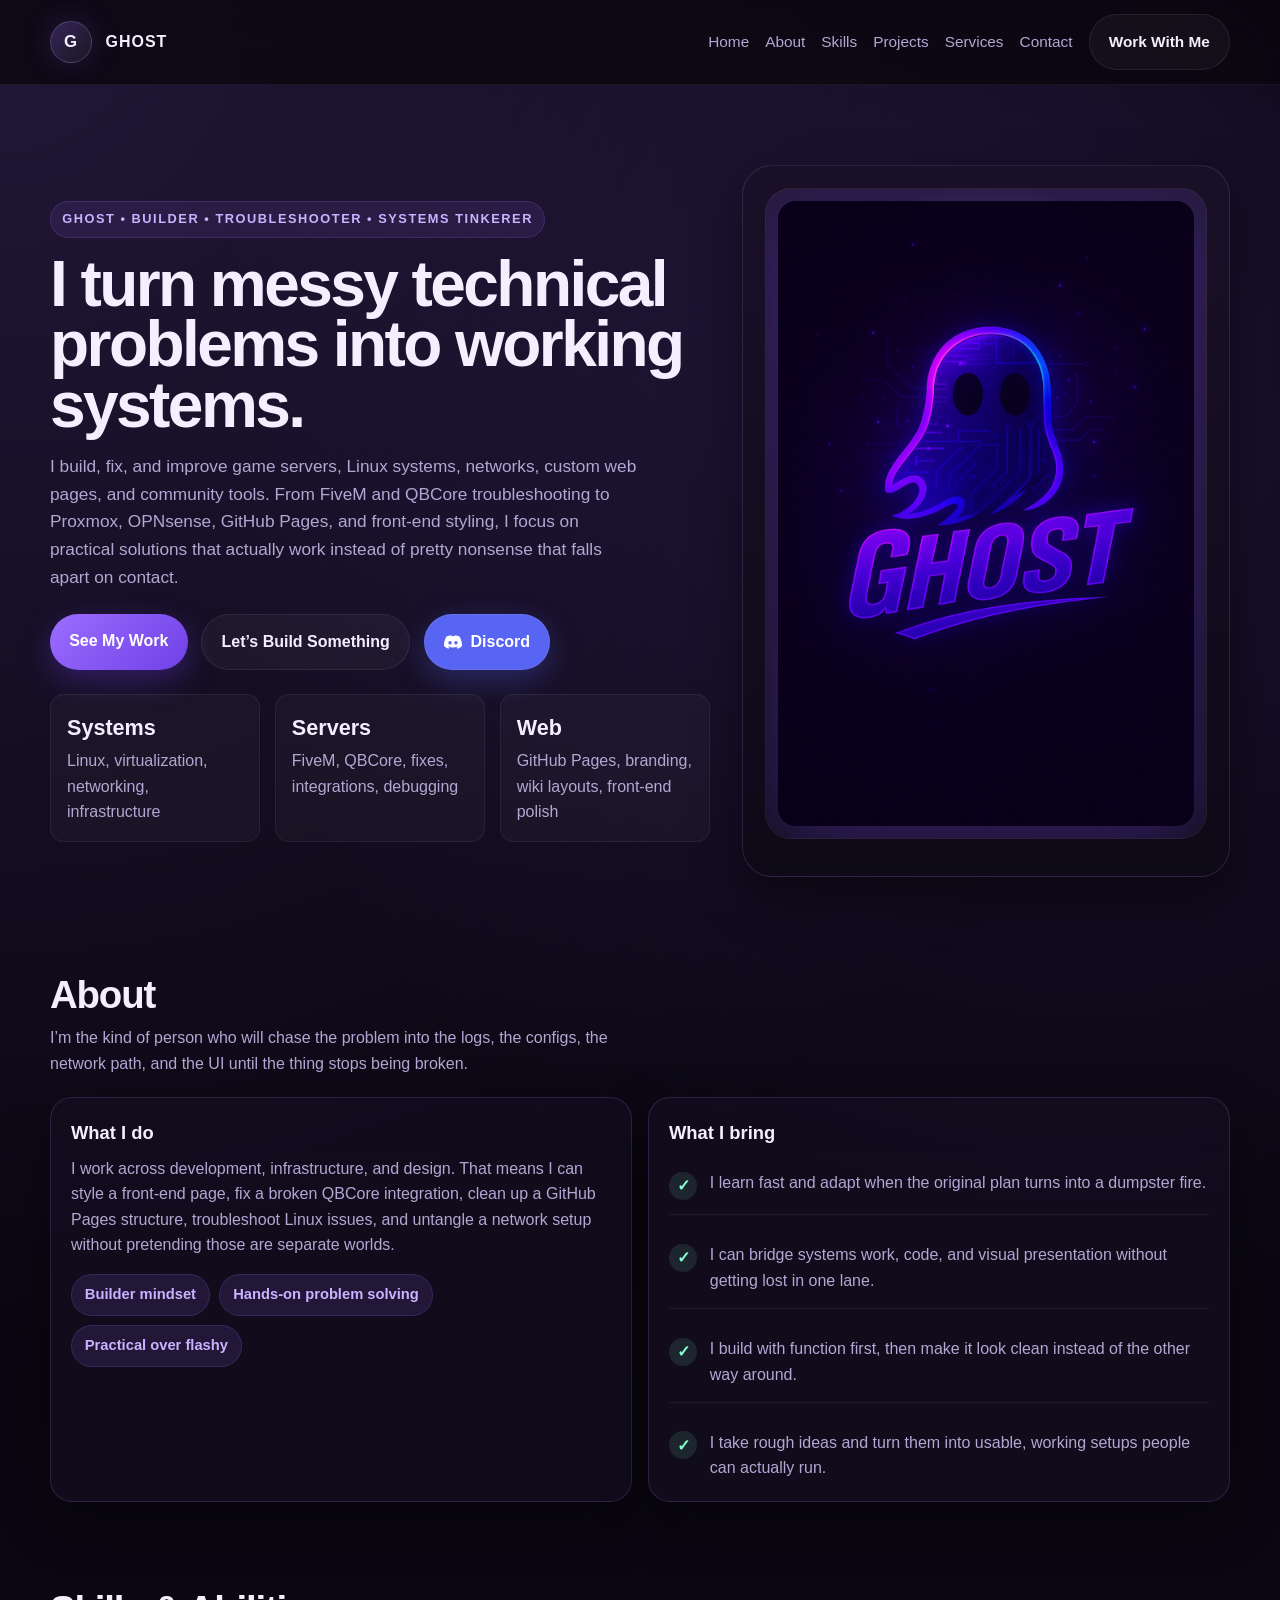
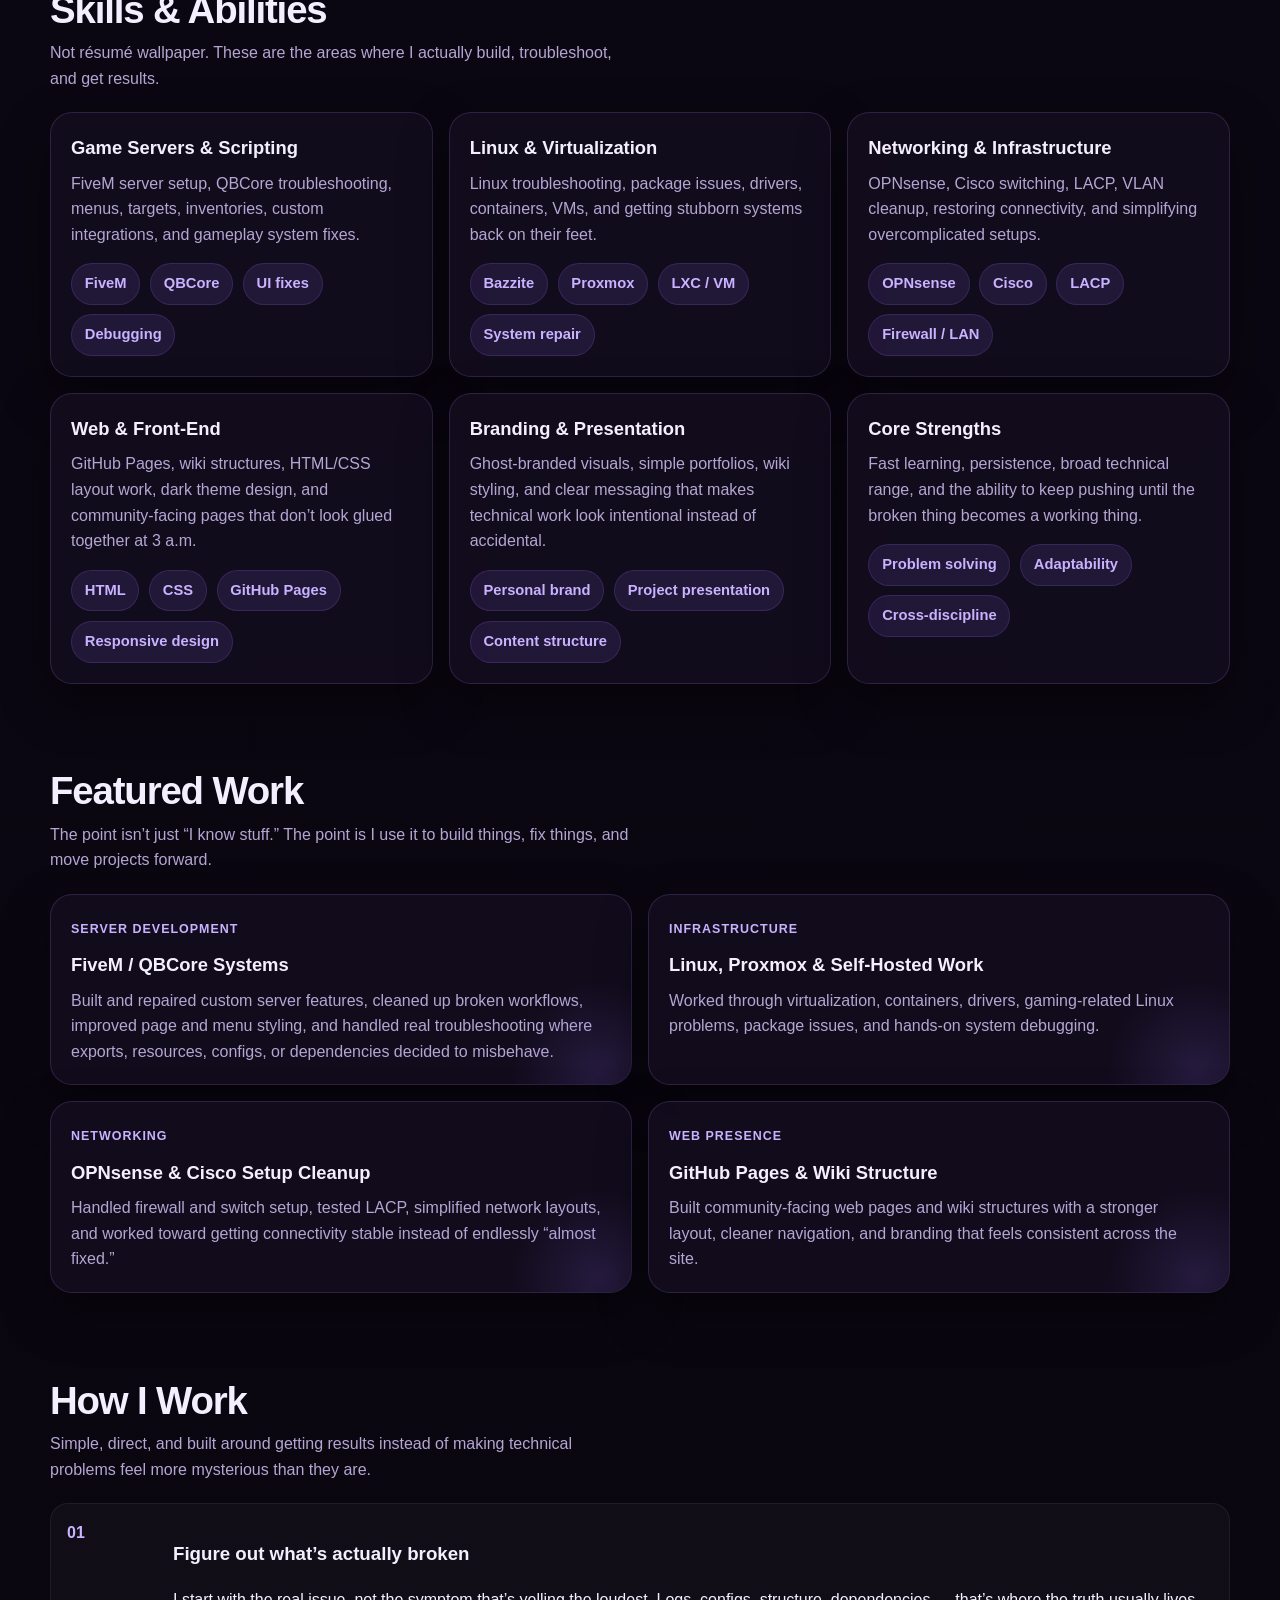
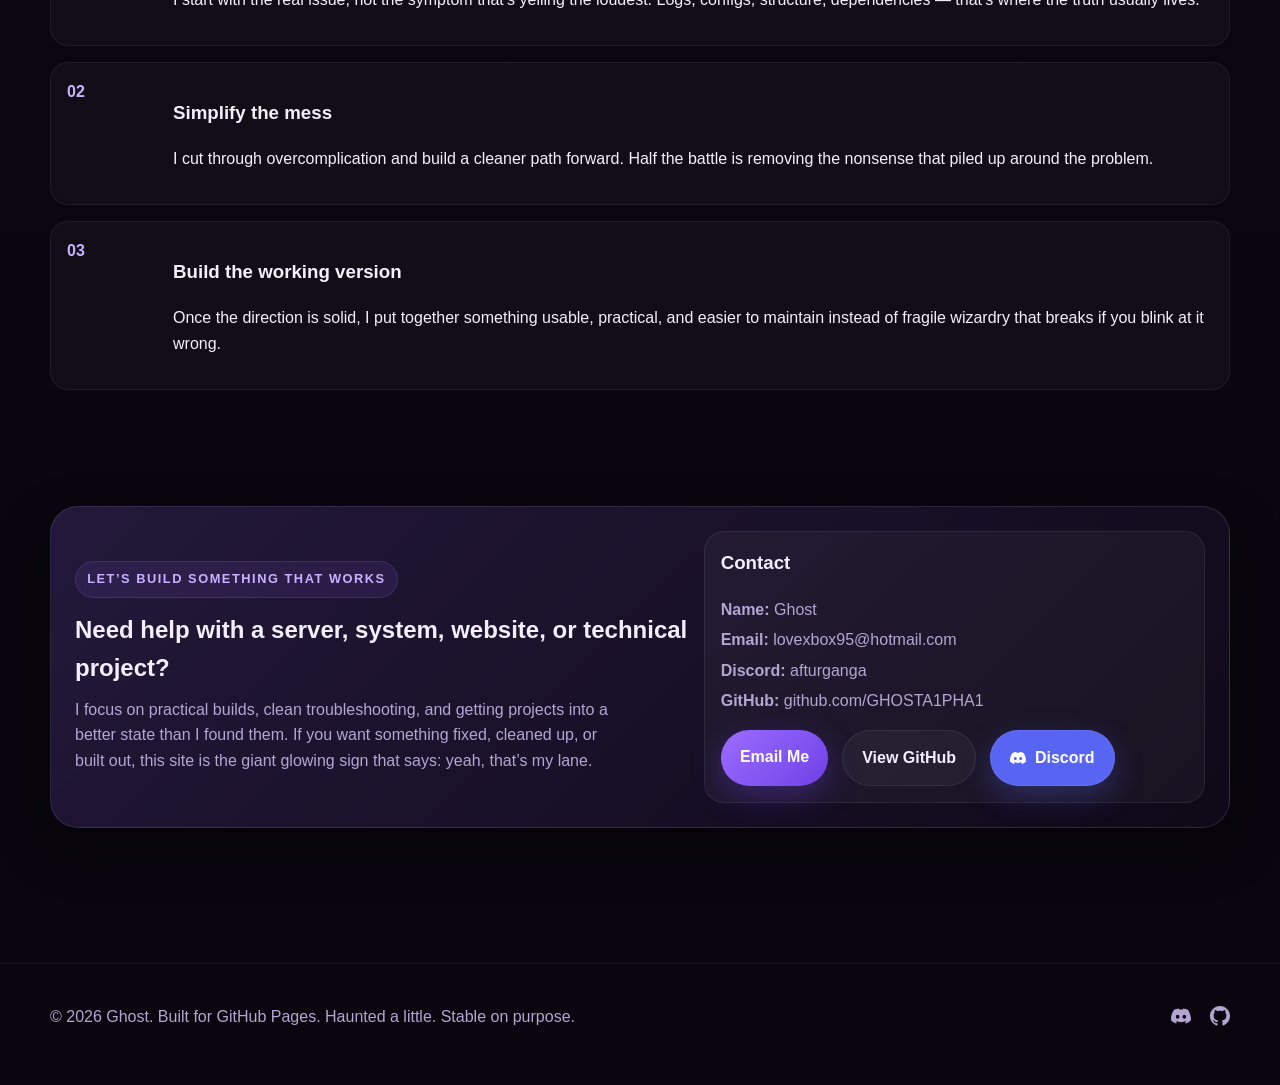
==== commit 6566436d: "discord" ====
--- a/index.html
+++ b/index.html
@@ -49,6 +49,12 @@
           <div class="hero-actions">
             <a class="button primary" href="projects/">See My Work</a>
             <a class="button secondary" href="contact/">Let’s Build Something</a>
+            <a class="button discord" href="https://discord.gg/aFdG89ye7g" target="_blank" rel="noopener">
+              <svg xmlns="http://www.w3.org/2000/svg" viewBox="0 0 127.14 96.36" width="18" height="18" fill="currentColor" style="vertical-align: middle;">
+                <path d="M107.7,8.07A105.15,105.15,0,0,0,77.26,0a77.19,77.19,0,0,0-3.3,6.83A96.67,96.67,0,0,0,53.22,6.83,77.19,77.19,0,0,0,49.88,0,105.15,105.15,0,0,0,19.44,8.07C3.66,31.58-1.86,54.65,1,77.53A105.73,105.73,0,0,0,32,96.36a77.7,77.7,0,0,0,6.63-10.85,68.43,68.43,0,0,1-10.4-5A52.91,52.91,0,0,0,30,78.89a75.76,75.76,0,0,0,67.18,0,52.91,52.91,0,0,0,1.75,1.66,68.43,68.43,0,0,1-10.4,5,77.7,77.7,0,0,0,6.63,10.85,105.73,105.73,0,0,0,31-18.83C129,54.65,122.58,31.58,107.7,8.07ZM42.45,65.69C36.18,65.69,31,60,31,53S36.18,40.36,42.45,40.36,53.9,46,53.9,53,48.72,65.69,42.45,65.69Zm42.24,0C78.41,65.69,73.24,60,73.24,53S78.41,40.36,84.69,40.36,96.14,46,96.14,53,91,65.69,84.69,65.69Z"/>
+              </svg>
+              Discord
+            </a>
           </div>
 
           <div class="stats" aria-label="Highlights">
@@ -289,11 +295,17 @@
               <h3 class="contact-title">Contact</h3>
               <p><strong>Name:</strong> Ghost</p>
               <p><strong>Email:</strong> lovexbox95@hotmail.com</p>
-              <p><strong>Discord:</strong> afturganga</p>
+              <p><strong>Discord:</strong> <a href="https://discord.gg/aFdG89ye7g" target="_blank" rel="noopener">afturganga</a></p>
               <p><strong>GitHub:</strong> <a href="https://github.com/GHOSTA1PHA1" target="_blank" rel="noopener">github.com/GHOSTA1PHA1</a></p>
               <div class="hero-actions contact-actions">
                 <a class="button primary" href="mailto:lovexbox95@hotmail.com">Email Me</a>
                 <a class="button secondary" href="https://github.com/GHOSTA1PHA1" target="_blank" rel="noopener">View GitHub</a>
+                <a class="button discord" href="https://discord.gg/aFdG89ye7g" target="_blank" rel="noopener">
+                  <svg xmlns="http://www.w3.org/2000/svg" viewBox="0 0 127.14 96.36" width="16" height="16" fill="currentColor" style="vertical-align: middle;">
+                    <path d="M107.7,8.07A105.15,105.15,0,0,0,77.26,0a77.19,77.19,0,0,0-3.3,6.83A96.67,96.67,0,0,0,53.22,6.83,77.19,77.19,0,0,0,49.88,0,105.15,105.15,0,0,0,19.44,8.07C3.66,31.58-1.86,54.65,1,77.53A105.73,105.73,0,0,0,32,96.36a77.7,77.7,0,0,0,6.63-10.85,68.43,68.43,0,0,1-10.4-5A52.91,52.91,0,0,0,30,78.89a75.76,75.76,0,0,0,67.18,0,52.91,52.91,0,0,0,1.75,1.66,68.43,68.43,0,0,1-10.4,5,77.7,77.7,0,0,0,6.63,10.85,105.73,105.73,0,0,0,31-18.83C129,54.65,122.58,31.58,107.7,8.07ZM42.45,65.69C36.18,65.69,31,60,31,53S36.18,40.36,42.45,40.36,53.9,46,53.9,53,48.72,65.69,42.45,65.69Zm42.24,0C78.41,65.69,73.24,60,73.24,53S78.41,40.36,84.69,40.36,96.14,46,96.14,53,91,65.69,84.69,65.69Z"/>
+                  </svg>
+                  Discord
+                </a>
               </div>
             </aside>
           </div>
@@ -303,8 +315,20 @@
   </main>
 
   <footer>
-    <div class="container">
+    <div class="container footer-content">
       <p>© <span id="year"></span> Ghost. Built for GitHub Pages. Haunted a little. Stable on purpose.</p>
+      <div class="footer-socials">
+        <a href="https://discord.gg/aFdG89ye7g" target="_blank" rel="noopener" aria-label="Discord Server">
+          <svg xmlns="http://www.w3.org/2000/svg" viewBox="0 0 127.14 96.36" width="20" height="20" fill="currentColor">
+            <path d="M107.7,8.07A105.15,105.15,0,0,0,77.26,0a77.19,77.19,0,0,0-3.3,6.83A96.67,96.67,0,0,0,53.22,6.83,77.19,77.19,0,0,0,49.88,0,105.15,105.15,0,0,0,19.44,8.07C3.66,31.58-1.86,54.65,1,77.53A105.73,105.73,0,0,0,32,96.36a77.7,77.7,0,0,0,6.63-10.85,68.43,68.43,0,0,1-10.4-5A52.91,52.91,0,0,0,30,78.89a75.76,75.76,0,0,0,67.18,0,52.91,52.91,0,0,0,1.75,1.66,68.43,68.43,0,0,1-10.4,5,77.7,77.7,0,0,0,6.63,10.85,105.73,105.73,0,0,0,31-18.83C129,54.65,122.58,31.58,107.7,8.07ZM42.45,65.69C36.18,65.69,31,60,31,53S36.18,40.36,42.45,40.36,53.9,46,53.9,53,48.72,65.69,42.45,65.69Zm42.24,0C78.41,65.69,73.24,60,73.24,53S78.41,40.36,84.69,40.36,96.14,46,96.14,53,91,65.69,84.69,65.69Z"/>
+          </svg>
+        </a>
+        <a href="https://github.com/GHOSTA1PHA1" target="_blank" rel="noopener" aria-label="GitHub Profile">
+          <svg xmlns="http://www.w3.org/2000/svg" viewBox="0 0 24 24" width="20" height="20" fill="currentColor">
+            <path d="M12 0c-6.626 0-12 5.373-12 12 0 5.302 3.438 9.8 8.207 11.387.599.111.793-.261.793-.577v-2.234c-3.338.726-4.033-1.416-4.033-1.416-.546-1.387-1.333-1.756-1.333-1.756-1.089-.745.083-.729.083-.729 1.205.084 1.839 1.237 1.839 1.237 1.07 1.834 2.807 1.304 3.492.997.107-.775.418-1.305.762-1.604-2.665-.305-5.467-1.334-5.467-5.931 0-1.311.469-2.381 1.236-3.221-.124-.303-.535-1.524.117-3.176 0 0 1.008-.322 3.301 1.23.957-.266 1.983-.399 3.003-.404 1.02.005 2.047.138 3.006.404 2.291-1.552 3.297-1.23 3.297-1.23.653 1.653.242 2.874.118 3.176.77.84 1.235 1.911 1.235 3.221 0 4.609-2.807 5.624-5.479 5.921.43.372.823 1.102.823 2.222v3.293c0 .319.192.694.801.576 4.765-1.589 8.199-6.086 8.199-11.386 0-6.627-5.373-12-12-12z"/>
+          </svg>
+        </a>
+      </div>
     </div>
   </footer>
   <script src="assets/js/main.js"></script>
--- a/assets/css/style.css
+++ b/assets/css/style.css
@@ -138,6 +138,23 @@
       transform: translateY(-2px);
     }
 
+    .button.discord {
+      background: #5865F2;
+      color: white;
+      box-shadow: 0 10px 30px rgba(88, 101, 242, 0.3);
+      border: 1px solid rgba(255, 255, 255, 0.08);
+      display: inline-flex;
+      align-items: center;
+      justify-content: center;
+      gap: 0.55rem;
+    }
+
+    .button.discord:hover {
+      background: #4752C4;
+      transform: translateY(-2px);
+      box-shadow: 0 14px 36px rgba(88, 101, 242, 0.45);
+    }
+
     .hero {
       padding: 5rem 0 3rem;
     }
@@ -475,10 +492,43 @@
     }
 
     footer {
-      padding: 1rem 0 2rem;
+      padding: 1.5rem 0 2.5rem;
       color: var(--muted);
       border-top: 1px solid rgba(255,255,255,0.06);
       margin-top: 2rem;
+    }
+
+    .footer-content {
+      display: flex;
+      justify-content: space-between;
+      align-items: center;
+      flex-wrap: wrap;
+      gap: 1.2rem;
+    }
+
+    .footer-socials {
+      display: flex;
+      gap: 1.2rem;
+      align-items: center;
+    }
+
+    .footer-socials a {
+      color: var(--muted);
+      transition: color 0.22s ease, transform 0.22s ease;
+      display: inline-flex;
+    }
+
+    .footer-socials a:hover {
+      color: var(--accent-2);
+      transform: translateY(-2px);
+    }
+
+    .footer-socials svg {
+      transition: filter 0.22s ease;
+    }
+
+    .footer-socials a:hover svg {
+      filter: drop-shadow(0 0 8px var(--accent));
     }
 
     .muted {
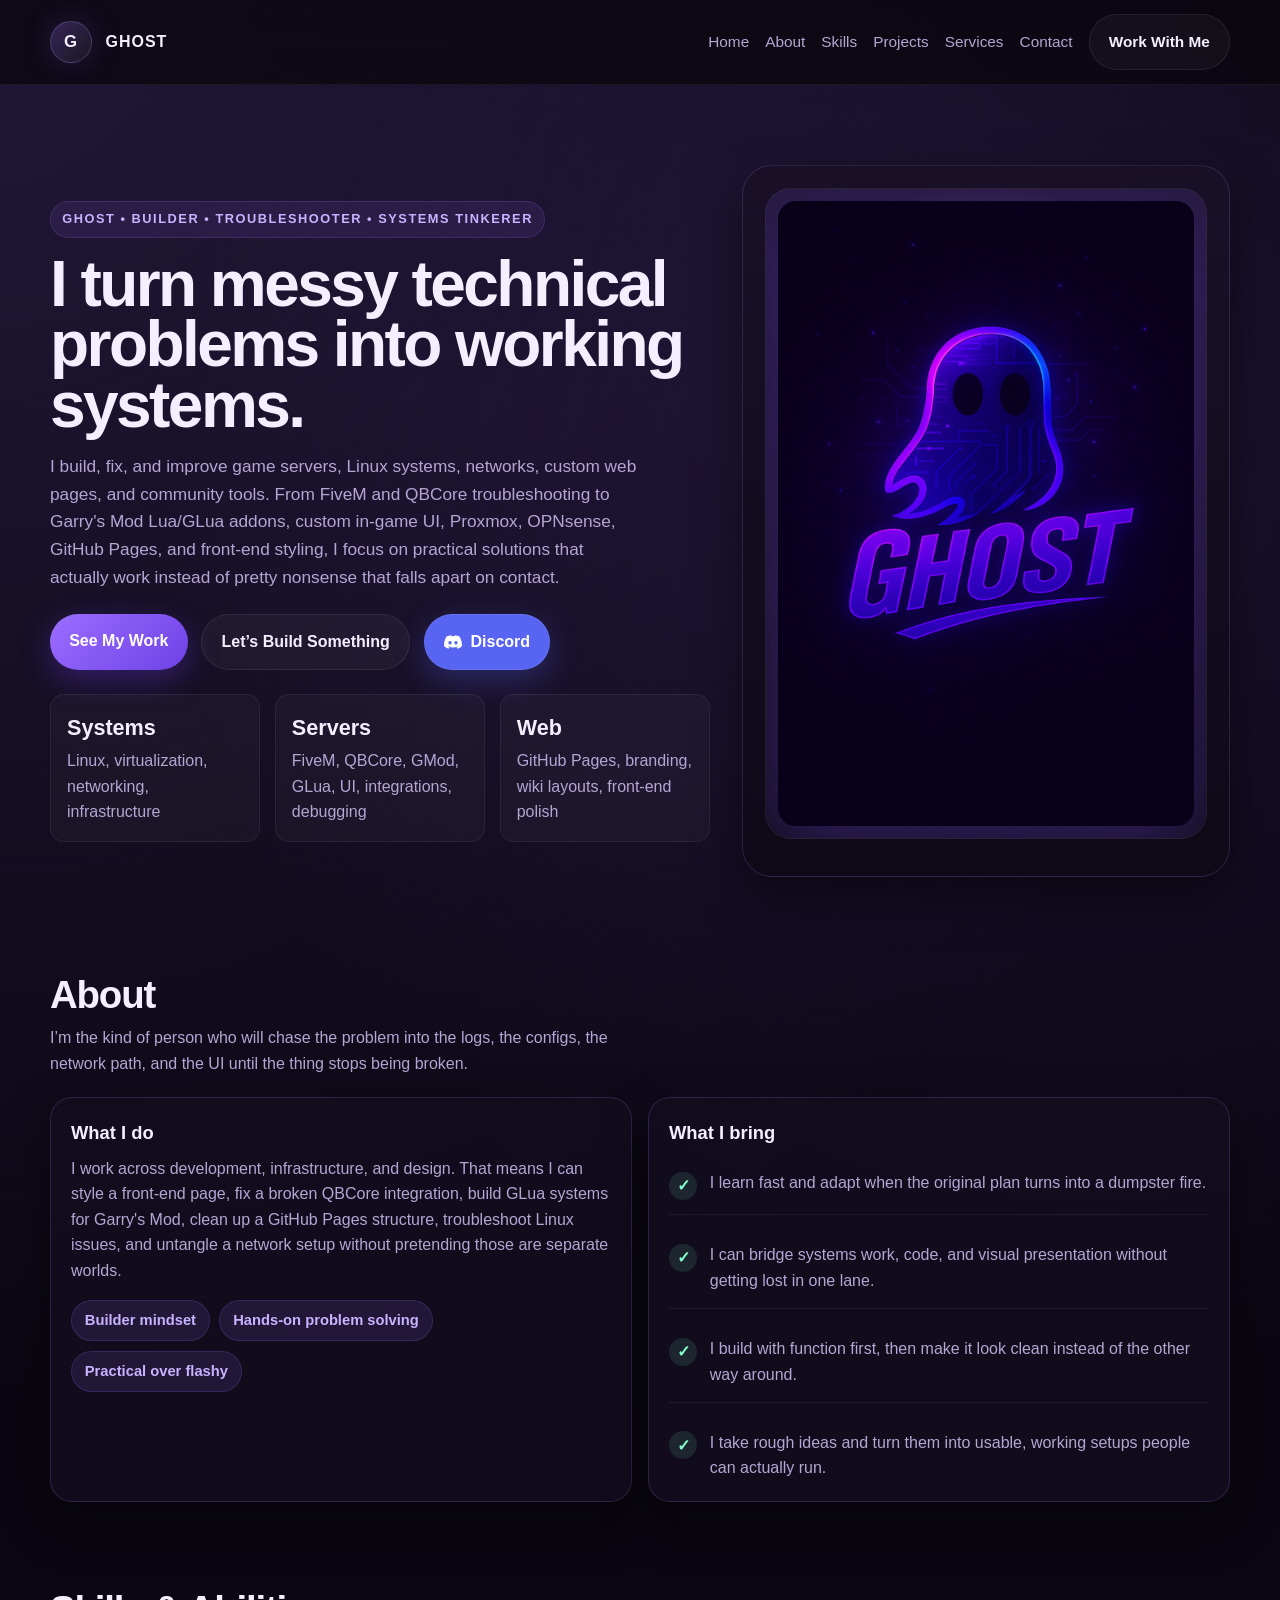
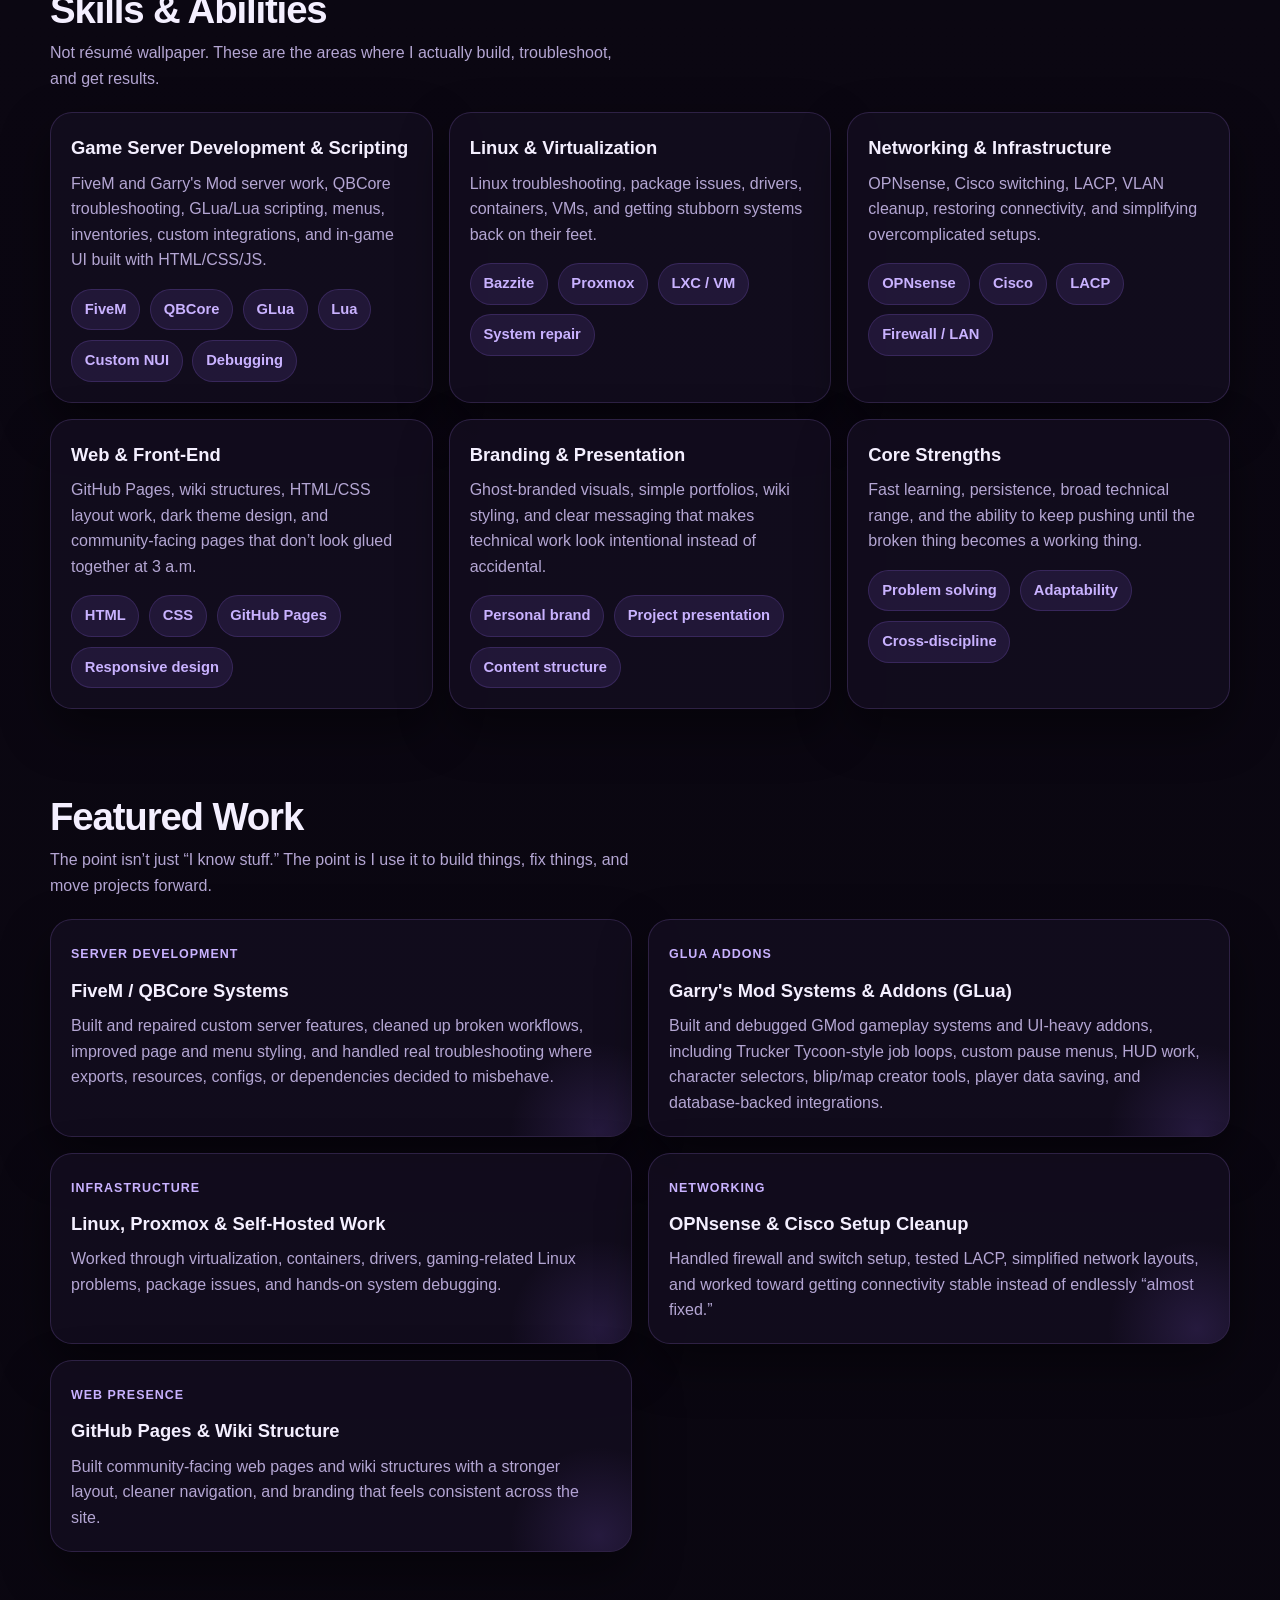
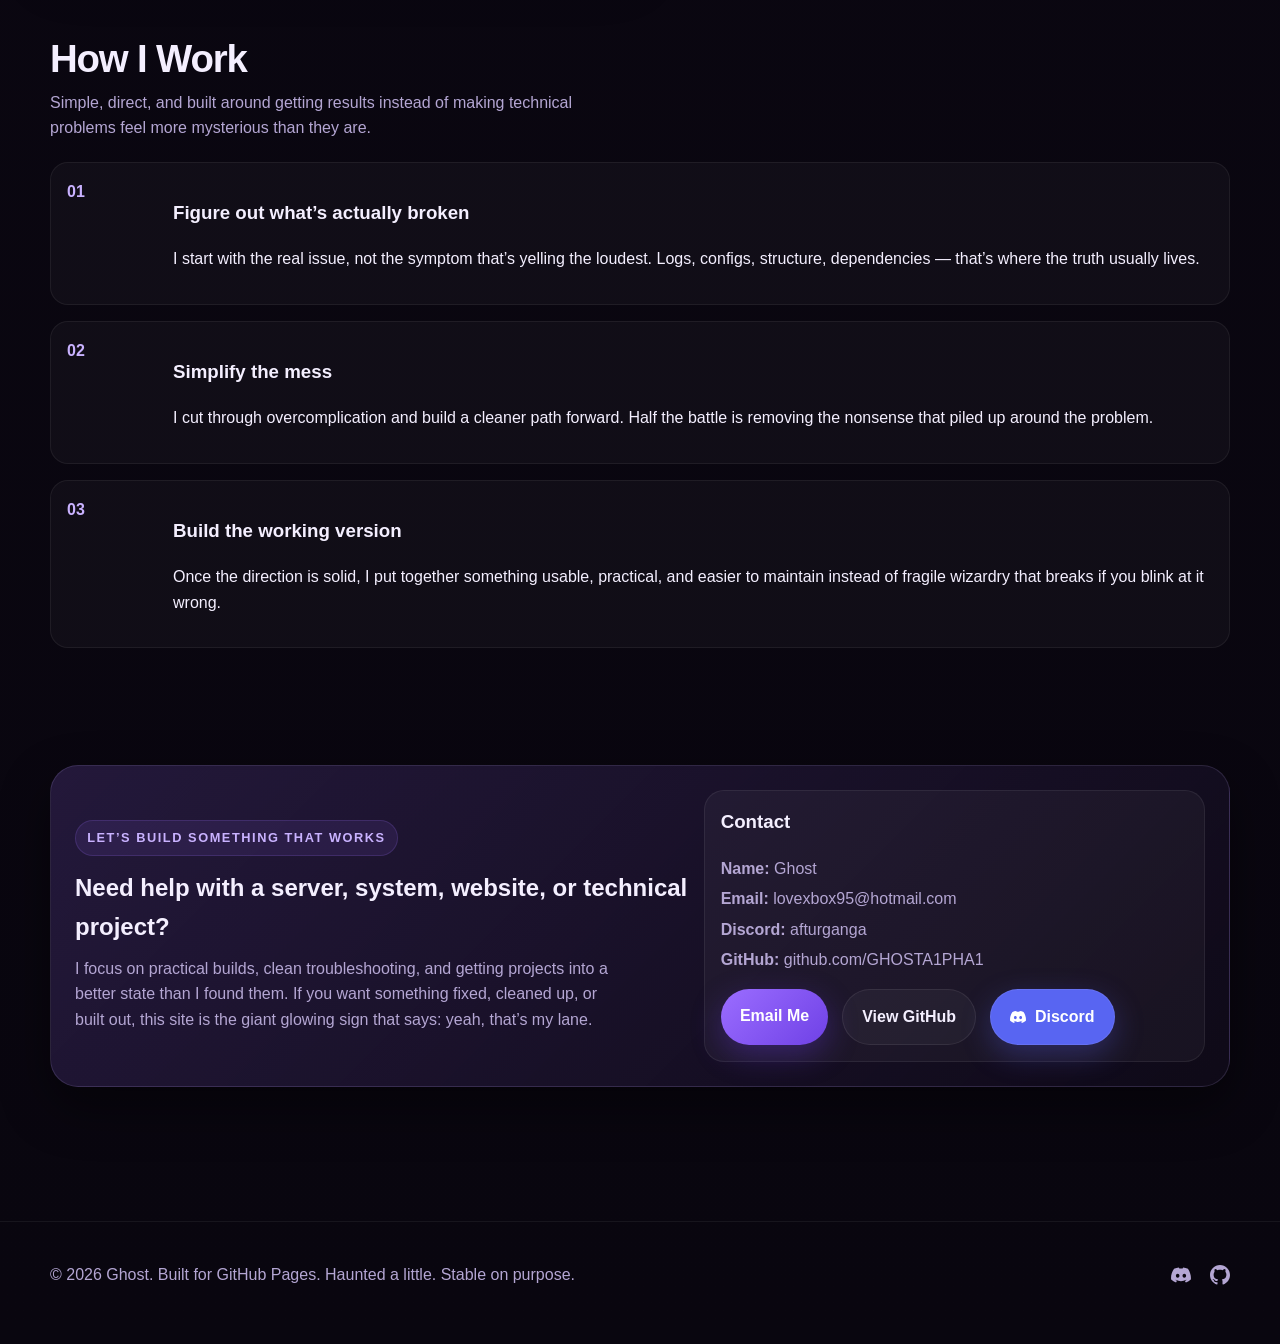
==== commit 5b7ee536: "update" ====
--- a/index.html
+++ b/index.html
@@ -4,9 +4,9 @@
   <meta charset="UTF-8" />
   <meta name="viewport" content="width=device-width, initial-scale=1.0" />
   <title>Ghost | Builder, Troubleshooter, Systems Tinkerer</title>
-  <meta name="description" content="Ghost builds, fixes, and improves game servers, Linux systems, networks, and custom web projects." />
+  <meta name="description" content="Ghost builds, fixes, and improves game servers, GLua and Lua systems, Linux infrastructure, networks, and custom web projects." />
   <link rel="icon" type="image/svg+xml" href="data:image/svg+xml,%3Csvg xmlns='http://www.w3.org/2000/svg' viewBox='0 0 100 100'%3E%3Ccircle cx='50' cy='50' r='50' fill='%239b6dff'/%3E%3Ctext x='50' y='68' font-size='55' font-weight='800' font-family='Inter,sans-serif' text-anchor='middle' fill='white'%3EG%3C/text%3E%3C/svg%3E" />
-  <link rel="stylesheet" href="assets/css/style.css" />
+  <link rel="stylesheet" href="assets/css/style.css?v=1.1" />
 </head>
 <body>
   <header class="topbar">
@@ -42,8 +42,8 @@
           <h1>I turn messy technical problems into working systems.</h1>
           <p>
             I build, fix, and improve game servers, Linux systems, networks, custom web pages, and community tools.
-            From FiveM and QBCore troubleshooting to Proxmox, OPNsense, GitHub Pages, and front-end styling,
-            I focus on practical solutions that actually work instead of pretty nonsense that falls apart on contact.
+            From FiveM and QBCore troubleshooting to Garry's Mod Lua/GLua addons, custom in-game UI, Proxmox,
+            OPNsense, GitHub Pages, and front-end styling, I focus on practical solutions that actually work instead of pretty nonsense that falls apart on contact.
           </p>
 
           <div class="hero-actions">
@@ -64,7 +64,7 @@
             </div>
             <div class="stat">
               <strong>Servers</strong>
-              <span class="muted">FiveM, QBCore, fixes, integrations, debugging</span>
+              <span class="muted">FiveM, QBCore, GMod, GLua, UI, integrations, debugging</span>
             </div>
             <div class="stat">
               <strong>Web</strong>
@@ -95,8 +95,8 @@
             <h3>What I do</h3>
             <p>
               I work across development, infrastructure, and design. That means I can style a front-end page,
-              fix a broken QBCore integration, clean up a GitHub Pages structure, troubleshoot Linux issues,
-              and untangle a network setup without pretending those are separate worlds.
+              fix a broken QBCore integration, build GLua systems for Garry's Mod, clean up a GitHub Pages structure,
+              troubleshoot Linux issues, and untangle a network setup without pretending those are separate worlds.
             </p>
             <div class="pill-row">
               <span class="pill">Builder mindset</span>
@@ -129,12 +129,14 @@
 
         <div class="grid three">
           <article class="card">
-            <h3>Game Servers & Scripting</h3>
-            <p>FiveM server setup, QBCore troubleshooting, menus, targets, inventories, custom integrations, and gameplay system fixes.</p>
+            <h3>Game Server Development & Scripting</h3>
+            <p>FiveM and Garry's Mod server work, QBCore troubleshooting, GLua/Lua scripting, menus, inventories, custom integrations, and in-game UI built with HTML/CSS/JS.</p>
             <div class="pill-row">
               <span class="pill">FiveM</span>
               <span class="pill">QBCore</span>
-              <span class="pill">UI fixes</span>
+              <span class="pill">GLua</span>
+              <span class="pill">Lua</span>
+              <span class="pill">Custom NUI</span>
               <span class="pill">Debugging</span>
             </div>
           </article>
@@ -211,6 +213,15 @@
             <p>
               Built and repaired custom server features, cleaned up broken workflows, improved page and menu styling,
               and handled real troubleshooting where exports, resources, configs, or dependencies decided to misbehave.
+            </p>
+          </article>
+
+          <article class="card project-card">
+            <span class="project-tag">GLua Addons</span>
+            <h3>Garry's Mod Systems & Addons (GLua)</h3>
+            <p>
+              Built and debugged GMod gameplay systems and UI-heavy addons, including Trucker Tycoon-style job loops,
+              custom pause menus, HUD work, character selectors, blip/map creator tools, player data saving, and database-backed integrations.
             </p>
           </article>
 
